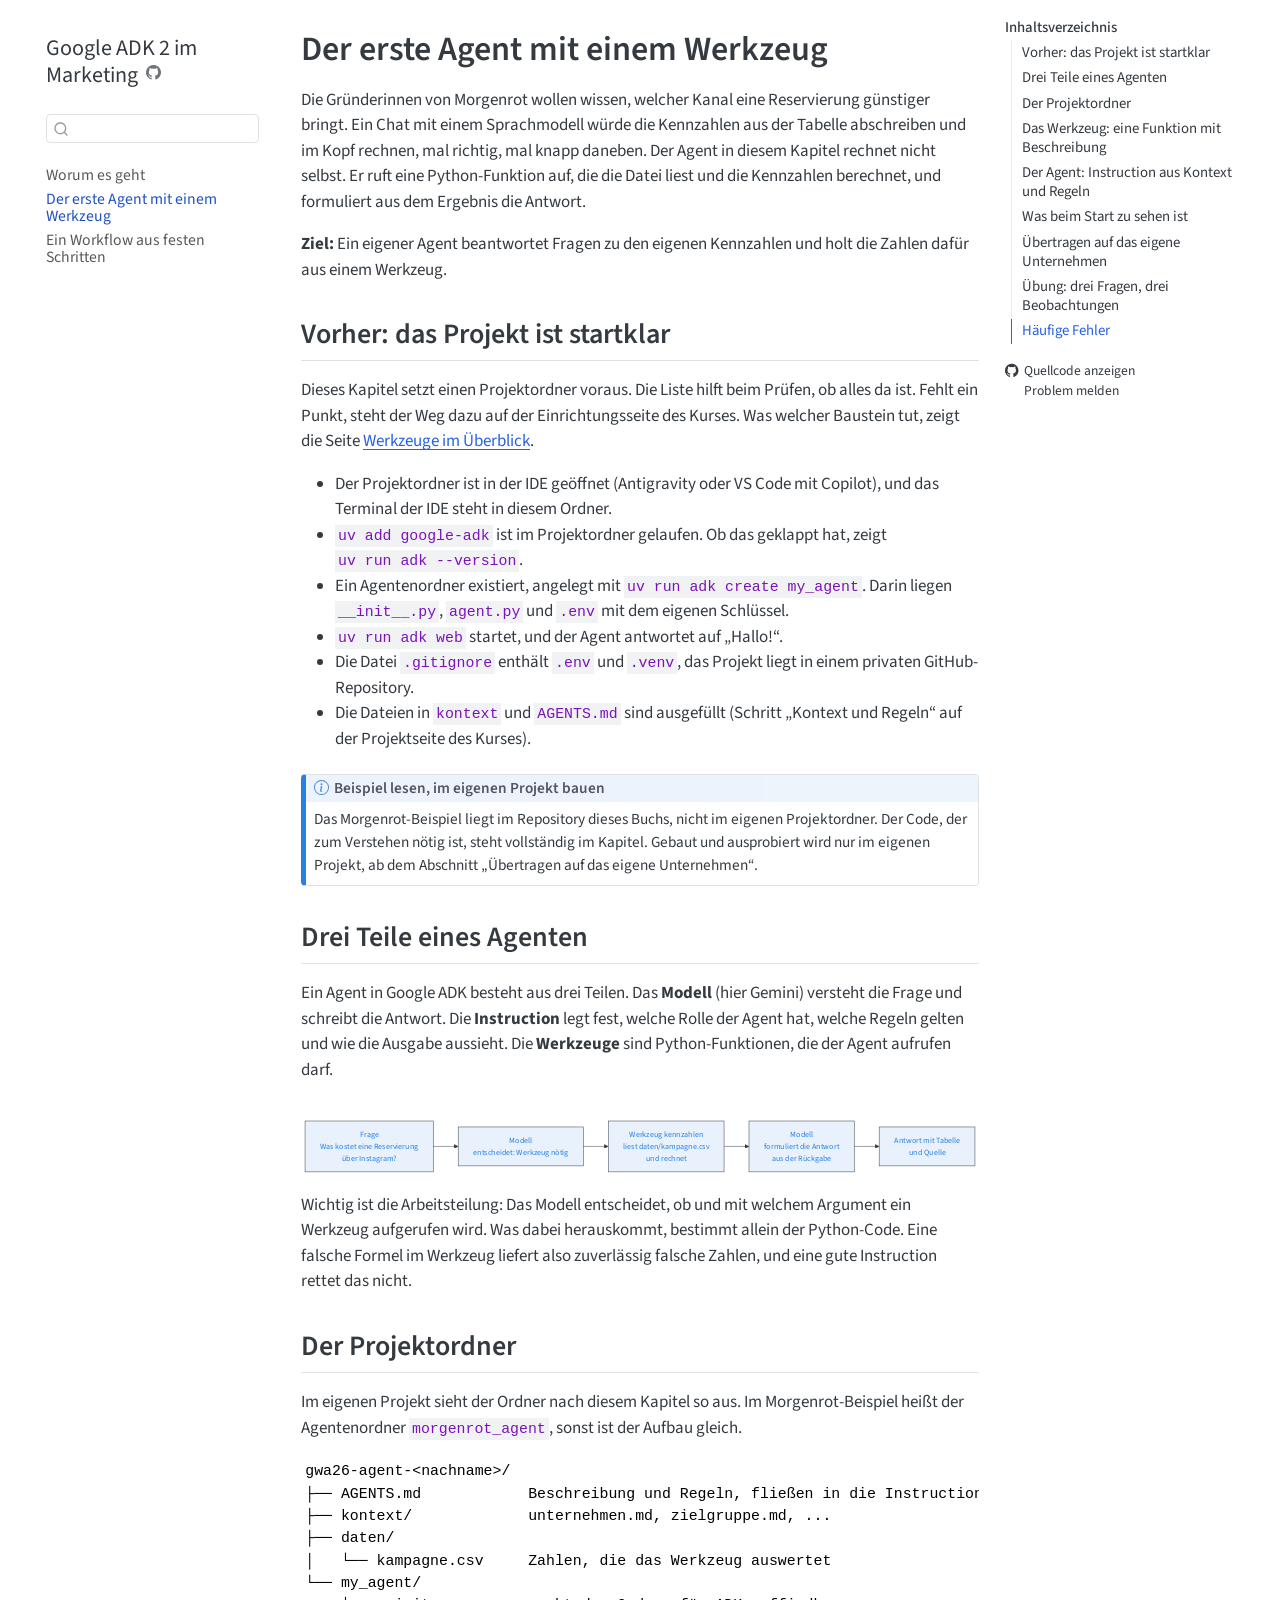
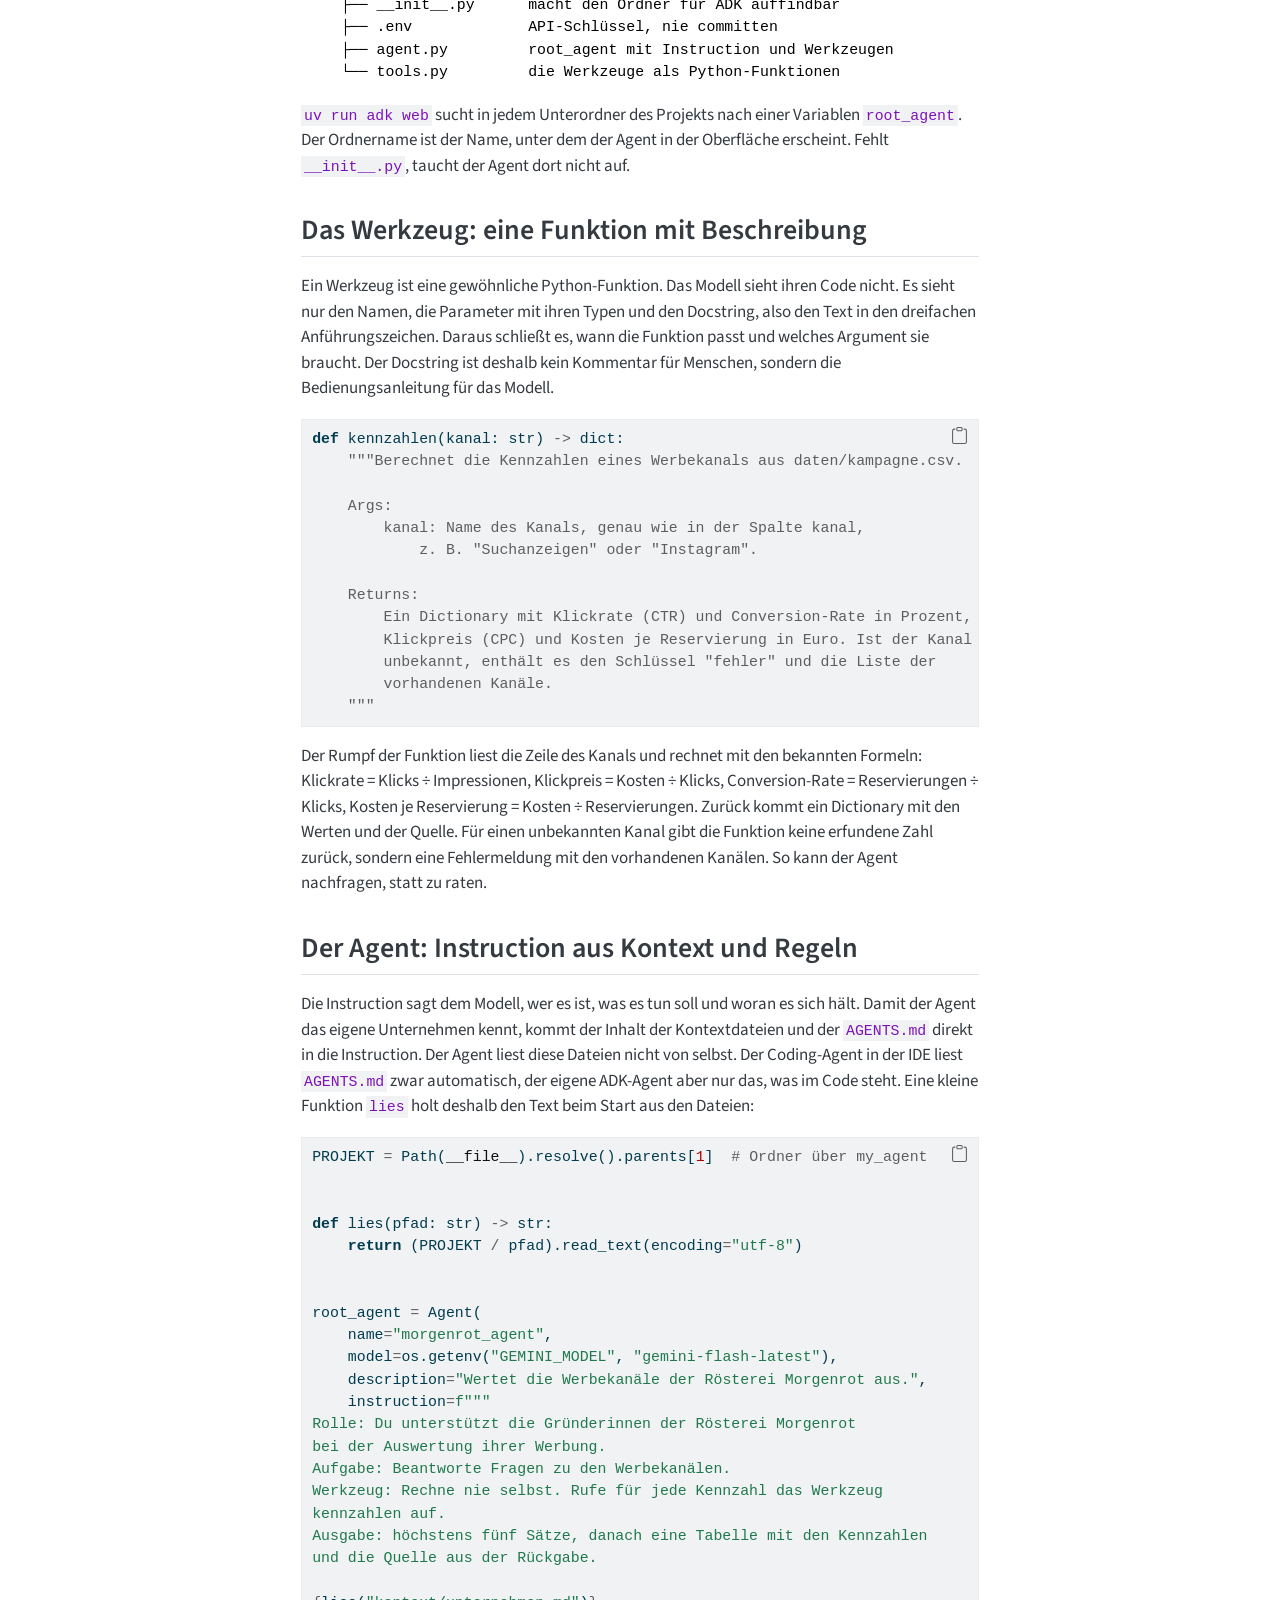
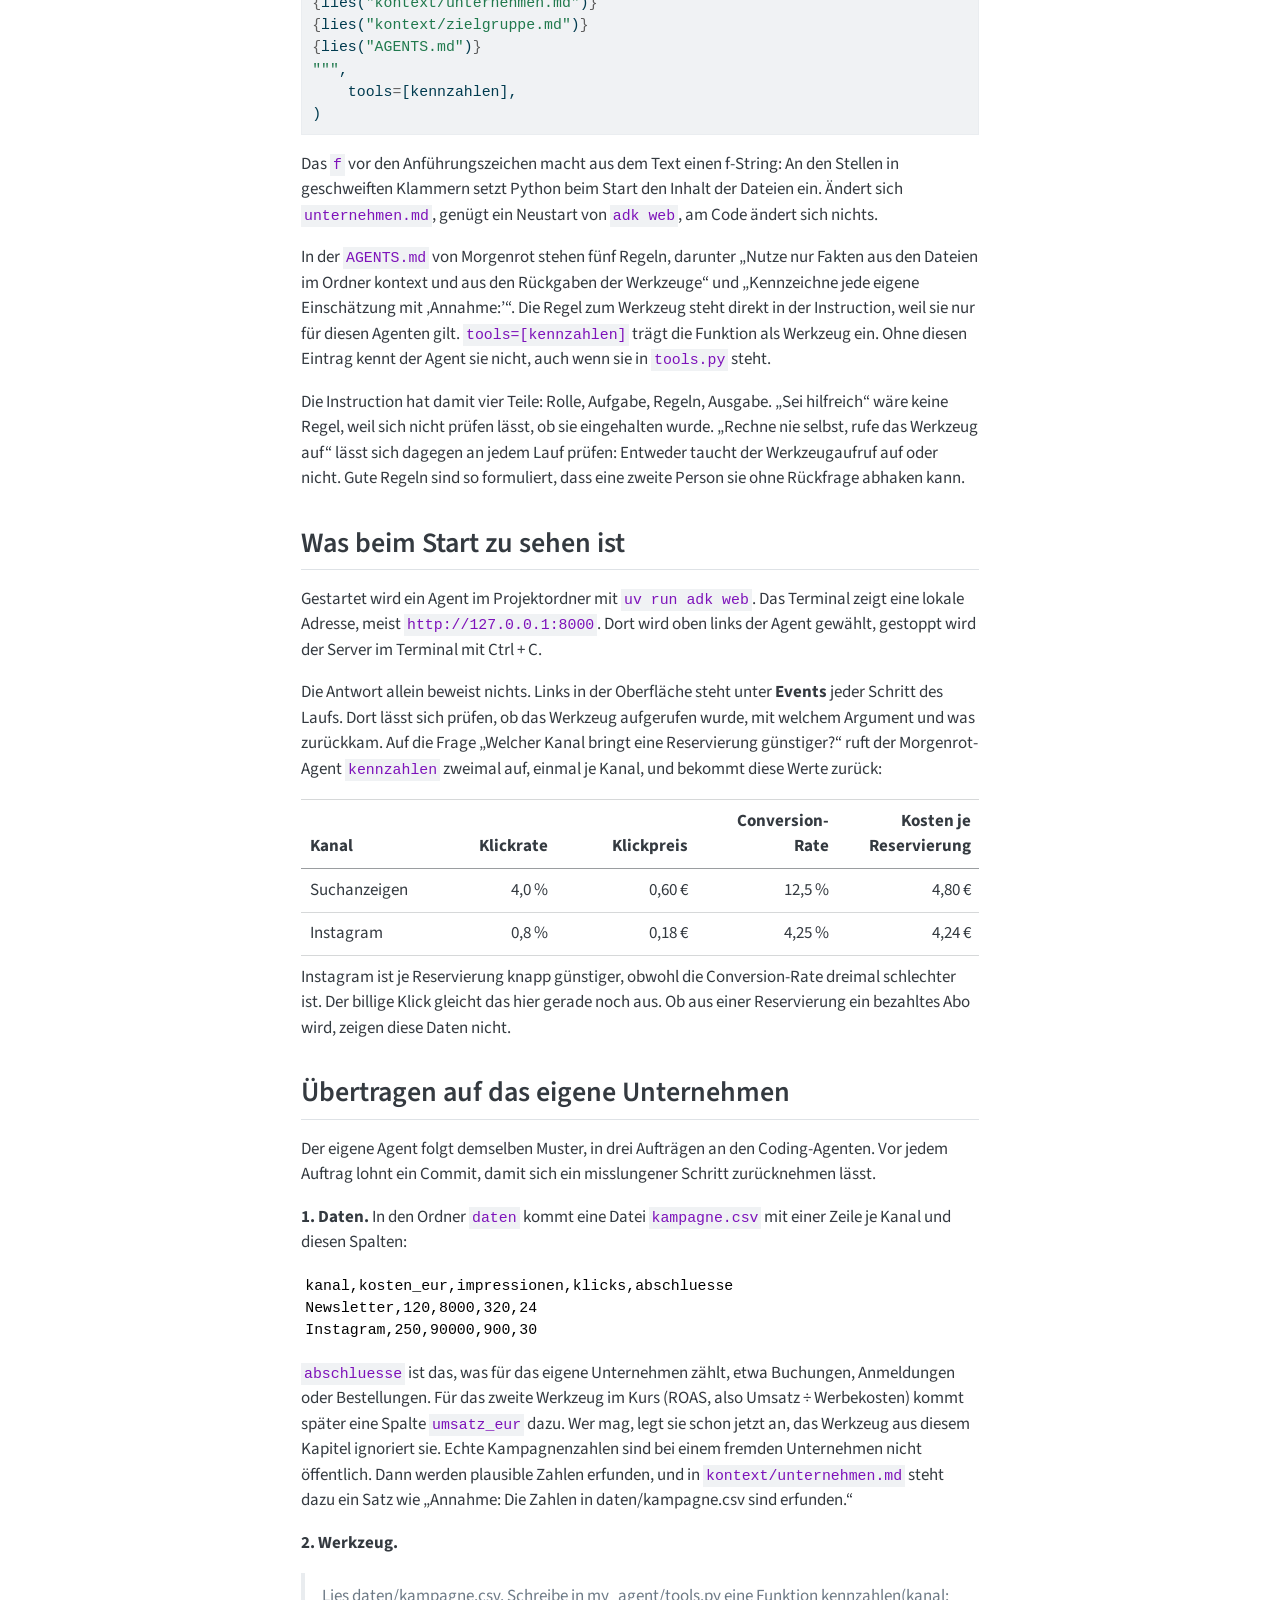
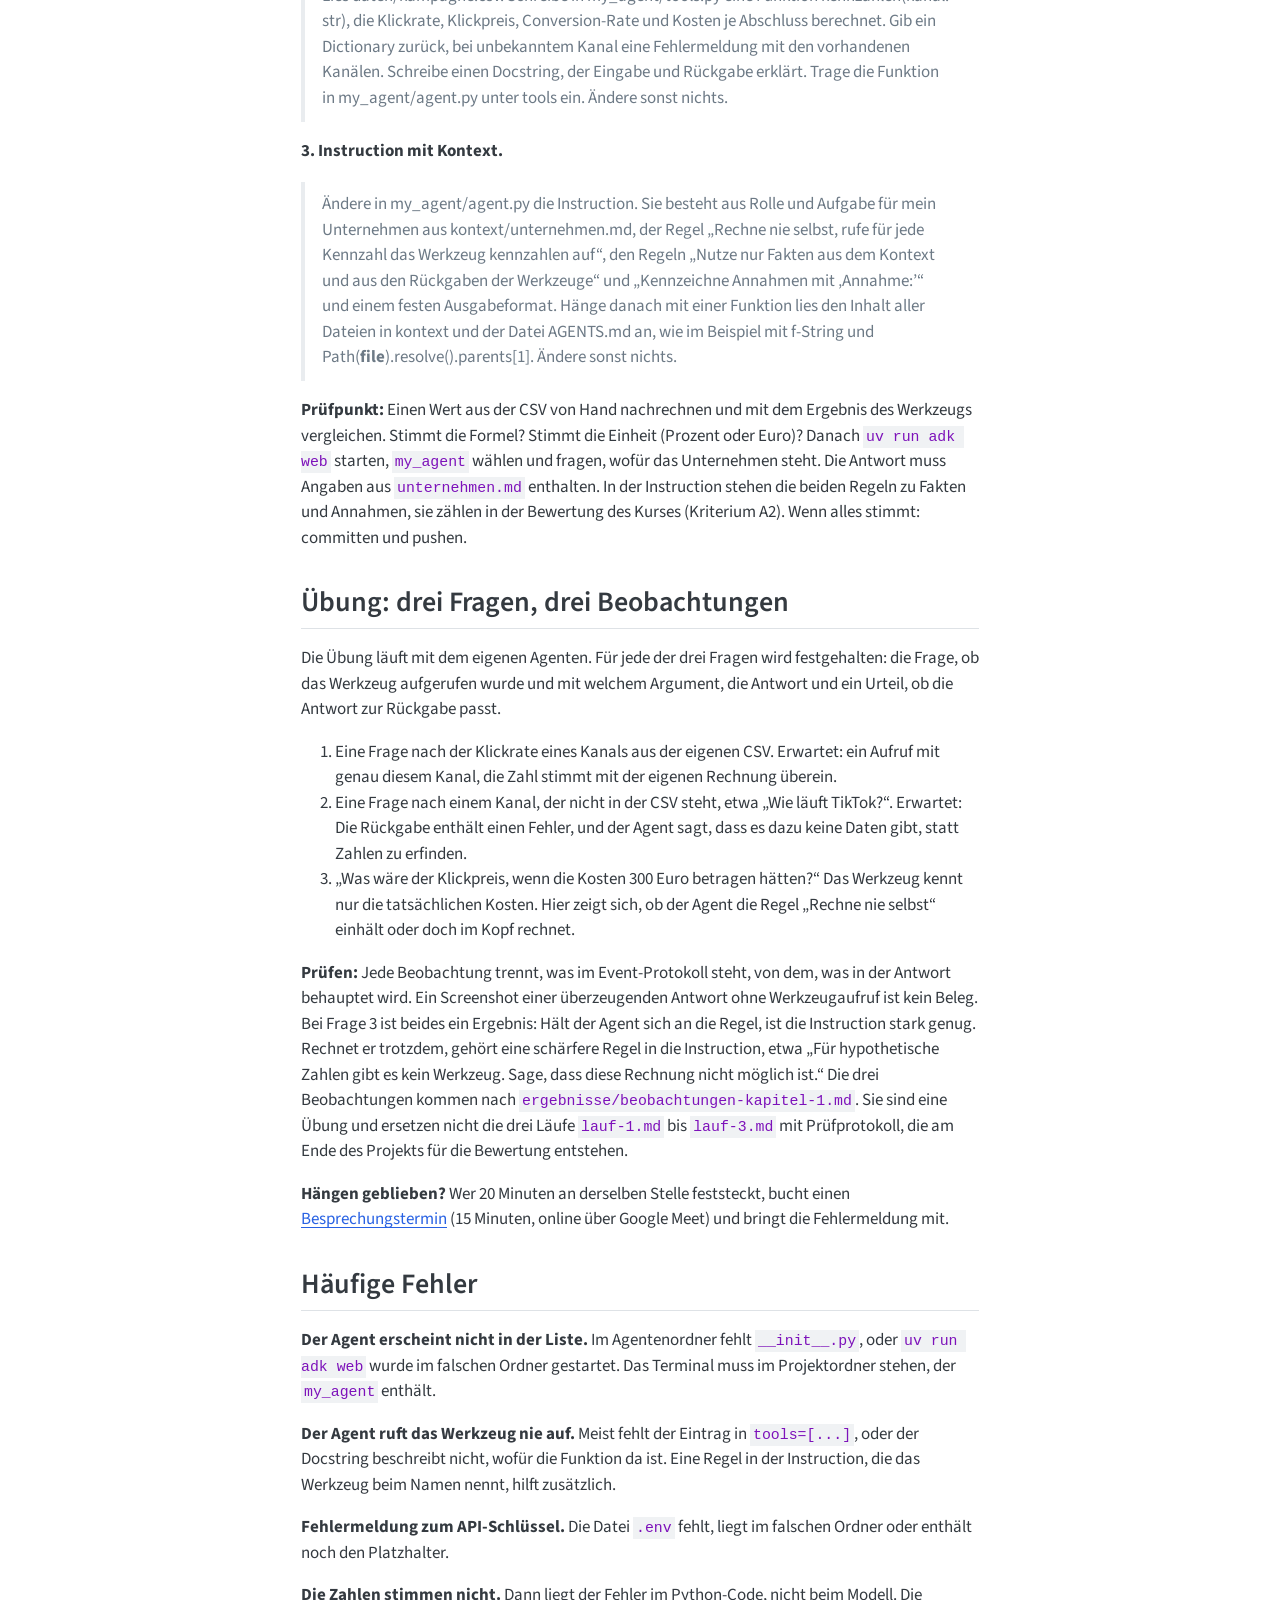
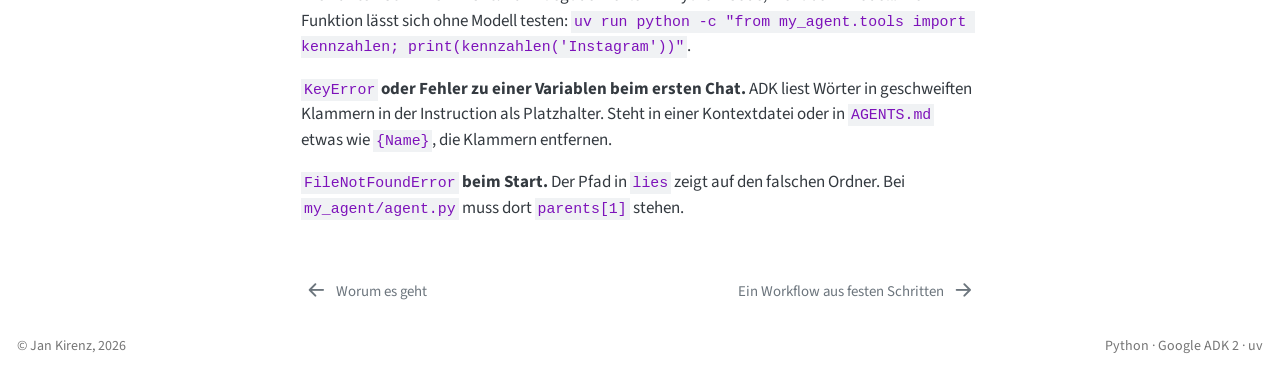
==== kapitel/01-erster-agent.html @ 11c59e1e "Built site for gh-pages" ====
<!DOCTYPE html>
<html xmlns="http://www.w3.org/1999/xhtml" lang="de" xml:lang="de"><head>

<meta charset="utf-8">
<meta name="generator" content="quarto-1.8.27">

<meta name="viewport" content="width=device-width, initial-scale=1.0, user-scalable=yes">


<title>Der erste Agent mit einem Werkzeug – Google ADK 2 im Marketing</title>
<style>
code{white-space: pre-wrap;}
span.smallcaps{font-variant: small-caps;}
div.columns{display: flex; gap: min(4vw, 1.5em);}
div.column{flex: auto; overflow-x: auto;}
div.hanging-indent{margin-left: 1.5em; text-indent: -1.5em;}
ul.task-list{list-style: none;}
ul.task-list li input[type="checkbox"] {
  width: 0.8em;
  margin: 0 0.8em 0.2em -1em; /* quarto-specific, see https://github.com/quarto-dev/quarto-cli/issues/4556 */ 
  vertical-align: middle;
}
/* CSS for syntax highlighting */
html { -webkit-text-size-adjust: 100%; }
pre > code.sourceCode { white-space: pre; position: relative; }
pre > code.sourceCode > span { display: inline-block; line-height: 1.25; }
pre > code.sourceCode > span:empty { height: 1.2em; }
.sourceCode { overflow: visible; }
code.sourceCode > span { color: inherit; text-decoration: inherit; }
div.sourceCode { margin: 1em 0; }
pre.sourceCode { margin: 0; }
@media screen {
div.sourceCode { overflow: auto; }
}
@media print {
pre > code.sourceCode { white-space: pre-wrap; }
pre > code.sourceCode > span { text-indent: -5em; padding-left: 5em; }
}
pre.numberSource code
  { counter-reset: source-line 0; }
pre.numberSource code > span
  { position: relative; left: -4em; counter-increment: source-line; }
pre.numberSource code > span > a:first-child::before
  { content: counter(source-line);
    position: relative; left: -1em; text-align: right; vertical-align: baseline;
    border: none; display: inline-block;
    -webkit-touch-callout: none; -webkit-user-select: none;
    -khtml-user-select: none; -moz-user-select: none;
    -ms-user-select: none; user-select: none;
    padding: 0 4px; width: 4em;
  }
pre.numberSource { margin-left: 3em;  padding-left: 4px; }
div.sourceCode
  {   }
@media screen {
pre > code.sourceCode > span > a:first-child::before { text-decoration: underline; }
}
</style>


<script src="../site_libs/quarto-nav/quarto-nav.js"></script>
<script src="../site_libs/quarto-nav/headroom.min.js"></script>
<script src="../site_libs/clipboard/clipboard.min.js"></script>
<script src="../site_libs/quarto-search/autocomplete.umd.js"></script>
<script src="../site_libs/quarto-search/fuse.min.js"></script>
<script src="../site_libs/quarto-search/quarto-search.js"></script>
<meta name="quarto:offset" content="../">
<link href="../kapitel/02-workflow.html" rel="next">
<link href="../index.html" rel="prev">
<script src="../site_libs/quarto-html/quarto.js" type="module"></script>
<script src="../site_libs/quarto-html/tabsets/tabsets.js" type="module"></script>
<script src="../site_libs/quarto-html/axe/axe-check.js" type="module"></script>
<script src="../site_libs/quarto-html/popper.min.js"></script>
<script src="../site_libs/quarto-html/tippy.umd.min.js"></script>
<script src="../site_libs/quarto-html/anchor.min.js"></script>
<link href="../site_libs/quarto-html/tippy.css" rel="stylesheet">
<link href="../site_libs/quarto-html/quarto-syntax-highlighting-ed96de9b727972fe78a7b5d16c58bf87.css" rel="stylesheet" id="quarto-text-highlighting-styles">
<script src="../site_libs/bootstrap/bootstrap.min.js"></script>
<link href="../site_libs/bootstrap/bootstrap-icons.css" rel="stylesheet">
<link href="../site_libs/bootstrap/bootstrap-2533f8eb835bb007e8468656c0ea9283.min.css" rel="stylesheet" append-hash="true" id="quarto-bootstrap" data-mode="light">
<script id="quarto-search-options" type="application/json">{
  "location": "sidebar",
  "copy-button": false,
  "collapse-after": 3,
  "panel-placement": "start",
  "type": "textbox",
  "limit": 50,
  "keyboard-shortcut": [
    "f",
    "/",
    "s"
  ],
  "show-item-context": false,
  "language": {
    "search-no-results-text": "Keine Treffer",
    "search-matching-documents-text": "Treffer",
    "search-copy-link-title": "Link in die Suche kopieren",
    "search-hide-matches-text": "Zusätzliche Treffer verbergen",
    "search-more-match-text": "weitere Treffer in diesem Dokument",
    "search-more-matches-text": "weitere Treffer in diesem Dokument",
    "search-clear-button-title": "Zurücksetzen",
    "search-text-placeholder": "",
    "search-detached-cancel-button-title": "Abbrechen",
    "search-submit-button-title": "Abschicken",
    "search-label": "Suchen"
  }
}</script>
<script src="../site_libs/quarto-diagram/mermaid.min.js"></script>
<script src="../site_libs/quarto-diagram/mermaid-init.js"></script>
<link href="../site_libs/quarto-diagram/mermaid.css" rel="stylesheet">


</head>

<body class="nav-sidebar floating quarto-light">

<div id="quarto-search-results"></div>
  <header id="quarto-header" class="headroom fixed-top">
  <nav class="quarto-secondary-nav">
    <div class="container-fluid d-flex">
      <button type="button" class="quarto-btn-toggle btn" data-bs-toggle="collapse" role="button" data-bs-target=".quarto-sidebar-collapse-item" aria-controls="quarto-sidebar" aria-expanded="false" aria-label="Seitenleiste umschalten" onclick="if (window.quartoToggleHeadroom) { window.quartoToggleHeadroom(); }">
        <i class="bi bi-layout-text-sidebar-reverse"></i>
      </button>
        <nav class="quarto-page-breadcrumbs" aria-label="breadcrumb"><ol class="breadcrumb"><li class="breadcrumb-item"><a href="../kapitel/01-erster-agent.html"><span class="chapter-title">Der erste Agent mit einem Werkzeug</span></a></li></ol></nav>
        <a class="flex-grow-1" role="navigation" data-bs-toggle="collapse" data-bs-target=".quarto-sidebar-collapse-item" aria-controls="quarto-sidebar" aria-expanded="false" aria-label="Seitenleiste umschalten" onclick="if (window.quartoToggleHeadroom) { window.quartoToggleHeadroom(); }">      
        </a>
      <button type="button" class="btn quarto-search-button" aria-label="Suchen" onclick="window.quartoOpenSearch();">
        <i class="bi bi-search"></i>
      </button>
    </div>
  </nav>
</header>
<!-- content -->
<div id="quarto-content" class="quarto-container page-columns page-rows-contents page-layout-article">
<!-- sidebar -->
  <nav id="quarto-sidebar" class="sidebar collapse collapse-horizontal quarto-sidebar-collapse-item sidebar-navigation floating overflow-auto">
    <div class="pt-lg-2 mt-2 text-left sidebar-header">
    <div class="sidebar-title mb-0 py-0">
      <a href="../">Google ADK 2 im Marketing</a> 
        <div class="sidebar-tools-main">
    <a href="https://github.com/kirenz/google-adk-2-marketing" title="Quellcode" class="quarto-navigation-tool px-1" aria-label="Quellcode"><i class="bi bi-github"></i></a>
</div>
    </div>
      </div>
        <div class="mt-2 flex-shrink-0 align-items-center">
        <div class="sidebar-search">
        <div id="quarto-search" class="" title="Suchen"></div>
        </div>
        </div>
    <div class="sidebar-menu-container"> 
    <ul class="list-unstyled mt-1">
        <li class="sidebar-item">
  <div class="sidebar-item-container"> 
  <a href="../index.html" class="sidebar-item-text sidebar-link">
 <span class="menu-text">Worum es geht</span></a>
  </div>
</li>
        <li class="sidebar-item">
  <div class="sidebar-item-container"> 
  <a href="../kapitel/01-erster-agent.html" class="sidebar-item-text sidebar-link active"><span class="chapter-title">Der erste Agent mit einem Werkzeug</span></a>
  </div>
</li>
        <li class="sidebar-item">
  <div class="sidebar-item-container"> 
  <a href="../kapitel/02-workflow.html" class="sidebar-item-text sidebar-link"><span class="chapter-title">Ein Workflow aus festen Schritten</span></a>
  </div>
</li>
    </ul>
    </div>
</nav>
<div id="quarto-sidebar-glass" class="quarto-sidebar-collapse-item" data-bs-toggle="collapse" data-bs-target=".quarto-sidebar-collapse-item"></div>
<!-- margin-sidebar -->
    <div id="quarto-margin-sidebar" class="sidebar margin-sidebar">
        <nav id="TOC" role="doc-toc" class="toc-active">
    <h2 id="toc-title">Inhaltsverzeichnis</h2>
   
  <ul>
  <li><a href="#vorher-das-projekt-ist-startklar" id="toc-vorher-das-projekt-ist-startklar" class="nav-link active" data-scroll-target="#vorher-das-projekt-ist-startklar">Vorher: das Projekt ist startklar</a></li>
  <li><a href="#drei-teile-eines-agenten" id="toc-drei-teile-eines-agenten" class="nav-link" data-scroll-target="#drei-teile-eines-agenten">Drei Teile eines Agenten</a></li>
  <li><a href="#der-projektordner" id="toc-der-projektordner" class="nav-link" data-scroll-target="#der-projektordner">Der Projektordner</a></li>
  <li><a href="#das-werkzeug-eine-funktion-mit-beschreibung" id="toc-das-werkzeug-eine-funktion-mit-beschreibung" class="nav-link" data-scroll-target="#das-werkzeug-eine-funktion-mit-beschreibung">Das Werkzeug: eine Funktion mit Beschreibung</a></li>
  <li><a href="#der-agent-instruction-aus-kontext-und-regeln" id="toc-der-agent-instruction-aus-kontext-und-regeln" class="nav-link" data-scroll-target="#der-agent-instruction-aus-kontext-und-regeln">Der Agent: Instruction aus Kontext und Regeln</a></li>
  <li><a href="#was-beim-start-zu-sehen-ist" id="toc-was-beim-start-zu-sehen-ist" class="nav-link" data-scroll-target="#was-beim-start-zu-sehen-ist">Was beim Start zu sehen ist</a></li>
  <li><a href="#übertragen-auf-das-eigene-unternehmen" id="toc-übertragen-auf-das-eigene-unternehmen" class="nav-link" data-scroll-target="#übertragen-auf-das-eigene-unternehmen">Übertragen auf das eigene Unternehmen</a></li>
  <li><a href="#übung-drei-fragen-drei-beobachtungen" id="toc-übung-drei-fragen-drei-beobachtungen" class="nav-link" data-scroll-target="#übung-drei-fragen-drei-beobachtungen">Übung: drei Fragen, drei Beobachtungen</a></li>
  <li><a href="#häufige-fehler" id="toc-häufige-fehler" class="nav-link" data-scroll-target="#häufige-fehler">Häufige Fehler</a></li>
  </ul>
<div class="toc-actions"><ul><li><a href="https://github.com/kirenz/google-adk-2-marketing/blob/main/kapitel/01-erster-agent.qmd" class="toc-action"><i class="bi bi-github"></i>Quellcode anzeigen</a></li><li><a href="https://github.com/kirenz/google-adk-2-marketing/issues/new" class="toc-action"><i class="bi empty"></i>Problem melden</a></li></ul></div></nav>
    </div>
<!-- main -->
<main class="content" id="quarto-document-content">

<header id="title-block-header" class="quarto-title-block default">
<div class="quarto-title">
<h1 class="title"><span class="chapter-title">Der erste Agent mit einem Werkzeug</span></h1>
</div>



<div class="quarto-title-meta">

    
  
    
  </div>
  


</header>


<p>Die Gründerinnen von Morgenrot wollen wissen, welcher Kanal eine Reservierung günstiger bringt. Ein Chat mit einem Sprachmodell würde die Kennzahlen aus der Tabelle abschreiben und im Kopf rechnen, mal richtig, mal knapp daneben. Der Agent in diesem Kapitel rechnet nicht selbst. Er ruft eine Python-Funktion auf, die die Datei liest und die Kennzahlen berechnet, und formuliert aus dem Ergebnis die Antwort.</p>
<p><strong>Ziel:</strong> Ein eigener Agent beantwortet Fragen zu den eigenen Kennzahlen und holt die Zahlen dafür aus einem Werkzeug.</p>
<section id="vorher-das-projekt-ist-startklar" class="level2">
<h2 class="anchored" data-anchor-id="vorher-das-projekt-ist-startklar">Vorher: das Projekt ist startklar</h2>
<p>Dieses Kapitel setzt einen Projektordner voraus. Die Liste hilft beim Prüfen, ob alles da ist. Fehlt ein Punkt, steht der Weg dazu auf der Einrichtungsseite des Kurses. Was welcher Baustein tut, zeigt die Seite <a href="https://kirenz.github.io/genai-web-analytics-ws2627/bausteine.html">Werkzeuge im Überblick</a>.</p>
<ul>
<li>Der Projektordner ist in der IDE geöffnet (Antigravity oder VS Code mit Copilot), und das Terminal der IDE steht in diesem Ordner.</li>
<li><code>uv add google-adk</code> ist im Projektordner gelaufen. Ob das geklappt hat, zeigt <code>uv run adk --version</code>.</li>
<li>Ein Agentenordner existiert, angelegt mit <code>uv run adk create my_agent</code>. Darin liegen <code>__init__.py</code>, <code>agent.py</code> und <code>.env</code> mit dem eigenen Schlüssel.</li>
<li><code>uv run adk web</code> startet, und der Agent antwortet auf „Hallo!“.</li>
<li>Die Datei <code>.gitignore</code> enthält <code>.env</code> und <code>.venv</code>, das Projekt liegt in einem privaten GitHub-Repository.</li>
<li>Die Dateien in <code>kontext</code> und <code>AGENTS.md</code> sind ausgefüllt (Schritt „Kontext und Regeln“ auf der Projektseite des Kurses).</li>
</ul>
<div class="callout callout-style-default callout-note callout-titled">
<div class="callout-header d-flex align-content-center">
<div class="callout-icon-container">
<i class="callout-icon"></i>
</div>
<div class="callout-title-container flex-fill">
<span class="screen-reader-only">Hinweis</span>Beispiel lesen, im eigenen Projekt bauen
</div>
</div>
<div class="callout-body-container callout-body">
<p>Das Morgenrot-Beispiel liegt im Repository dieses Buchs, nicht im eigenen Projektordner. Der Code, der zum Verstehen nötig ist, steht vollständig im Kapitel. Gebaut und ausprobiert wird nur im eigenen Projekt, ab dem Abschnitt „Übertragen auf das eigene Unternehmen“.</p>
</div>
</div>
</section>
<section id="drei-teile-eines-agenten" class="level2">
<h2 class="anchored" data-anchor-id="drei-teile-eines-agenten">Drei Teile eines Agenten</h2>
<p>Ein Agent in Google ADK besteht aus drei Teilen. Das <strong>Modell</strong> (hier Gemini) versteht die Frage und schreibt die Antwort. Die <strong>Instruction</strong> legt fest, welche Rolle der Agent hat, welche Regeln gelten und wie die Ausgabe aussieht. Die <strong>Werkzeuge</strong> sind Python-Funktionen, die der Agent aufrufen darf.</p>
<div class="cell" data-layout-align="default">
<div class="cell-output-display">
<div>
<p></p><figure class="figure"><p></p>
<div>
<pre class="mermaid mermaid-js">flowchart LR
  F["Frage&lt;br/&gt;Was kostet eine Reservierung&lt;br/&gt;über Instagram?"] --&gt; M["Modell&lt;br/&gt;entscheidet: Werkzeug nötig"]
  M --&gt; W["Werkzeug kennzahlen&lt;br/&gt;liest daten/kampagne.csv&lt;br/&gt;und rechnet"]
  W --&gt; M2["Modell&lt;br/&gt;formuliert die Antwort&lt;br/&gt;aus der Rückgabe"]
  M2 --&gt; A["Antwort mit Tabelle&lt;br/&gt;und Quelle"]
</pre>
</div>
<p></p></figure><p></p>
</div>
</div>
</div>
<p>Wichtig ist die Arbeitsteilung: Das Modell entscheidet, ob und mit welchem Argument ein Werkzeug aufgerufen wird. Was dabei herauskommt, bestimmt allein der Python-Code. Eine falsche Formel im Werkzeug liefert also zuverlässig falsche Zahlen, und eine gute Instruction rettet das nicht.</p>
</section>
<section id="der-projektordner" class="level2">
<h2 class="anchored" data-anchor-id="der-projektordner">Der Projektordner</h2>
<p>Im eigenen Projekt sieht der Ordner nach diesem Kapitel so aus. Im Morgenrot-Beispiel heißt der Agentenordner <code>morgenrot_agent</code>, sonst ist der Aufbau gleich.</p>
<pre class="text"><code>gwa26-agent-&lt;nachname&gt;/
├── AGENTS.md            Beschreibung und Regeln, fließen in die Instruction
├── kontext/             unternehmen.md, zielgruppe.md, ...
├── daten/
│   └── kampagne.csv     Zahlen, die das Werkzeug auswertet
└── my_agent/
    ├── __init__.py      macht den Ordner für ADK auffindbar
    ├── .env             API-Schlüssel, nie committen
    ├── agent.py         root_agent mit Instruction und Werkzeugen
    └── tools.py         die Werkzeuge als Python-Funktionen</code></pre>
<p><code>uv run adk web</code> sucht in jedem Unterordner des Projekts nach einer Variablen <code>root_agent</code>. Der Ordnername ist der Name, unter dem der Agent in der Oberfläche erscheint. Fehlt <code>__init__.py</code>, taucht der Agent dort nicht auf.</p>
</section>
<section id="das-werkzeug-eine-funktion-mit-beschreibung" class="level2">
<h2 class="anchored" data-anchor-id="das-werkzeug-eine-funktion-mit-beschreibung">Das Werkzeug: eine Funktion mit Beschreibung</h2>
<p>Ein Werkzeug ist eine gewöhnliche Python-Funktion. Das Modell sieht ihren Code nicht. Es sieht nur den Namen, die Parameter mit ihren Typen und den Docstring, also den Text in den dreifachen Anführungszeichen. Daraus schließt es, wann die Funktion passt und welches Argument sie braucht. Der Docstring ist deshalb kein Kommentar für Menschen, sondern die Bedienungsanleitung für das Modell.</p>
<div class="code-copy-outer-scaffold"><div class="sourceCode" id="cb2"><pre class="sourceCode python code-with-copy"><code class="sourceCode python"><span id="cb2-1"><a href="#cb2-1" aria-hidden="true" tabindex="-1"></a><span class="kw">def</span> kennzahlen(kanal: <span class="bu">str</span>) <span class="op">-&gt;</span> <span class="bu">dict</span>:</span>
<span id="cb2-2"><a href="#cb2-2" aria-hidden="true" tabindex="-1"></a>    <span class="co">"""Berechnet die Kennzahlen eines Werbekanals aus daten/kampagne.csv.</span></span>
<span id="cb2-3"><a href="#cb2-3" aria-hidden="true" tabindex="-1"></a></span>
<span id="cb2-4"><a href="#cb2-4" aria-hidden="true" tabindex="-1"></a><span class="co">    Args:</span></span>
<span id="cb2-5"><a href="#cb2-5" aria-hidden="true" tabindex="-1"></a><span class="co">        kanal: Name des Kanals, genau wie in der Spalte kanal,</span></span>
<span id="cb2-6"><a href="#cb2-6" aria-hidden="true" tabindex="-1"></a><span class="co">            z. B. "Suchanzeigen" oder "Instagram".</span></span>
<span id="cb2-7"><a href="#cb2-7" aria-hidden="true" tabindex="-1"></a></span>
<span id="cb2-8"><a href="#cb2-8" aria-hidden="true" tabindex="-1"></a><span class="co">    Returns:</span></span>
<span id="cb2-9"><a href="#cb2-9" aria-hidden="true" tabindex="-1"></a><span class="co">        Ein Dictionary mit Klickrate (CTR) und Conversion-Rate in Prozent,</span></span>
<span id="cb2-10"><a href="#cb2-10" aria-hidden="true" tabindex="-1"></a><span class="co">        Klickpreis (CPC) und Kosten je Reservierung in Euro. Ist der Kanal</span></span>
<span id="cb2-11"><a href="#cb2-11" aria-hidden="true" tabindex="-1"></a><span class="co">        unbekannt, enthält es den Schlüssel "fehler" und die Liste der</span></span>
<span id="cb2-12"><a href="#cb2-12" aria-hidden="true" tabindex="-1"></a><span class="co">        vorhandenen Kanäle.</span></span>
<span id="cb2-13"><a href="#cb2-13" aria-hidden="true" tabindex="-1"></a><span class="co">    """</span></span></code></pre></div><button title="In die Zwischenablage kopieren" class="code-copy-button"><i class="bi"></i></button></div>
<p>Der Rumpf der Funktion liest die Zeile des Kanals und rechnet mit den bekannten Formeln: Klickrate = Klicks ÷ Impressionen, Klickpreis = Kosten ÷ Klicks, Conversion-Rate = Reservierungen ÷ Klicks, Kosten je Reservierung = Kosten ÷ Reservierungen. Zurück kommt ein Dictionary mit den Werten und der Quelle. Für einen unbekannten Kanal gibt die Funktion keine erfundene Zahl zurück, sondern eine Fehlermeldung mit den vorhandenen Kanälen. So kann der Agent nachfragen, statt zu raten.</p>
</section>
<section id="der-agent-instruction-aus-kontext-und-regeln" class="level2">
<h2 class="anchored" data-anchor-id="der-agent-instruction-aus-kontext-und-regeln">Der Agent: Instruction aus Kontext und Regeln</h2>
<p>Die Instruction sagt dem Modell, wer es ist, was es tun soll und woran es sich hält. Damit der Agent das eigene Unternehmen kennt, kommt der Inhalt der Kontextdateien und der <code>AGENTS.md</code> direkt in die Instruction. Der Agent liest diese Dateien nicht von selbst. Der Coding-Agent in der IDE liest <code>AGENTS.md</code> zwar automatisch, der eigene ADK-Agent aber nur das, was im Code steht. Eine kleine Funktion <code>lies</code> holt deshalb den Text beim Start aus den Dateien:</p>
<div class="code-copy-outer-scaffold"><div class="sourceCode" id="cb3"><pre class="sourceCode python code-with-copy"><code class="sourceCode python"><span id="cb3-1"><a href="#cb3-1" aria-hidden="true" tabindex="-1"></a>PROJEKT <span class="op">=</span> Path(<span class="va">__file__</span>).resolve().parents[<span class="dv">1</span>]  <span class="co"># Ordner über my_agent</span></span>
<span id="cb3-2"><a href="#cb3-2" aria-hidden="true" tabindex="-1"></a></span>
<span id="cb3-3"><a href="#cb3-3" aria-hidden="true" tabindex="-1"></a></span>
<span id="cb3-4"><a href="#cb3-4" aria-hidden="true" tabindex="-1"></a><span class="kw">def</span> lies(pfad: <span class="bu">str</span>) <span class="op">-&gt;</span> <span class="bu">str</span>:</span>
<span id="cb3-5"><a href="#cb3-5" aria-hidden="true" tabindex="-1"></a>    <span class="cf">return</span> (PROJEKT <span class="op">/</span> pfad).read_text(encoding<span class="op">=</span><span class="st">"utf-8"</span>)</span>
<span id="cb3-6"><a href="#cb3-6" aria-hidden="true" tabindex="-1"></a></span>
<span id="cb3-7"><a href="#cb3-7" aria-hidden="true" tabindex="-1"></a></span>
<span id="cb3-8"><a href="#cb3-8" aria-hidden="true" tabindex="-1"></a>root_agent <span class="op">=</span> Agent(</span>
<span id="cb3-9"><a href="#cb3-9" aria-hidden="true" tabindex="-1"></a>    name<span class="op">=</span><span class="st">"morgenrot_agent"</span>,</span>
<span id="cb3-10"><a href="#cb3-10" aria-hidden="true" tabindex="-1"></a>    model<span class="op">=</span>os.getenv(<span class="st">"GEMINI_MODEL"</span>, <span class="st">"gemini-flash-latest"</span>),</span>
<span id="cb3-11"><a href="#cb3-11" aria-hidden="true" tabindex="-1"></a>    description<span class="op">=</span><span class="st">"Wertet die Werbekanäle der Rösterei Morgenrot aus."</span>,</span>
<span id="cb3-12"><a href="#cb3-12" aria-hidden="true" tabindex="-1"></a>    instruction<span class="op">=</span><span class="ss">f"""</span></span>
<span id="cb3-13"><a href="#cb3-13" aria-hidden="true" tabindex="-1"></a><span class="ss">Rolle: Du unterstützt die Gründerinnen der Rösterei Morgenrot</span></span>
<span id="cb3-14"><a href="#cb3-14" aria-hidden="true" tabindex="-1"></a><span class="ss">bei der Auswertung ihrer Werbung.</span></span>
<span id="cb3-15"><a href="#cb3-15" aria-hidden="true" tabindex="-1"></a><span class="ss">Aufgabe: Beantworte Fragen zu den Werbekanälen.</span></span>
<span id="cb3-16"><a href="#cb3-16" aria-hidden="true" tabindex="-1"></a><span class="ss">Werkzeug: Rechne nie selbst. Rufe für jede Kennzahl das Werkzeug</span></span>
<span id="cb3-17"><a href="#cb3-17" aria-hidden="true" tabindex="-1"></a><span class="ss">kennzahlen auf.</span></span>
<span id="cb3-18"><a href="#cb3-18" aria-hidden="true" tabindex="-1"></a><span class="ss">Ausgabe: höchstens fünf Sätze, danach eine Tabelle mit den Kennzahlen</span></span>
<span id="cb3-19"><a href="#cb3-19" aria-hidden="true" tabindex="-1"></a><span class="ss">und die Quelle aus der Rückgabe.</span></span>
<span id="cb3-20"><a href="#cb3-20" aria-hidden="true" tabindex="-1"></a></span>
<span id="cb3-21"><a href="#cb3-21" aria-hidden="true" tabindex="-1"></a><span class="sc">{</span>lies(<span class="st">"kontext/unternehmen.md"</span>)<span class="sc">}</span></span>
<span id="cb3-22"><a href="#cb3-22" aria-hidden="true" tabindex="-1"></a><span class="sc">{</span>lies(<span class="st">"kontext/zielgruppe.md"</span>)<span class="sc">}</span></span>
<span id="cb3-23"><a href="#cb3-23" aria-hidden="true" tabindex="-1"></a><span class="sc">{</span>lies(<span class="st">"AGENTS.md"</span>)<span class="sc">}</span></span>
<span id="cb3-24"><a href="#cb3-24" aria-hidden="true" tabindex="-1"></a><span class="ss">"""</span>,</span>
<span id="cb3-25"><a href="#cb3-25" aria-hidden="true" tabindex="-1"></a>    tools<span class="op">=</span>[kennzahlen],</span>
<span id="cb3-26"><a href="#cb3-26" aria-hidden="true" tabindex="-1"></a>)</span></code></pre></div><button title="In die Zwischenablage kopieren" class="code-copy-button"><i class="bi"></i></button></div>
<p>Das <code>f</code> vor den Anführungszeichen macht aus dem Text einen f-String: An den Stellen in geschweiften Klammern setzt Python beim Start den Inhalt der Dateien ein. Ändert sich <code>unternehmen.md</code>, genügt ein Neustart von <code>adk web</code>, am Code ändert sich nichts.</p>
<p>In der <code>AGENTS.md</code> von Morgenrot stehen fünf Regeln, darunter „Nutze nur Fakten aus den Dateien im Ordner kontext und aus den Rückgaben der Werkzeuge“ und „Kennzeichne jede eigene Einschätzung mit ‚Annahme:’“. Die Regel zum Werkzeug steht direkt in der Instruction, weil sie nur für diesen Agenten gilt. <code>tools=[kennzahlen]</code> trägt die Funktion als Werkzeug ein. Ohne diesen Eintrag kennt der Agent sie nicht, auch wenn sie in <code>tools.py</code> steht.</p>
<p>Die Instruction hat damit vier Teile: Rolle, Aufgabe, Regeln, Ausgabe. „Sei hilfreich“ wäre keine Regel, weil sich nicht prüfen lässt, ob sie eingehalten wurde. „Rechne nie selbst, rufe das Werkzeug auf“ lässt sich dagegen an jedem Lauf prüfen: Entweder taucht der Werkzeugaufruf auf oder nicht. Gute Regeln sind so formuliert, dass eine zweite Person sie ohne Rückfrage abhaken kann.</p>
</section>
<section id="was-beim-start-zu-sehen-ist" class="level2">
<h2 class="anchored" data-anchor-id="was-beim-start-zu-sehen-ist">Was beim Start zu sehen ist</h2>
<p>Gestartet wird ein Agent im Projektordner mit <code>uv run adk web</code>. Das Terminal zeigt eine lokale Adresse, meist <code>http://127.0.0.1:8000</code>. Dort wird oben links der Agent gewählt, gestoppt wird der Server im Terminal mit Ctrl + C.</p>
<p>Die Antwort allein beweist nichts. Links in der Oberfläche steht unter <strong>Events</strong> jeder Schritt des Laufs. Dort lässt sich prüfen, ob das Werkzeug aufgerufen wurde, mit welchem Argument und was zurückkam. Auf die Frage „Welcher Kanal bringt eine Reservierung günstiger?“ ruft der Morgenrot-Agent <code>kennzahlen</code> zweimal auf, einmal je Kanal, und bekommt diese Werte zurück:</p>
<table class="caption-top table">
<colgroup>
<col style="width: 15%">
<col style="width: 21%">
<col style="width: 21%">
<col style="width: 21%">
<col style="width: 21%">
</colgroup>
<thead>
<tr class="header">
<th>Kanal</th>
<th style="text-align: right;">Klickrate</th>
<th style="text-align: right;">Klickpreis</th>
<th style="text-align: right;">Conversion-Rate</th>
<th style="text-align: right;">Kosten je Reservierung</th>
</tr>
</thead>
<tbody>
<tr class="odd">
<td>Suchanzeigen</td>
<td style="text-align: right;">4,0 %</td>
<td style="text-align: right;">0,60 €</td>
<td style="text-align: right;">12,5 %</td>
<td style="text-align: right;">4,80 €</td>
</tr>
<tr class="even">
<td>Instagram</td>
<td style="text-align: right;">0,8 %</td>
<td style="text-align: right;">0,18 €</td>
<td style="text-align: right;">4,25 %</td>
<td style="text-align: right;">4,24 €</td>
</tr>
</tbody>
</table>
<p>Instagram ist je Reservierung knapp günstiger, obwohl die Conversion-Rate dreimal schlechter ist. Der billige Klick gleicht das hier gerade noch aus. Ob aus einer Reservierung ein bezahltes Abo wird, zeigen diese Daten nicht.</p>
</section>
<section id="übertragen-auf-das-eigene-unternehmen" class="level2">
<h2 class="anchored" data-anchor-id="übertragen-auf-das-eigene-unternehmen">Übertragen auf das eigene Unternehmen</h2>
<p>Der eigene Agent folgt demselben Muster, in drei Aufträgen an den Coding-Agenten. Vor jedem Auftrag lohnt ein Commit, damit sich ein misslungener Schritt zurücknehmen lässt.</p>
<p><strong>1. Daten.</strong> In den Ordner <code>daten</code> kommt eine Datei <code>kampagne.csv</code> mit einer Zeile je Kanal und diesen Spalten:</p>
<pre class="text"><code>kanal,kosten_eur,impressionen,klicks,abschluesse
Newsletter,120,8000,320,24
Instagram,250,90000,900,30</code></pre>
<p><code>abschluesse</code> ist das, was für das eigene Unternehmen zählt, etwa Buchungen, Anmeldungen oder Bestellungen. Für das zweite Werkzeug im Kurs (ROAS, also Umsatz ÷ Werbekosten) kommt später eine Spalte <code>umsatz_eur</code> dazu. Wer mag, legt sie schon jetzt an, das Werkzeug aus diesem Kapitel ignoriert sie. Echte Kampagnenzahlen sind bei einem fremden Unternehmen nicht öffentlich. Dann werden plausible Zahlen erfunden, und in <code>kontext/unternehmen.md</code> steht dazu ein Satz wie „Annahme: Die Zahlen in daten/kampagne.csv sind erfunden.“</p>
<p><strong>2. Werkzeug.</strong></p>
<blockquote class="blockquote">
<p>Lies daten/kampagne.csv. Schreibe in my_agent/tools.py eine Funktion kennzahlen(kanal: str), die Klickrate, Klickpreis, Conversion-Rate und Kosten je Abschluss berechnet. Gib ein Dictionary zurück, bei unbekanntem Kanal eine Fehlermeldung mit den vorhandenen Kanälen. Schreibe einen Docstring, der Eingabe und Rückgabe erklärt. Trage die Funktion in my_agent/agent.py unter tools ein. Ändere sonst nichts.</p>
</blockquote>
<p><strong>3. Instruction mit Kontext.</strong></p>
<blockquote class="blockquote">
<p>Ändere in my_agent/agent.py die Instruction. Sie besteht aus Rolle und Aufgabe für mein Unternehmen aus kontext/unternehmen.md, der Regel „Rechne nie selbst, rufe für jede Kennzahl das Werkzeug kennzahlen auf“, den Regeln „Nutze nur Fakten aus dem Kontext und aus den Rückgaben der Werkzeuge“ und „Kennzeichne Annahmen mit ‚Annahme:’“ und einem festen Ausgabeformat. Hänge danach mit einer Funktion lies den Inhalt aller Dateien in kontext und der Datei AGENTS.md an, wie im Beispiel mit f-String und Path(<strong>file</strong>).resolve().parents[1]. Ändere sonst nichts.</p>
</blockquote>
<p><strong>Prüfpunkt:</strong> Einen Wert aus der CSV von Hand nachrechnen und mit dem Ergebnis des Werkzeugs vergleichen. Stimmt die Formel? Stimmt die Einheit (Prozent oder Euro)? Danach <code>uv run adk web</code> starten, <code>my_agent</code> wählen und fragen, wofür das Unternehmen steht. Die Antwort muss Angaben aus <code>unternehmen.md</code> enthalten. In der Instruction stehen die beiden Regeln zu Fakten und Annahmen, sie zählen in der Bewertung des Kurses (Kriterium A2). Wenn alles stimmt: committen und pushen.</p>
</section>
<section id="übung-drei-fragen-drei-beobachtungen" class="level2">
<h2 class="anchored" data-anchor-id="übung-drei-fragen-drei-beobachtungen">Übung: drei Fragen, drei Beobachtungen</h2>
<p>Die Übung läuft mit dem eigenen Agenten. Für jede der drei Fragen wird festgehalten: die Frage, ob das Werkzeug aufgerufen wurde und mit welchem Argument, die Antwort und ein Urteil, ob die Antwort zur Rückgabe passt.</p>
<ol type="1">
<li>Eine Frage nach der Klickrate eines Kanals aus der eigenen CSV. Erwartet: ein Aufruf mit genau diesem Kanal, die Zahl stimmt mit der eigenen Rechnung überein.</li>
<li>Eine Frage nach einem Kanal, der nicht in der CSV steht, etwa „Wie läuft TikTok?“. Erwartet: Die Rückgabe enthält einen Fehler, und der Agent sagt, dass es dazu keine Daten gibt, statt Zahlen zu erfinden.</li>
<li>„Was wäre der Klickpreis, wenn die Kosten 300 Euro betragen hätten?“ Das Werkzeug kennt nur die tatsächlichen Kosten. Hier zeigt sich, ob der Agent die Regel „Rechne nie selbst“ einhält oder doch im Kopf rechnet.</li>
</ol>
<p><strong>Prüfen:</strong> Jede Beobachtung trennt, was im Event-Protokoll steht, von dem, was in der Antwort behauptet wird. Ein Screenshot einer überzeugenden Antwort ohne Werkzeugaufruf ist kein Beleg. Bei Frage 3 ist beides ein Ergebnis: Hält der Agent sich an die Regel, ist die Instruction stark genug. Rechnet er trotzdem, gehört eine schärfere Regel in die Instruction, etwa „Für hypothetische Zahlen gibt es kein Werkzeug. Sage, dass diese Rechnung nicht möglich ist.“ Die drei Beobachtungen kommen nach <code>ergebnisse/beobachtungen-kapitel-1.md</code>. Sie sind eine Übung und ersetzen nicht die drei Läufe <code>lauf-1.md</code> bis <code>lauf-3.md</code> mit Prüfprotokoll, die am Ende des Projekts für die Bewertung entstehen.</p>
<p><strong>Hängen geblieben?</strong> Wer 20 Minuten an derselben Stelle feststeckt, bucht einen <a href="https://calendar.google.com/calendar/appointments/schedules/AcZssZ0-Br2i3czDONX0VmA8fOW7ttU9xKOCCrxyWJr2KItZ9CI-EB-2F3IUIAyhdoL97wEMHfzMft3J">Besprechungstermin</a> (15 Minuten, online über Google Meet) und bringt die Fehlermeldung mit.</p>
</section>
<section id="häufige-fehler" class="level2">
<h2 class="anchored" data-anchor-id="häufige-fehler">Häufige Fehler</h2>
<p><strong>Der Agent erscheint nicht in der Liste.</strong> Im Agentenordner fehlt <code>__init__.py</code>, oder <code>uv run adk web</code> wurde im falschen Ordner gestartet. Das Terminal muss im Projektordner stehen, der <code>my_agent</code> enthält.</p>
<p><strong>Der Agent ruft das Werkzeug nie auf.</strong> Meist fehlt der Eintrag in <code>tools=[...]</code>, oder der Docstring beschreibt nicht, wofür die Funktion da ist. Eine Regel in der Instruction, die das Werkzeug beim Namen nennt, hilft zusätzlich.</p>
<p><strong>Fehlermeldung zum API-Schlüssel.</strong> Die Datei <code>.env</code> fehlt, liegt im falschen Ordner oder enthält noch den Platzhalter.</p>
<p><strong>Die Zahlen stimmen nicht.</strong> Dann liegt der Fehler im Python-Code, nicht beim Modell. Die Funktion lässt sich ohne Modell testen: <code>uv run python -c "from my_agent.tools import kennzahlen; print(kennzahlen('Instagram'))"</code>.</p>
<p><strong><code>KeyError</code> oder Fehler zu einer Variablen beim ersten Chat.</strong> ADK liest Wörter in geschweiften Klammern in der Instruction als Platzhalter. Steht in einer Kontextdatei oder in <code>AGENTS.md</code> etwas wie <code>{Name}</code>, die Klammern entfernen.</p>
<p><strong><code>FileNotFoundError</code> beim Start.</strong> Der Pfad in <code>lies</code> zeigt auf den falschen Ordner. Bei <code>my_agent/agent.py</code> muss dort <code>parents[1]</code> stehen.</p>


</section>

</main> <!-- /main -->
<script id="quarto-html-after-body" type="application/javascript">
  window.document.addEventListener("DOMContentLoaded", function (event) {
    const icon = "";
    const anchorJS = new window.AnchorJS();
    anchorJS.options = {
      placement: 'right',
      icon: icon
    };
    anchorJS.add('.anchored');
    const isCodeAnnotation = (el) => {
      for (const clz of el.classList) {
        if (clz.startsWith('code-annotation-')) {                     
          return true;
        }
      }
      return false;
    }
    const onCopySuccess = function(e) {
      // button target
      const button = e.trigger;
      // don't keep focus
      button.blur();
      // flash "checked"
      button.classList.add('code-copy-button-checked');
      var currentTitle = button.getAttribute("title");
      button.setAttribute("title", "Kopiert");
      let tooltip;
      if (window.bootstrap) {
        button.setAttribute("data-bs-toggle", "tooltip");
        button.setAttribute("data-bs-placement", "left");
        button.setAttribute("data-bs-title", "Kopiert");
        tooltip = new bootstrap.Tooltip(button, 
          { trigger: "manual", 
            customClass: "code-copy-button-tooltip",
            offset: [0, -8]});
        tooltip.show();    
      }
      setTimeout(function() {
        if (tooltip) {
          tooltip.hide();
          button.removeAttribute("data-bs-title");
          button.removeAttribute("data-bs-toggle");
          button.removeAttribute("data-bs-placement");
        }
        button.setAttribute("title", currentTitle);
        button.classList.remove('code-copy-button-checked');
      }, 1000);
      // clear code selection
      e.clearSelection();
    }
    const getTextToCopy = function(trigger) {
      const outerScaffold = trigger.parentElement.cloneNode(true);
      const codeEl = outerScaffold.querySelector('code');
      for (const childEl of codeEl.children) {
        if (isCodeAnnotation(childEl)) {
          childEl.remove();
        }
      }
      return codeEl.innerText;
    }
    const clipboard = new window.ClipboardJS('.code-copy-button:not([data-in-quarto-modal])', {
      text: getTextToCopy
    });
    clipboard.on('success', onCopySuccess);
    if (window.document.getElementById('quarto-embedded-source-code-modal')) {
      const clipboardModal = new window.ClipboardJS('.code-copy-button[data-in-quarto-modal]', {
        text: getTextToCopy,
        container: window.document.getElementById('quarto-embedded-source-code-modal')
      });
      clipboardModal.on('success', onCopySuccess);
    }
      var localhostRegex = new RegExp(/^(?:http|https):\/\/localhost\:?[0-9]*\//);
      var mailtoRegex = new RegExp(/^mailto:/);
        var filterRegex = new RegExp('/' + window.location.host + '/');
      var isInternal = (href) => {
          return filterRegex.test(href) || localhostRegex.test(href) || mailtoRegex.test(href);
      }
      // Inspect non-navigation links and adorn them if external
     var links = window.document.querySelectorAll('a[href]:not(.nav-link):not(.navbar-brand):not(.toc-action):not(.sidebar-link):not(.sidebar-item-toggle):not(.pagination-link):not(.no-external):not([aria-hidden]):not(.dropdown-item):not(.quarto-navigation-tool):not(.about-link)');
      for (var i=0; i<links.length; i++) {
        const link = links[i];
        if (!isInternal(link.href)) {
          // undo the damage that might have been done by quarto-nav.js in the case of
          // links that we want to consider external
          if (link.dataset.originalHref !== undefined) {
            link.href = link.dataset.originalHref;
          }
        }
      }
    function tippyHover(el, contentFn, onTriggerFn, onUntriggerFn) {
      const config = {
        allowHTML: true,
        maxWidth: 500,
        delay: 100,
        arrow: false,
        appendTo: function(el) {
            return el.parentElement;
        },
        interactive: true,
        interactiveBorder: 10,
        theme: 'quarto',
        placement: 'bottom-start',
      };
      if (contentFn) {
        config.content = contentFn;
      }
      if (onTriggerFn) {
        config.onTrigger = onTriggerFn;
      }
      if (onUntriggerFn) {
        config.onUntrigger = onUntriggerFn;
      }
      window.tippy(el, config); 
    }
    const noterefs = window.document.querySelectorAll('a[role="doc-noteref"]');
    for (var i=0; i<noterefs.length; i++) {
      const ref = noterefs[i];
      tippyHover(ref, function() {
        // use id or data attribute instead here
        let href = ref.getAttribute('data-footnote-href') || ref.getAttribute('href');
        try { href = new URL(href).hash; } catch {}
        const id = href.replace(/^#\/?/, "");
        const note = window.document.getElementById(id);
        if (note) {
          return note.innerHTML;
        } else {
          return "";
        }
      });
    }
    const xrefs = window.document.querySelectorAll('a.quarto-xref');
    const processXRef = (id, note) => {
      // Strip column container classes
      const stripColumnClz = (el) => {
        el.classList.remove("page-full", "page-columns");
        if (el.children) {
          for (const child of el.children) {
            stripColumnClz(child);
          }
        }
      }
      stripColumnClz(note)
      if (id === null || id.startsWith('sec-')) {
        // Special case sections, only their first couple elements
        const container = document.createElement("div");
        if (note.children && note.children.length > 2) {
          container.appendChild(note.children[0].cloneNode(true));
          for (let i = 1; i < note.children.length; i++) {
            const child = note.children[i];
            if (child.tagName === "P" && child.innerText === "") {
              continue;
            } else {
              container.appendChild(child.cloneNode(true));
              break;
            }
          }
          if (window.Quarto?.typesetMath) {
            window.Quarto.typesetMath(container);
          }
          return container.innerHTML
        } else {
          if (window.Quarto?.typesetMath) {
            window.Quarto.typesetMath(note);
          }
          return note.innerHTML;
        }
      } else {
        // Remove any anchor links if they are present
        const anchorLink = note.querySelector('a.anchorjs-link');
        if (anchorLink) {
          anchorLink.remove();
        }
        if (window.Quarto?.typesetMath) {
          window.Quarto.typesetMath(note);
        }
        if (note.classList.contains("callout")) {
          return note.outerHTML;
        } else {
          return note.innerHTML;
        }
      }
    }
    for (var i=0; i<xrefs.length; i++) {
      const xref = xrefs[i];
      tippyHover(xref, undefined, function(instance) {
        instance.disable();
        let url = xref.getAttribute('href');
        let hash = undefined; 
        if (url.startsWith('#')) {
          hash = url;
        } else {
          try { hash = new URL(url).hash; } catch {}
        }
        if (hash) {
          const id = hash.replace(/^#\/?/, "");
          const note = window.document.getElementById(id);
          if (note !== null) {
            try {
              const html = processXRef(id, note.cloneNode(true));
              instance.setContent(html);
            } finally {
              instance.enable();
              instance.show();
            }
          } else {
            // See if we can fetch this
            fetch(url.split('#')[0])
            .then(res => res.text())
            .then(html => {
              const parser = new DOMParser();
              const htmlDoc = parser.parseFromString(html, "text/html");
              const note = htmlDoc.getElementById(id);
              if (note !== null) {
                const html = processXRef(id, note);
                instance.setContent(html);
              } 
            }).finally(() => {
              instance.enable();
              instance.show();
            });
          }
        } else {
          // See if we can fetch a full url (with no hash to target)
          // This is a special case and we should probably do some content thinning / targeting
          fetch(url)
          .then(res => res.text())
          .then(html => {
            const parser = new DOMParser();
            const htmlDoc = parser.parseFromString(html, "text/html");
            const note = htmlDoc.querySelector('main.content');
            if (note !== null) {
              // This should only happen for chapter cross references
              // (since there is no id in the URL)
              // remove the first header
              if (note.children.length > 0 && note.children[0].tagName === "HEADER") {
                note.children[0].remove();
              }
              const html = processXRef(null, note);
              instance.setContent(html);
            } 
          }).finally(() => {
            instance.enable();
            instance.show();
          });
        }
      }, function(instance) {
      });
    }
        let selectedAnnoteEl;
        const selectorForAnnotation = ( cell, annotation) => {
          let cellAttr = 'data-code-cell="' + cell + '"';
          let lineAttr = 'data-code-annotation="' +  annotation + '"';
          const selector = 'span[' + cellAttr + '][' + lineAttr + ']';
          return selector;
        }
        const selectCodeLines = (annoteEl) => {
          const doc = window.document;
          const targetCell = annoteEl.getAttribute("data-target-cell");
          const targetAnnotation = annoteEl.getAttribute("data-target-annotation");
          const annoteSpan = window.document.querySelector(selectorForAnnotation(targetCell, targetAnnotation));
          const lines = annoteSpan.getAttribute("data-code-lines").split(",");
          const lineIds = lines.map((line) => {
            return targetCell + "-" + line;
          })
          let top = null;
          let height = null;
          let parent = null;
          if (lineIds.length > 0) {
              //compute the position of the single el (top and bottom and make a div)
              const el = window.document.getElementById(lineIds[0]);
              top = el.offsetTop;
              height = el.offsetHeight;
              parent = el.parentElement.parentElement;
            if (lineIds.length > 1) {
              const lastEl = window.document.getElementById(lineIds[lineIds.length - 1]);
              const bottom = lastEl.offsetTop + lastEl.offsetHeight;
              height = bottom - top;
            }
            if (top !== null && height !== null && parent !== null) {
              // cook up a div (if necessary) and position it 
              let div = window.document.getElementById("code-annotation-line-highlight");
              if (div === null) {
                div = window.document.createElement("div");
                div.setAttribute("id", "code-annotation-line-highlight");
                div.style.position = 'absolute';
                parent.appendChild(div);
              }
              div.style.top = top - 2 + "px";
              div.style.height = height + 4 + "px";
              div.style.left = 0;
              let gutterDiv = window.document.getElementById("code-annotation-line-highlight-gutter");
              if (gutterDiv === null) {
                gutterDiv = window.document.createElement("div");
                gutterDiv.setAttribute("id", "code-annotation-line-highlight-gutter");
                gutterDiv.style.position = 'absolute';
                const codeCell = window.document.getElementById(targetCell);
                const gutter = codeCell.querySelector('.code-annotation-gutter');
                gutter.appendChild(gutterDiv);
              }
              gutterDiv.style.top = top - 2 + "px";
              gutterDiv.style.height = height + 4 + "px";
            }
            selectedAnnoteEl = annoteEl;
          }
        };
        const unselectCodeLines = () => {
          const elementsIds = ["code-annotation-line-highlight", "code-annotation-line-highlight-gutter"];
          elementsIds.forEach((elId) => {
            const div = window.document.getElementById(elId);
            if (div) {
              div.remove();
            }
          });
          selectedAnnoteEl = undefined;
        };
          // Handle positioning of the toggle
      window.addEventListener(
        "resize",
        throttle(() => {
          elRect = undefined;
          if (selectedAnnoteEl) {
            selectCodeLines(selectedAnnoteEl);
          }
        }, 10)
      );
      function throttle(fn, ms) {
      let throttle = false;
      let timer;
        return (...args) => {
          if(!throttle) { // first call gets through
              fn.apply(this, args);
              throttle = true;
          } else { // all the others get throttled
              if(timer) clearTimeout(timer); // cancel #2
              timer = setTimeout(() => {
                fn.apply(this, args);
                timer = throttle = false;
              }, ms);
          }
        };
      }
        // Attach click handler to the DT
        const annoteDls = window.document.querySelectorAll('dt[data-target-cell]');
        for (const annoteDlNode of annoteDls) {
          annoteDlNode.addEventListener('click', (event) => {
            const clickedEl = event.target;
            if (clickedEl !== selectedAnnoteEl) {
              unselectCodeLines();
              const activeEl = window.document.querySelector('dt[data-target-cell].code-annotation-active');
              if (activeEl) {
                activeEl.classList.remove('code-annotation-active');
              }
              selectCodeLines(clickedEl);
              clickedEl.classList.add('code-annotation-active');
            } else {
              // Unselect the line
              unselectCodeLines();
              clickedEl.classList.remove('code-annotation-active');
            }
          });
        }
    const findCites = (el) => {
      const parentEl = el.parentElement;
      if (parentEl) {
        const cites = parentEl.dataset.cites;
        if (cites) {
          return {
            el,
            cites: cites.split(' ')
          };
        } else {
          return findCites(el.parentElement)
        }
      } else {
        return undefined;
      }
    };
    var bibliorefs = window.document.querySelectorAll('a[role="doc-biblioref"]');
    for (var i=0; i<bibliorefs.length; i++) {
      const ref = bibliorefs[i];
      const citeInfo = findCites(ref);
      if (citeInfo) {
        tippyHover(citeInfo.el, function() {
          var popup = window.document.createElement('div');
          citeInfo.cites.forEach(function(cite) {
            var citeDiv = window.document.createElement('div');
            citeDiv.classList.add('hanging-indent');
            citeDiv.classList.add('csl-entry');
            var biblioDiv = window.document.getElementById('ref-' + cite);
            if (biblioDiv) {
              citeDiv.innerHTML = biblioDiv.innerHTML;
            }
            popup.appendChild(citeDiv);
          });
          return popup.innerHTML;
        });
      }
    }
  });
  </script>
<nav class="page-navigation">
  <div class="nav-page nav-page-previous">
      <a href="../index.html" class="pagination-link" aria-label="Worum es geht">
        <i class="bi bi-arrow-left-short"></i> <span class="nav-page-text">Worum es geht</span>
      </a>          
  </div>
  <div class="nav-page nav-page-next">
      <a href="../kapitel/02-workflow.html" class="pagination-link" aria-label="Ein Workflow aus festen Schritten">
        <span class="nav-page-text"><span class="chapter-title">Ein Workflow aus festen Schritten</span></span> <i class="bi bi-arrow-right-short"></i>
      </a>
  </div>
</nav>
</div> <!-- /content -->
<footer class="footer">
  <div class="nav-footer">
    <div class="nav-footer-left">
<p>© Jan Kirenz, 2026</p>
</div>   
    <div class="nav-footer-center">
      &nbsp;
    <div class="toc-actions d-sm-block d-md-none"><ul><li><a href="https://github.com/kirenz/google-adk-2-marketing/blob/main/kapitel/01-erster-agent.qmd" class="toc-action"><i class="bi bi-github"></i>Quellcode anzeigen</a></li><li><a href="https://github.com/kirenz/google-adk-2-marketing/issues/new" class="toc-action"><i class="bi empty"></i>Problem melden</a></li></ul></div></div>
    <div class="nav-footer-right">
<p>Python · Google ADK 2 · uv</p>
</div>
  </div>
</footer>




</body></html>
---- site_libs/quarto-html/tippy.css ----
.tippy-box[data-animation=fade][data-state=hidden]{opacity:0}[data-tippy-root]{max-width:calc(100vw - 10px)}.tippy-box{position:relative;background-color:#333;color:#fff;border-radius:4px;font-size:14px;line-height:1.4;white-space:normal;outline:0;transition-property:transform,visibility,opacity}.tippy-box[data-placement^=top]>.tippy-arrow{bottom:0}.tippy-box[data-placement^=top]>.tippy-arrow:before{bottom:-7px;left:0;border-width:8px 8px 0;border-top-color:initial;transform-origin:center top}.tippy-box[data-placement^=bottom]>.tippy-arrow{top:0}.tippy-box[data-placement^=bottom]>.tippy-arrow:before{top:-7px;left:0;border-width:0 8px 8px;border-bottom-color:initial;transform-origin:center bottom}.tippy-box[data-placement^=left]>.tippy-arrow{right:0}.tippy-box[data-placement^=left]>.tippy-arrow:before{border-width:8px 0 8px 8px;border-left-color:initial;right:-7px;transform-origin:center left}.tippy-box[data-placement^=right]>.tippy-arrow{left:0}.tippy-box[data-placement^=right]>.tippy-arrow:before{left:-7px;border-width:8px 8px 8px 0;border-right-color:initial;transform-origin:center right}.tippy-box[data-inertia][data-state=visible]{transition-timing-function:cubic-bezier(.54,1.5,.38,1.11)}.tippy-arrow{width:16px;height:16px;color:#333}.tippy-arrow:before{content:"";position:absolute;border-color:transparent;border-style:solid}.tippy-content{position:relative;padding:5px 9px;z-index:1}
---- site_libs/quarto-html/quarto-syntax-highlighting-ed96de9b727972fe78a7b5d16c58bf87.css ----
/* quarto syntax highlight colors */
:root {
  --quarto-hl-ot-color: #003B4F;
  --quarto-hl-at-color: #657422;
  --quarto-hl-ss-color: #20794D;
  --quarto-hl-an-color: #5E5E5E;
  --quarto-hl-fu-color: #4758AB;
  --quarto-hl-st-color: #20794D;
  --quarto-hl-cf-color: #003B4F;
  --quarto-hl-op-color: #5E5E5E;
  --quarto-hl-er-color: #AD0000;
  --quarto-hl-bn-color: #AD0000;
  --quarto-hl-al-color: #AD0000;
  --quarto-hl-va-color: #111111;
  --quarto-hl-bu-color: inherit;
  --quarto-hl-ex-color: inherit;
  --quarto-hl-pp-color: #AD0000;
  --quarto-hl-in-color: #5E5E5E;
  --quarto-hl-vs-color: #20794D;
  --quarto-hl-wa-color: #5E5E5E;
  --quarto-hl-do-color: #5E5E5E;
  --quarto-hl-im-color: #00769E;
  --quarto-hl-ch-color: #20794D;
  --quarto-hl-dt-color: #AD0000;
  --quarto-hl-fl-color: #AD0000;
  --quarto-hl-co-color: #5E5E5E;
  --quarto-hl-cv-color: #5E5E5E;
  --quarto-hl-cn-color: #8f5902;
  --quarto-hl-sc-color: #5E5E5E;
  --quarto-hl-dv-color: #AD0000;
  --quarto-hl-kw-color: #003B4F;
}

/* other quarto variables */
:root {
  --quarto-font-monospace: SFMono-Regular, Menlo, Monaco, Consolas, "Liberation Mono", "Courier New", monospace;
}

/* syntax highlight based on Pandoc's rules */
pre > code.sourceCode > span {
  color: #003B4F;
}

code.sourceCode > span {
  color: #003B4F;
}

div.sourceCode,
div.sourceCode pre.sourceCode {
  color: #003B4F;
}

/* Normal */
code span {
  color: #003B4F;
}

/* Alert */
code span.al {
  color: #AD0000;
  font-style: inherit;
}

/* Annotation */
code span.an {
  color: #5E5E5E;
  font-style: inherit;
}

/* Attribute */
code span.at {
  color: #657422;
  font-style: inherit;
}

/* BaseN */
code span.bn {
  color: #AD0000;
  font-style: inherit;
}

/* BuiltIn */
code span.bu {
  font-style: inherit;
}

/* ControlFlow */
code span.cf {
  color: #003B4F;
  font-weight: bold;
  font-style: inherit;
}

/* Char */
code span.ch {
  color: #20794D;
  font-style: inherit;
}

/* Constant */
code span.cn {
  color: #8f5902;
  font-style: inherit;
}

/* Comment */
code span.co {
  color: #5E5E5E;
  font-style: inherit;
}

/* CommentVar */
code span.cv {
  color: #5E5E5E;
  font-style: italic;
}

/* Documentation */
code span.do {
  color: #5E5E5E;
  font-style: italic;
}

/* DataType */
code span.dt {
  color: #AD0000;
  font-style: inherit;
}

/* DecVal */
code span.dv {
  color: #AD0000;
  font-style: inherit;
}

/* Error */
code span.er {
  color: #AD0000;
  font-style: inherit;
}

/* Extension */
code span.ex {
  font-style: inherit;
}

/* Float */
code span.fl {
  color: #AD0000;
  font-style: inherit;
}

/* Function */
code span.fu {
  color: #4758AB;
  font-style: inherit;
}

/* Import */
code span.im {
  color: #00769E;
  font-style: inherit;
}

/* Information */
code span.in {
  color: #5E5E5E;
  font-style: inherit;
}

/* Keyword */
code span.kw {
  color: #003B4F;
  font-weight: bold;
  font-style: inherit;
}

/* Operator */
code span.op {
  color: #5E5E5E;
  font-style: inherit;
}

/* Other */
code span.ot {
  color: #003B4F;
  font-style: inherit;
}

/* Preprocessor */
code span.pp {
  color: #AD0000;
  font-style: inherit;
}

/* SpecialChar */
code span.sc {
  color: #5E5E5E;
  font-style: inherit;
}

/* SpecialString */
code span.ss {
  color: #20794D;
  font-style: inherit;
}

/* String */
code span.st {
  color: #20794D;
  font-style: inherit;
}

/* Variable */
code span.va {
  color: #111111;
  font-style: inherit;
}

/* VerbatimString */
code span.vs {
  color: #20794D;
  font-style: inherit;
}

/* Warning */
code span.wa {
  color: #5E5E5E;
  font-style: italic;
}

.prevent-inlining {
  content: "</";
}

/*# sourceMappingURL=0920dd6d7437995b8cdf7429764427b1.css.map */
---- site_libs/quarto-diagram/mermaid.css ----
.mermaidTooltip {
  position: absolute;
  text-align: center;
  max-width: 200px;
  padding: 2px;
  font-family: "trebuchet ms", verdana, arial;
  font-size: 12px;
  background: #ffffde;
  border: 1px solid #aaaa33;
  border-radius: 2px;
  pointer-events: none;
  z-index: 1000;
}
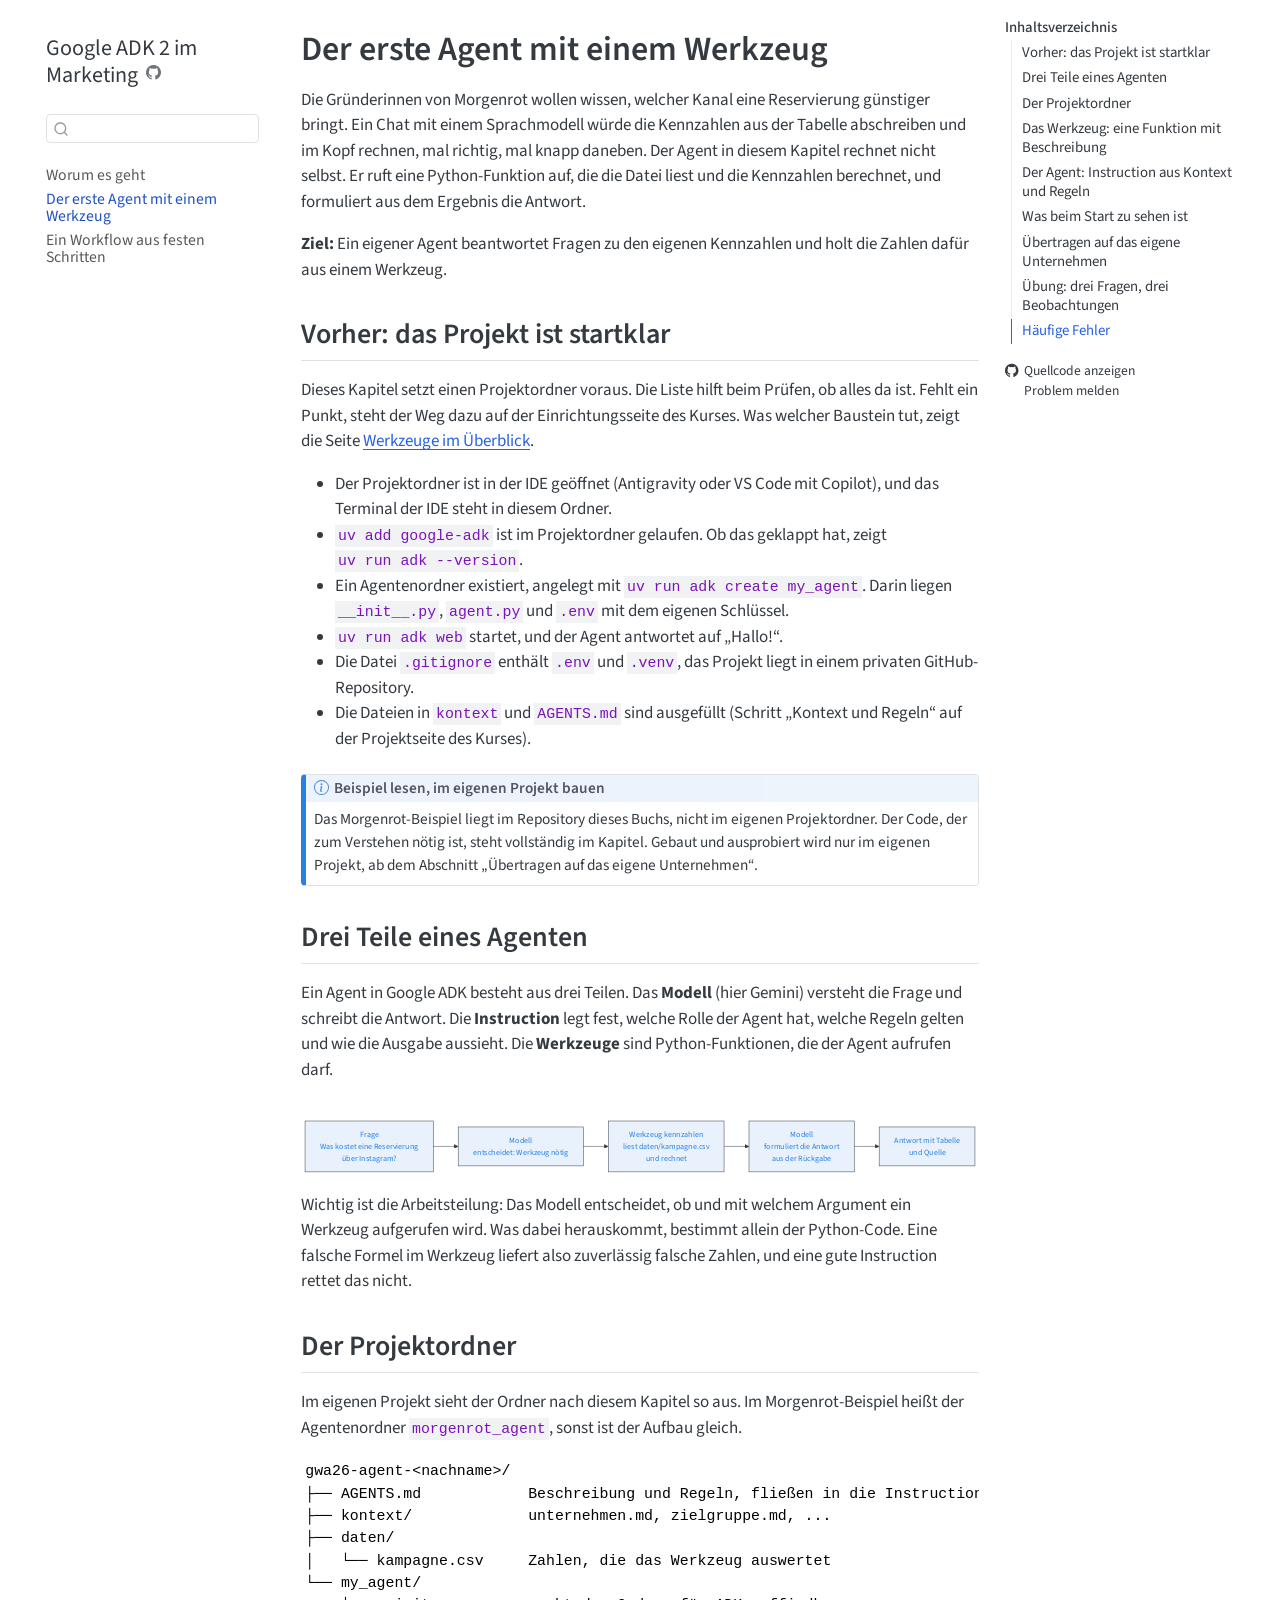
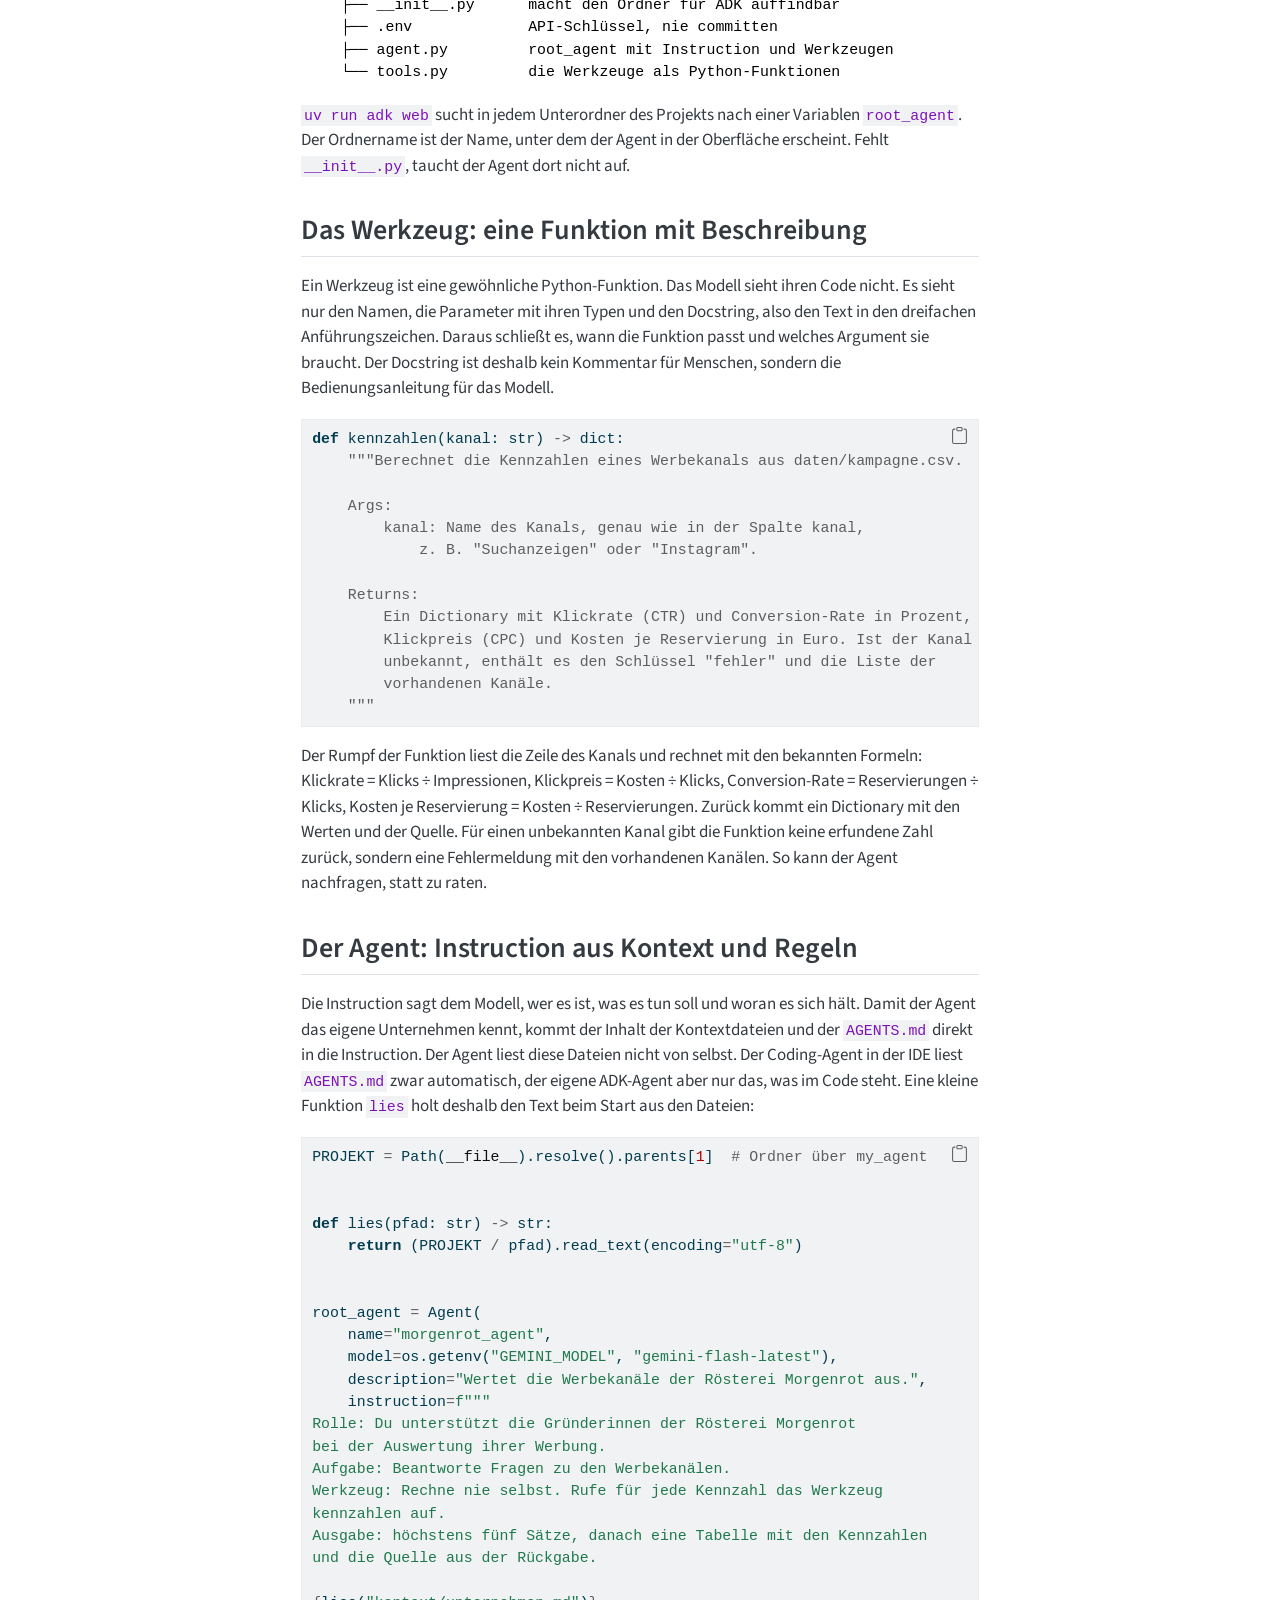
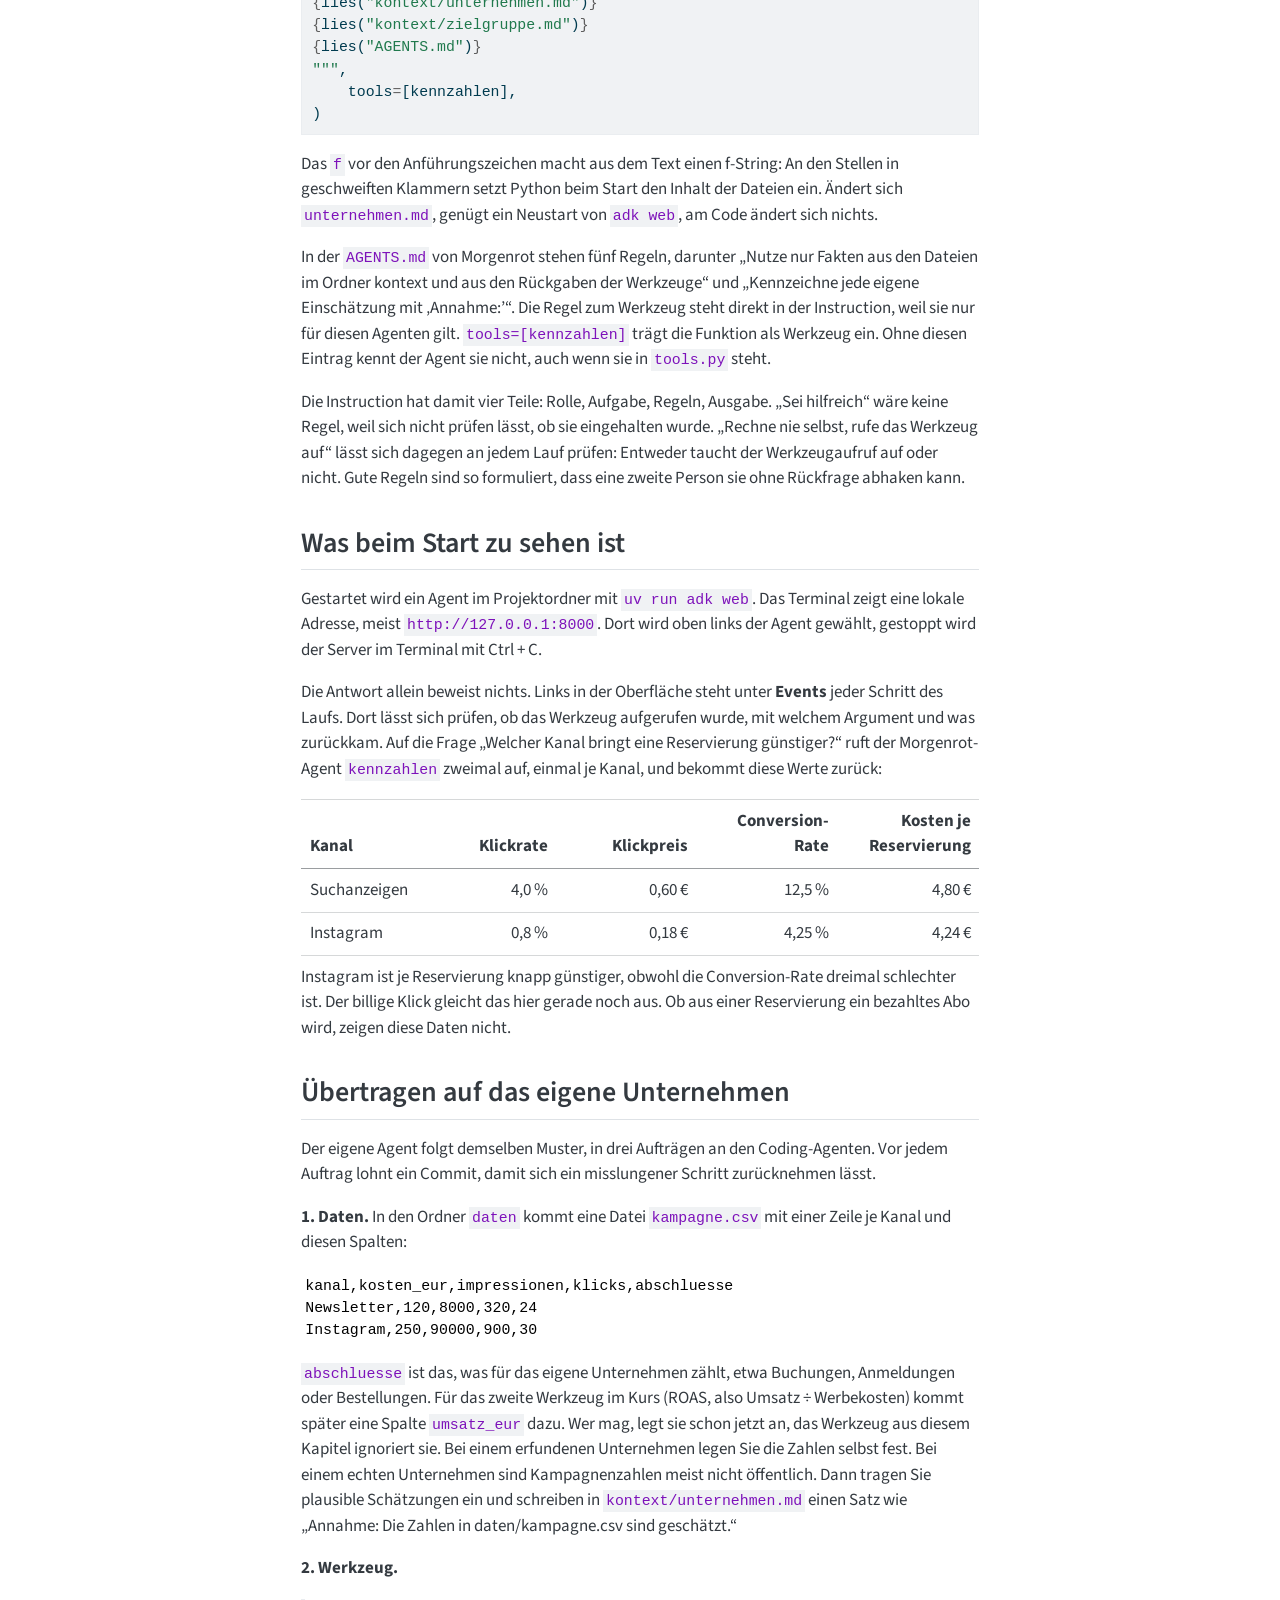
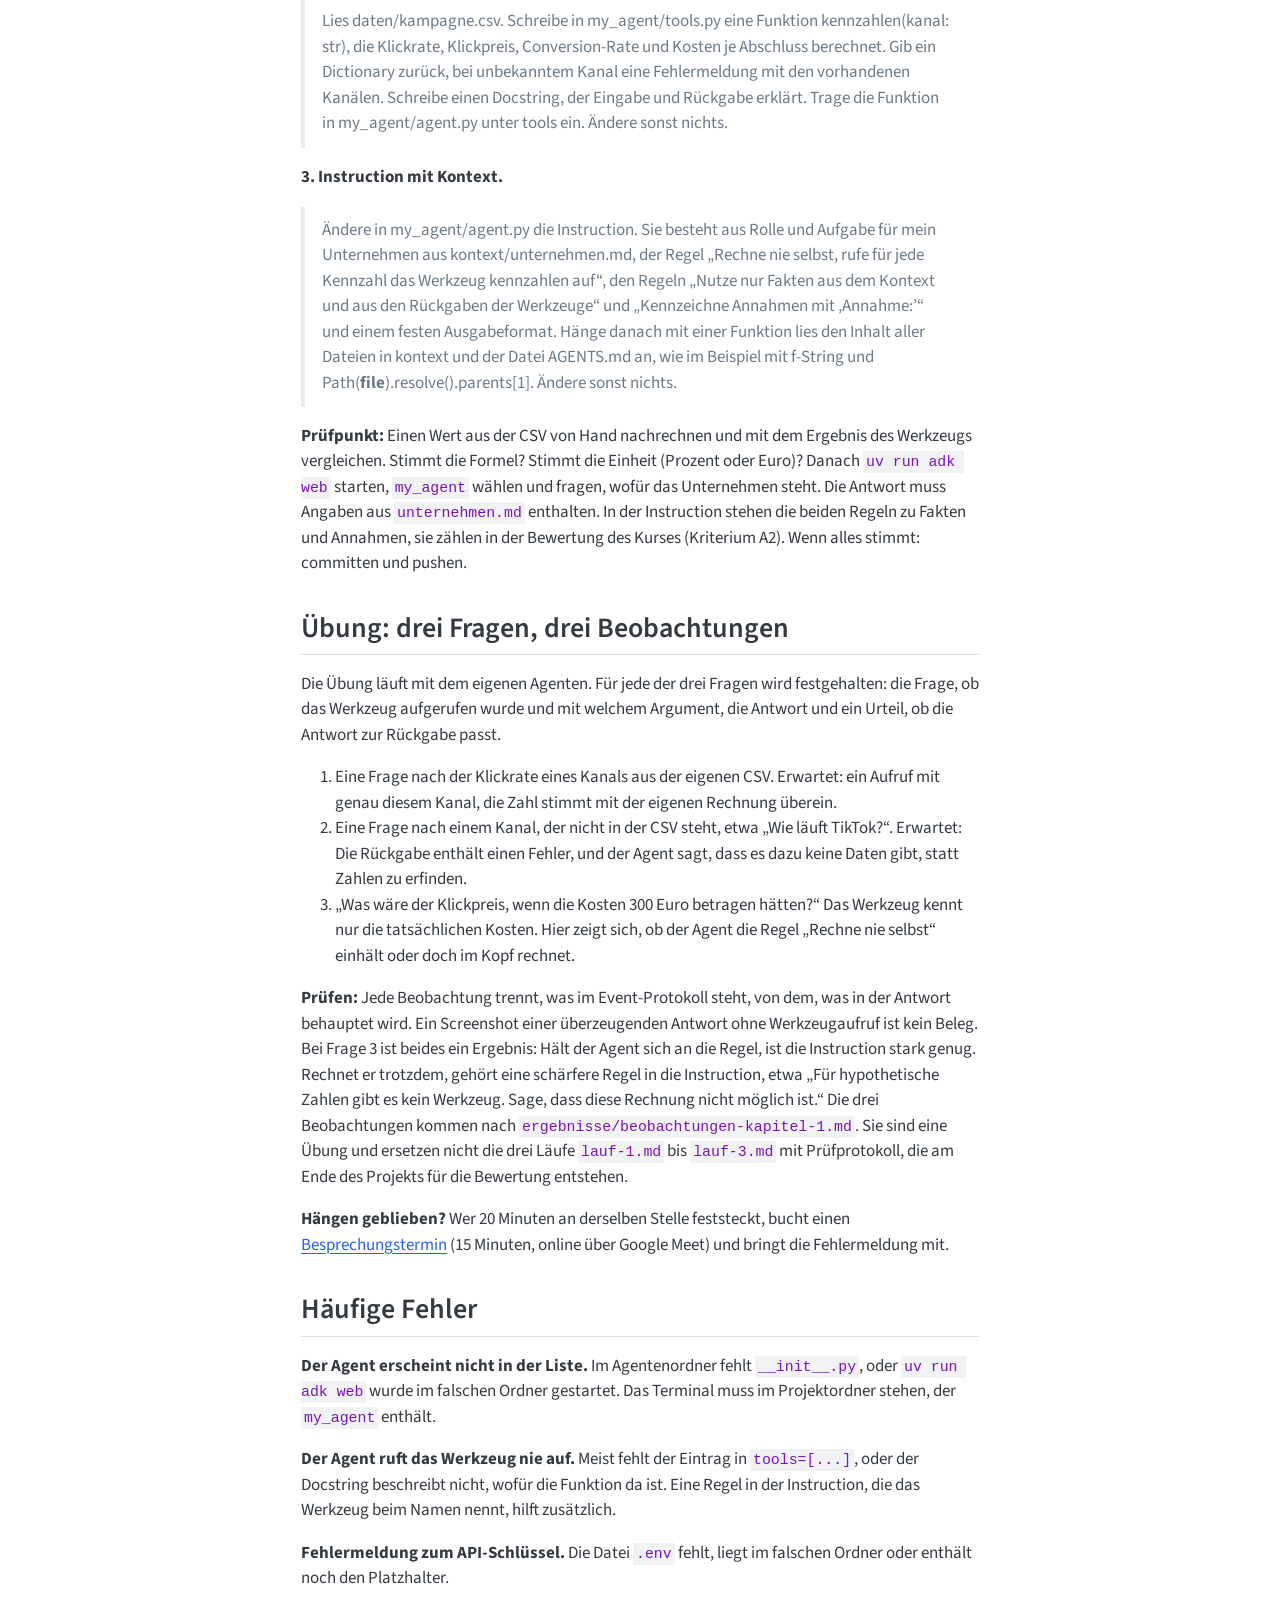
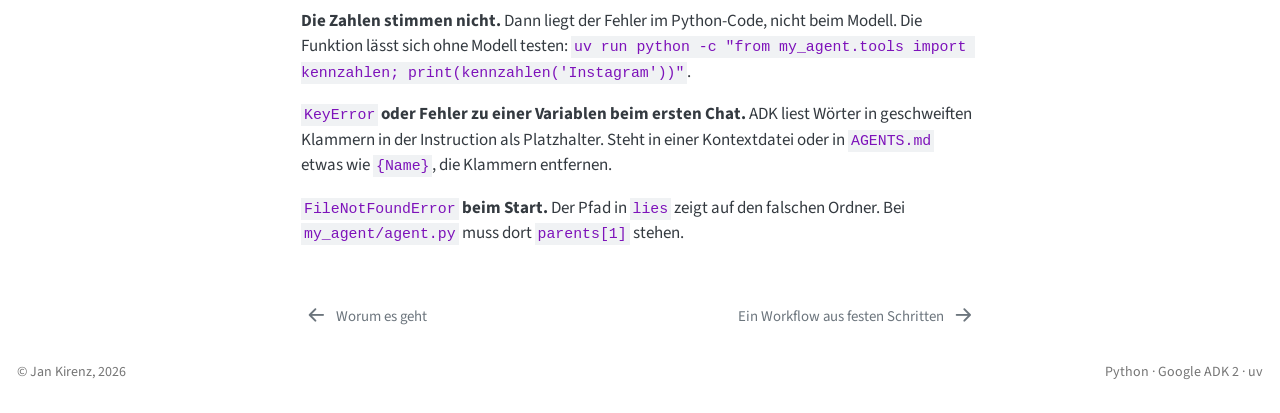
==== commit d27f6e7a: "Built site for gh-pages" ====
--- a/kapitel/01-erster-agent.html
+++ b/kapitel/01-erster-agent.html
@@ -366,11 +366,11 @@
 <section id="übertragen-auf-das-eigene-unternehmen" class="level2">
 <h2 class="anchored" data-anchor-id="übertragen-auf-das-eigene-unternehmen">Übertragen auf das eigene Unternehmen</h2>
 <p>Der eigene Agent folgt demselben Muster, in drei Aufträgen an den Coding-Agenten. Vor jedem Auftrag lohnt ein Commit, damit sich ein misslungener Schritt zurücknehmen lässt.</p>
-<p><strong>1. Daten.</strong> In den Ordner <code>daten</code> kommt eine Datei <code>kampagne.csv</code> mit einer Zeile je Kanal und diesen Spalten:</p>
+<p><span id="eigene-daten"><strong>1. Daten.</strong></span> In den Ordner <code>daten</code> kommt eine Datei <code>kampagne.csv</code> mit einer Zeile je Kanal und diesen Spalten:</p>
 <pre class="text"><code>kanal,kosten_eur,impressionen,klicks,abschluesse
 Newsletter,120,8000,320,24
 Instagram,250,90000,900,30</code></pre>
-<p><code>abschluesse</code> ist das, was für das eigene Unternehmen zählt, etwa Buchungen, Anmeldungen oder Bestellungen. Für das zweite Werkzeug im Kurs (ROAS, also Umsatz ÷ Werbekosten) kommt später eine Spalte <code>umsatz_eur</code> dazu. Wer mag, legt sie schon jetzt an, das Werkzeug aus diesem Kapitel ignoriert sie. Echte Kampagnenzahlen sind bei einem fremden Unternehmen nicht öffentlich. Dann werden plausible Zahlen erfunden, und in <code>kontext/unternehmen.md</code> steht dazu ein Satz wie „Annahme: Die Zahlen in daten/kampagne.csv sind erfunden.“</p>
+<p><code>abschluesse</code> ist das, was für das eigene Unternehmen zählt, etwa Buchungen, Anmeldungen oder Bestellungen. Für das zweite Werkzeug im Kurs (ROAS, also Umsatz ÷ Werbekosten) kommt später eine Spalte <code>umsatz_eur</code> dazu. Wer mag, legt sie schon jetzt an, das Werkzeug aus diesem Kapitel ignoriert sie. Bei einem erfundenen Unternehmen legen Sie die Zahlen selbst fest. Bei einem echten Unternehmen sind Kampagnenzahlen meist nicht öffentlich. Dann tragen Sie plausible Schätzungen ein und schreiben in <code>kontext/unternehmen.md</code> einen Satz wie „Annahme: Die Zahlen in daten/kampagne.csv sind geschätzt.“</p>
 <p><strong>2. Werkzeug.</strong></p>
 <blockquote class="blockquote">
 <p>Lies daten/kampagne.csv. Schreibe in my_agent/tools.py eine Funktion kennzahlen(kanal: str), die Klickrate, Klickpreis, Conversion-Rate und Kosten je Abschluss berechnet. Gib ein Dictionary zurück, bei unbekanntem Kanal eine Fehlermeldung mit den vorhandenen Kanälen. Schreibe einen Docstring, der Eingabe und Rückgabe erklärt. Trage die Funktion in my_agent/agent.py unter tools ein. Ändere sonst nichts.</p>
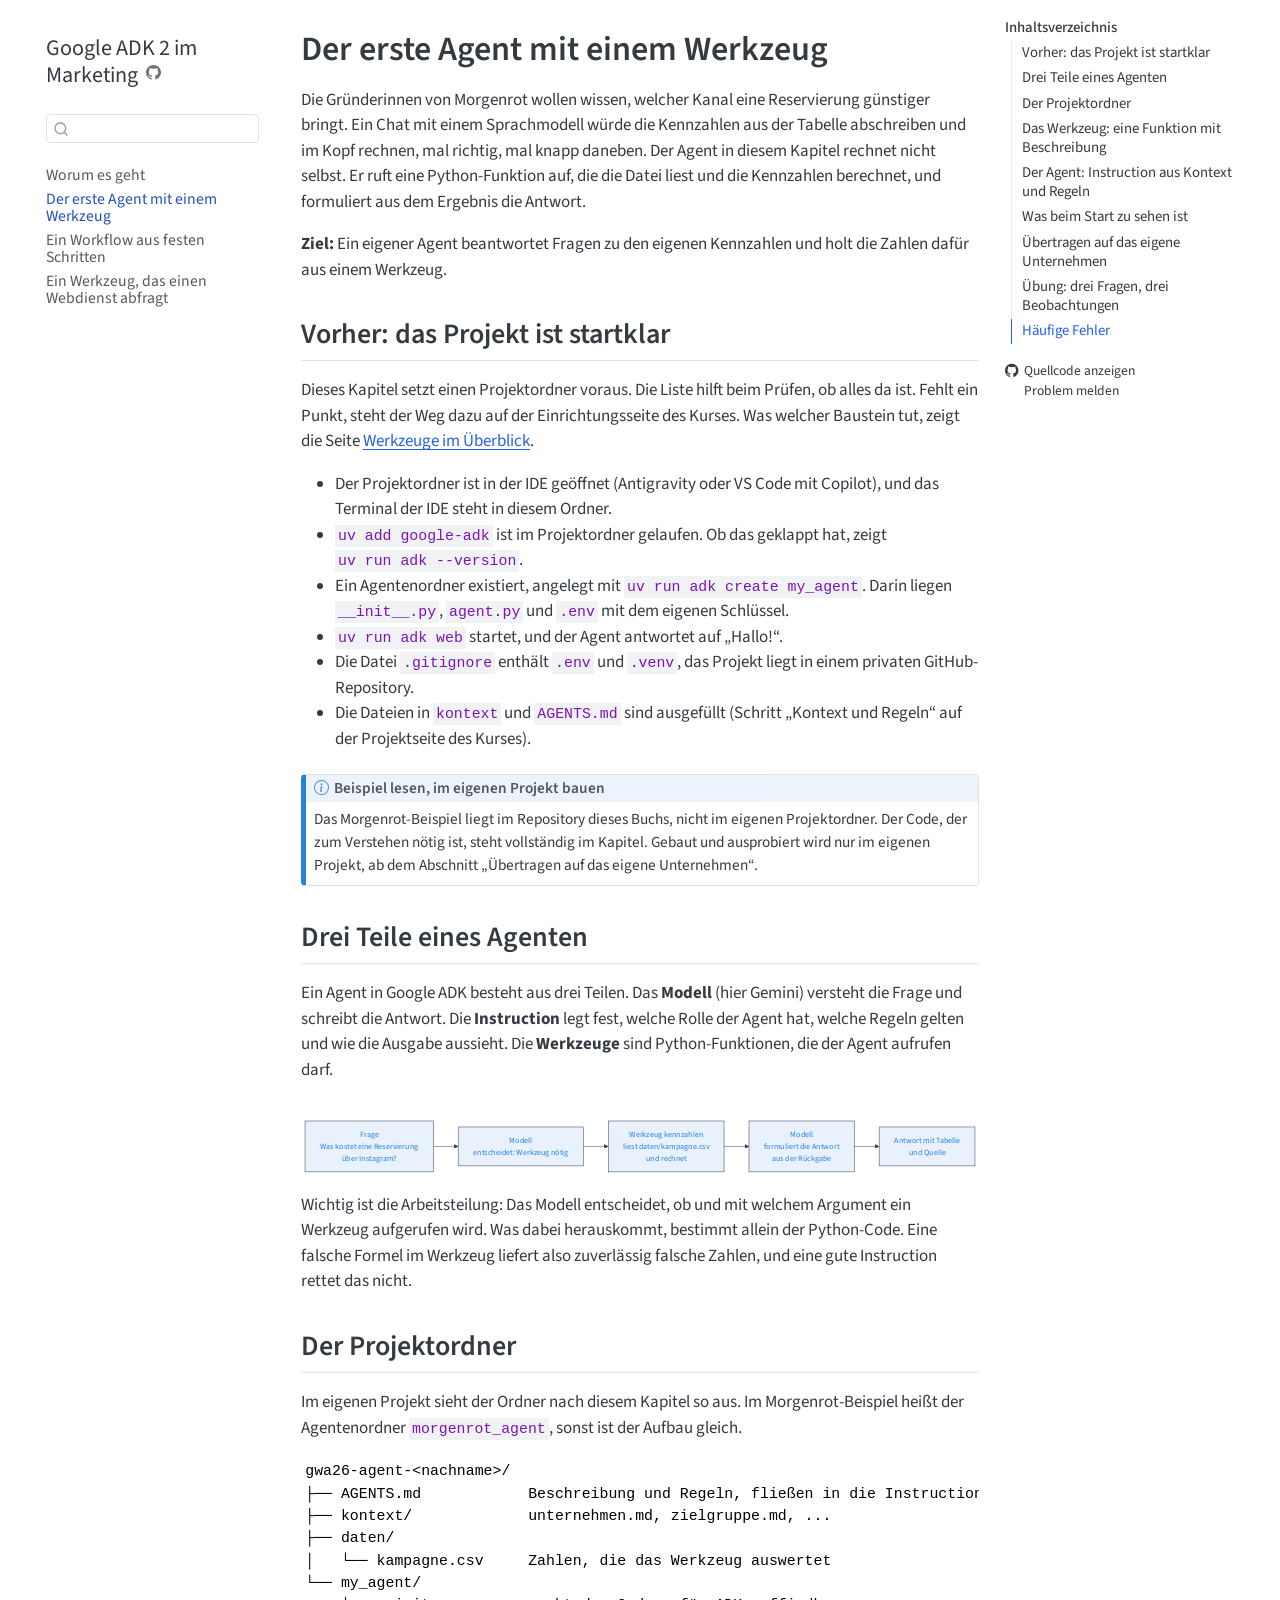
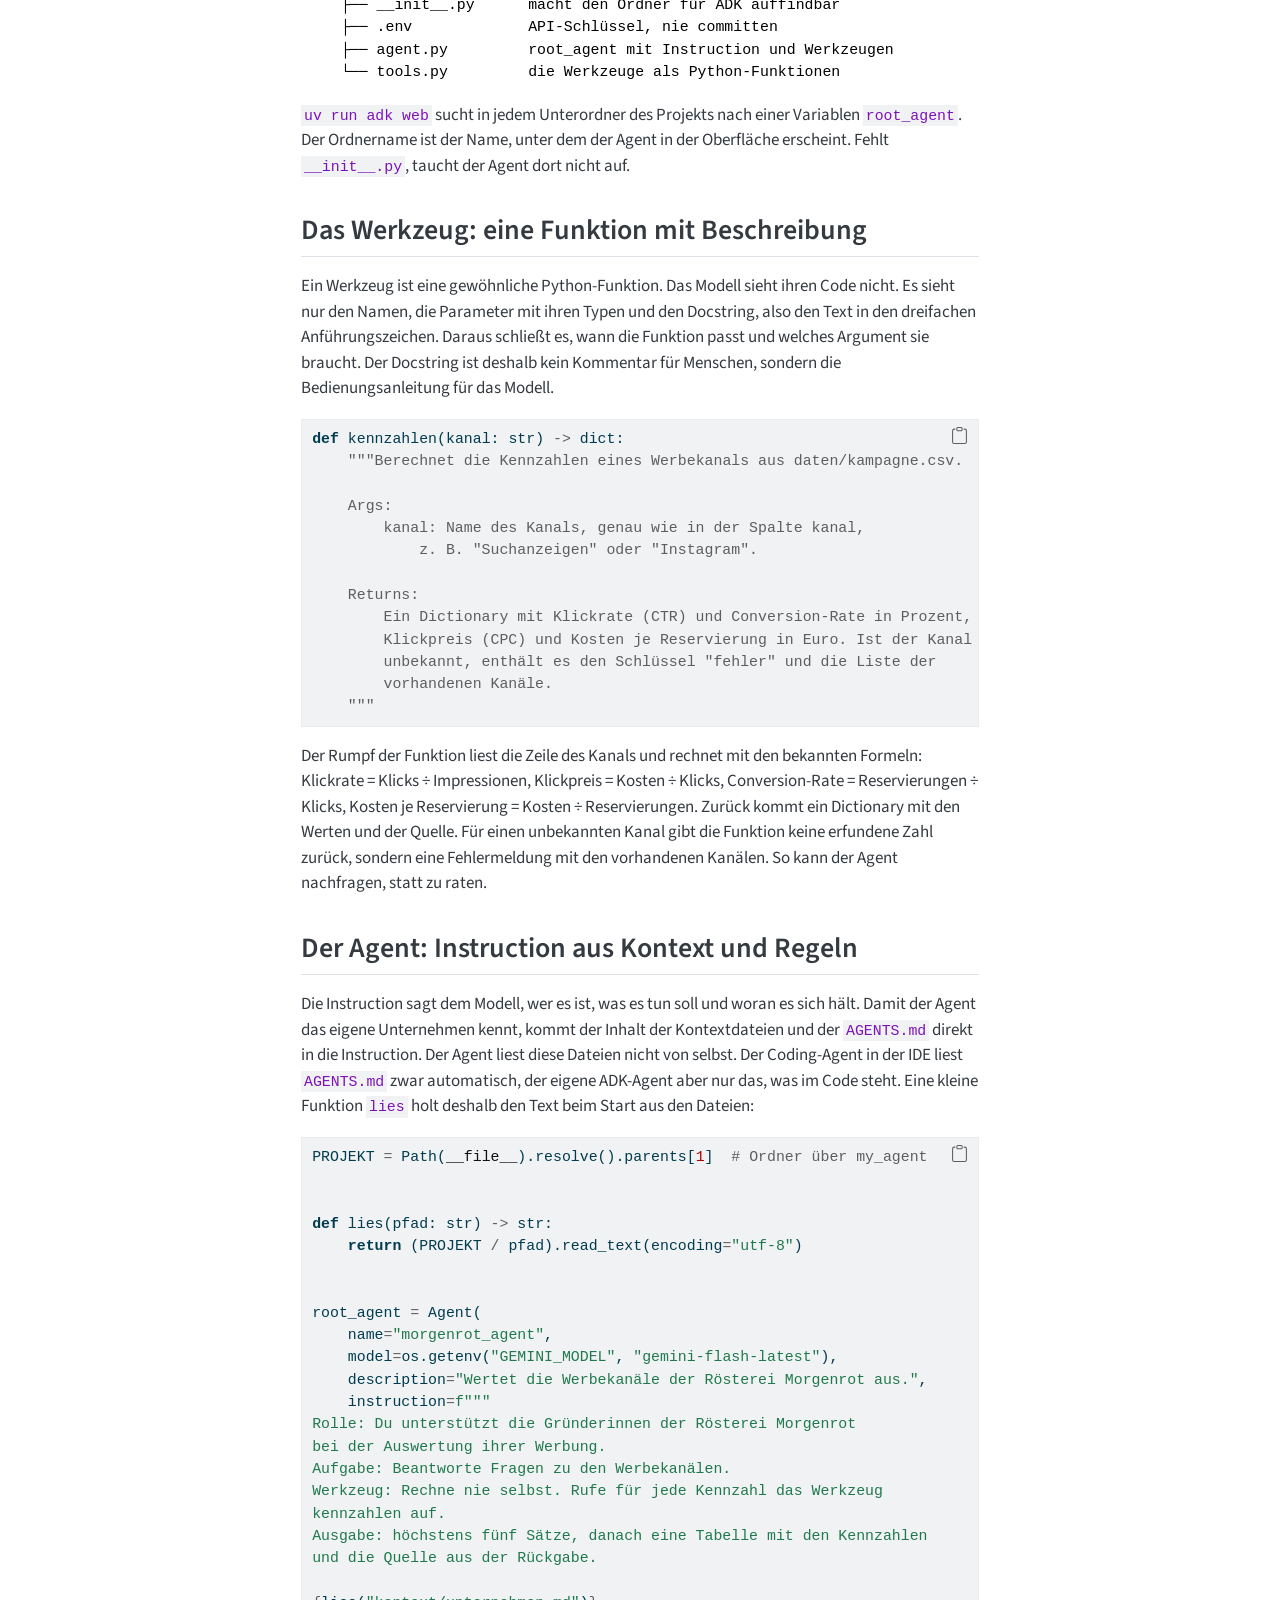
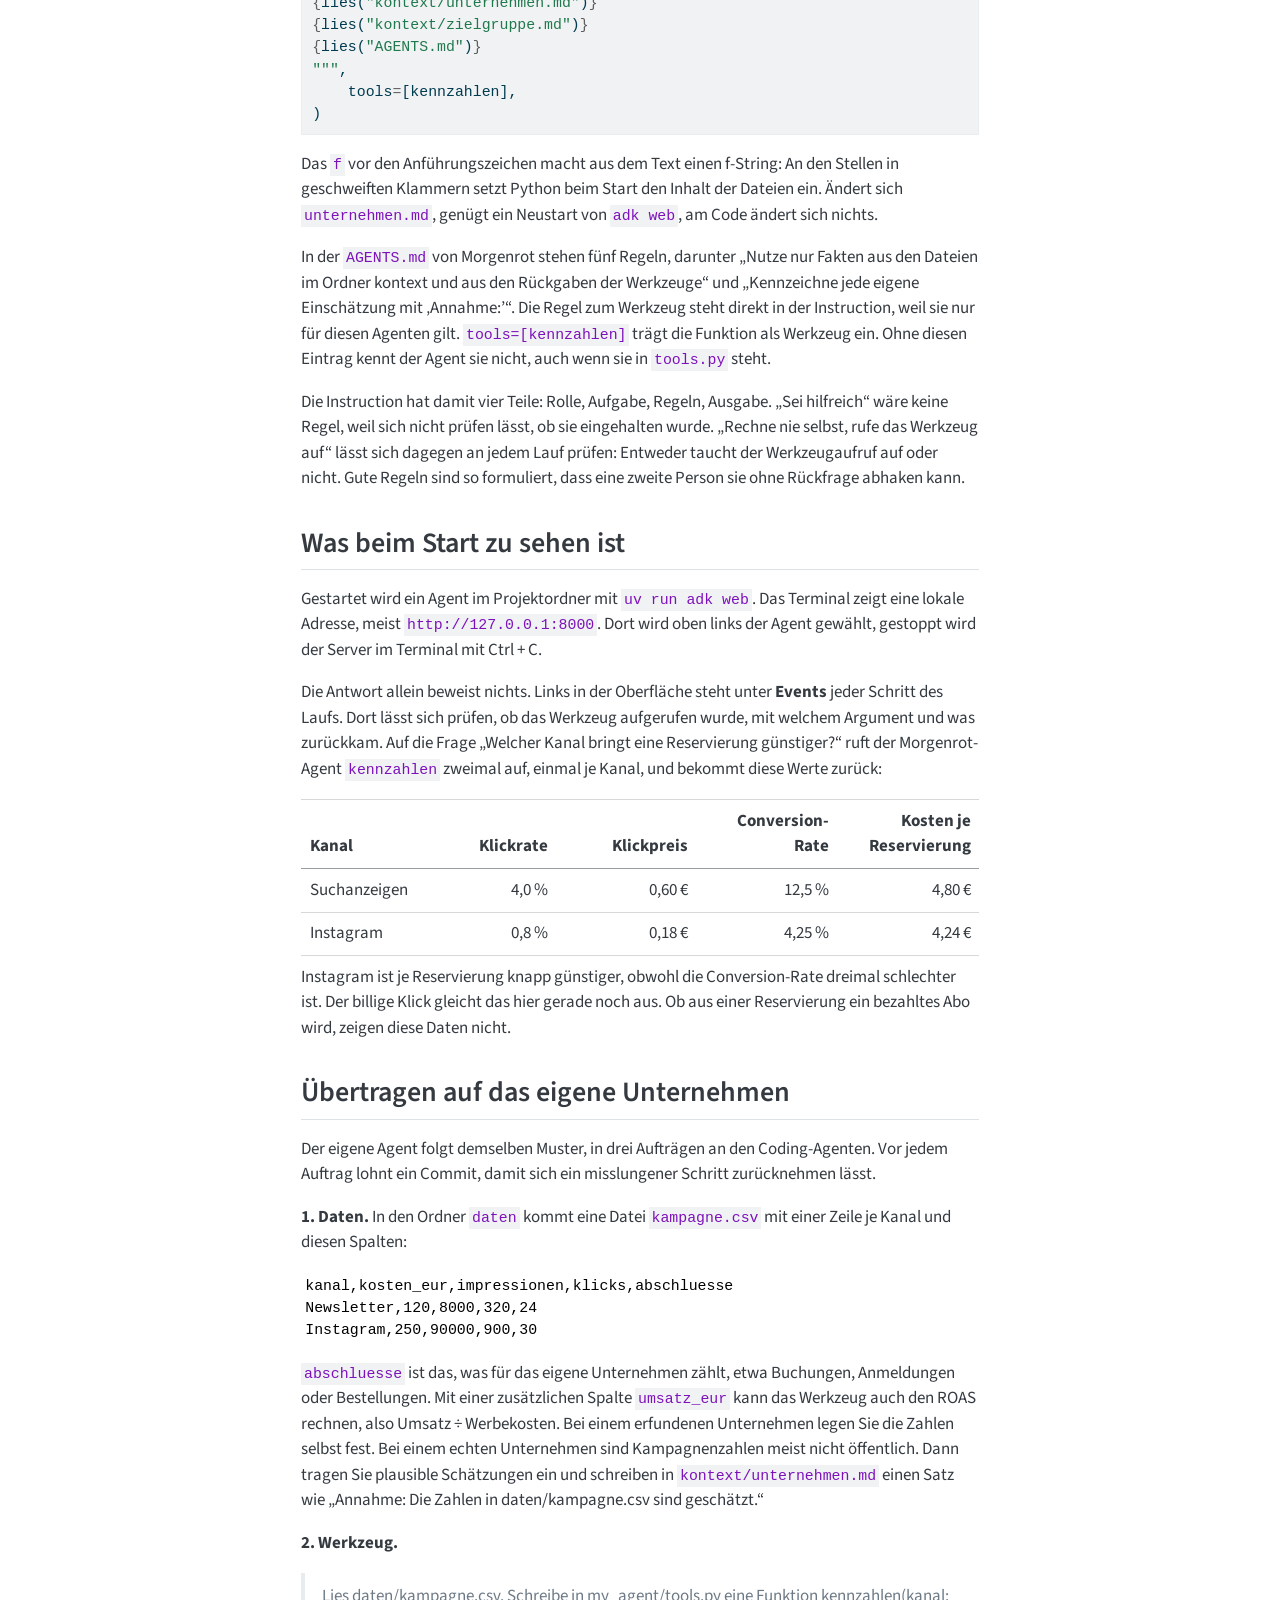
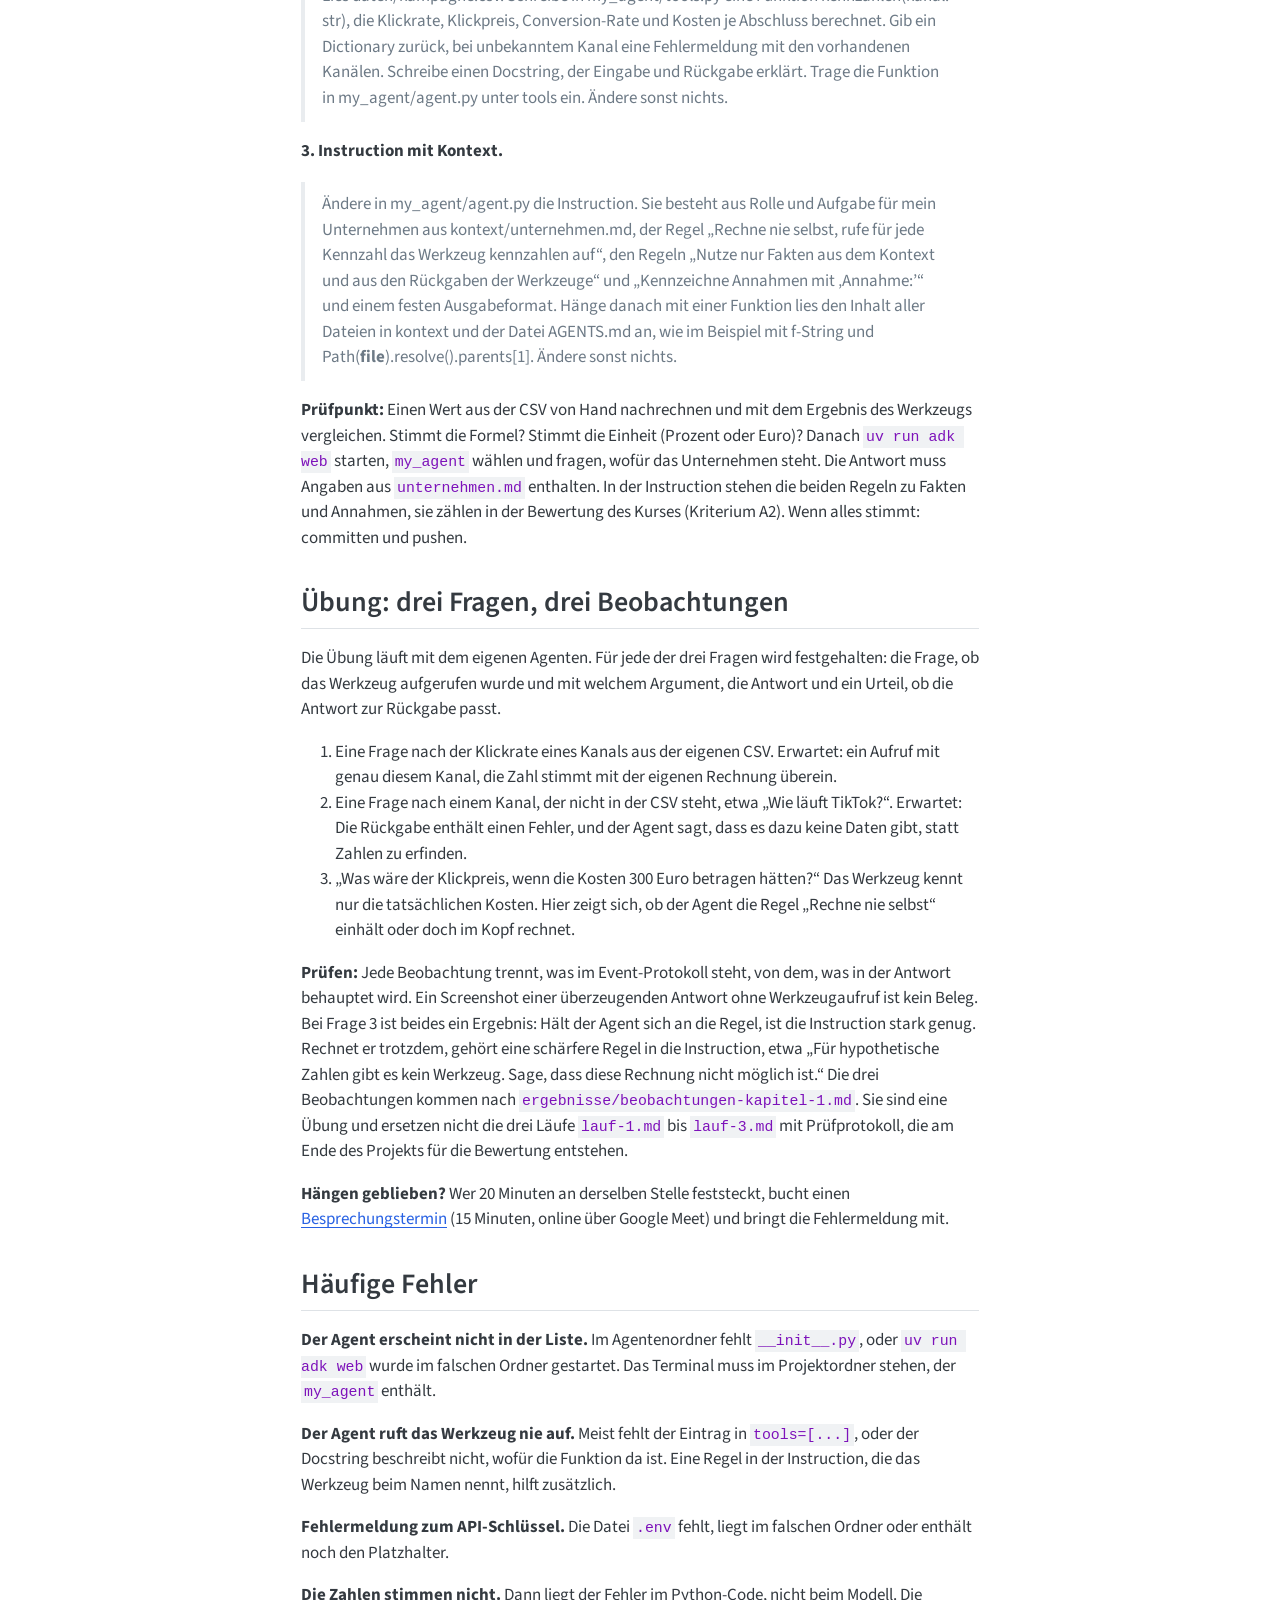
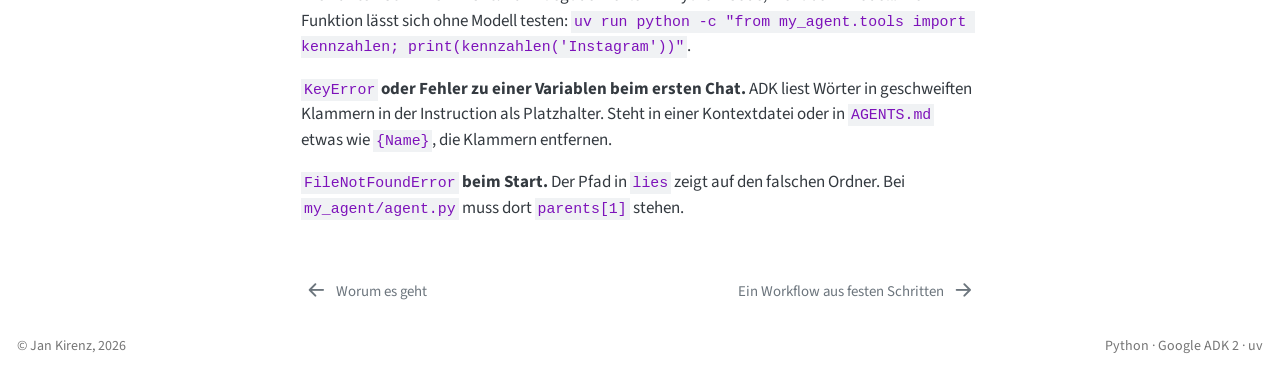
==== commit 4d09bbf5: "Built site for gh-pages" ====
--- a/kapitel/01-erster-agent.html
+++ b/kapitel/01-erster-agent.html
@@ -163,6 +163,11 @@
         <li class="sidebar-item">
   <div class="sidebar-item-container"> 
   <a href="../kapitel/02-workflow.html" class="sidebar-item-text sidebar-link"><span class="chapter-title">Ein Workflow aus festen Schritten</span></a>
+  </div>
+</li>
+        <li class="sidebar-item">
+  <div class="sidebar-item-container"> 
+  <a href="../kapitel/03-webdienst.html" class="sidebar-item-text sidebar-link"><span class="chapter-title">Ein Werkzeug, das einen Webdienst abfragt</span></a>
   </div>
 </li>
     </ul>
@@ -370,7 +375,7 @@
 <pre class="text"><code>kanal,kosten_eur,impressionen,klicks,abschluesse
 Newsletter,120,8000,320,24
 Instagram,250,90000,900,30</code></pre>
-<p><code>abschluesse</code> ist das, was für das eigene Unternehmen zählt, etwa Buchungen, Anmeldungen oder Bestellungen. Für das zweite Werkzeug im Kurs (ROAS, also Umsatz ÷ Werbekosten) kommt später eine Spalte <code>umsatz_eur</code> dazu. Wer mag, legt sie schon jetzt an, das Werkzeug aus diesem Kapitel ignoriert sie. Bei einem erfundenen Unternehmen legen Sie die Zahlen selbst fest. Bei einem echten Unternehmen sind Kampagnenzahlen meist nicht öffentlich. Dann tragen Sie plausible Schätzungen ein und schreiben in <code>kontext/unternehmen.md</code> einen Satz wie „Annahme: Die Zahlen in daten/kampagne.csv sind geschätzt.“</p>
+<p><code>abschluesse</code> ist das, was für das eigene Unternehmen zählt, etwa Buchungen, Anmeldungen oder Bestellungen. Mit einer zusätzlichen Spalte <code>umsatz_eur</code> kann das Werkzeug auch den ROAS rechnen, also Umsatz ÷ Werbekosten. Bei einem erfundenen Unternehmen legen Sie die Zahlen selbst fest. Bei einem echten Unternehmen sind Kampagnenzahlen meist nicht öffentlich. Dann tragen Sie plausible Schätzungen ein und schreiben in <code>kontext/unternehmen.md</code> einen Satz wie „Annahme: Die Zahlen in daten/kampagne.csv sind geschätzt.“</p>
 <p><strong>2. Werkzeug.</strong></p>
 <blockquote class="blockquote">
 <p>Lies daten/kampagne.csv. Schreibe in my_agent/tools.py eine Funktion kennzahlen(kanal: str), die Klickrate, Klickpreis, Conversion-Rate und Kosten je Abschluss berechnet. Gib ein Dictionary zurück, bei unbekanntem Kanal eine Fehlermeldung mit den vorhandenen Kanälen. Schreibe einen Docstring, der Eingabe und Rückgabe erklärt. Trage die Funktion in my_agent/agent.py unter tools ein. Ändere sonst nichts.</p>
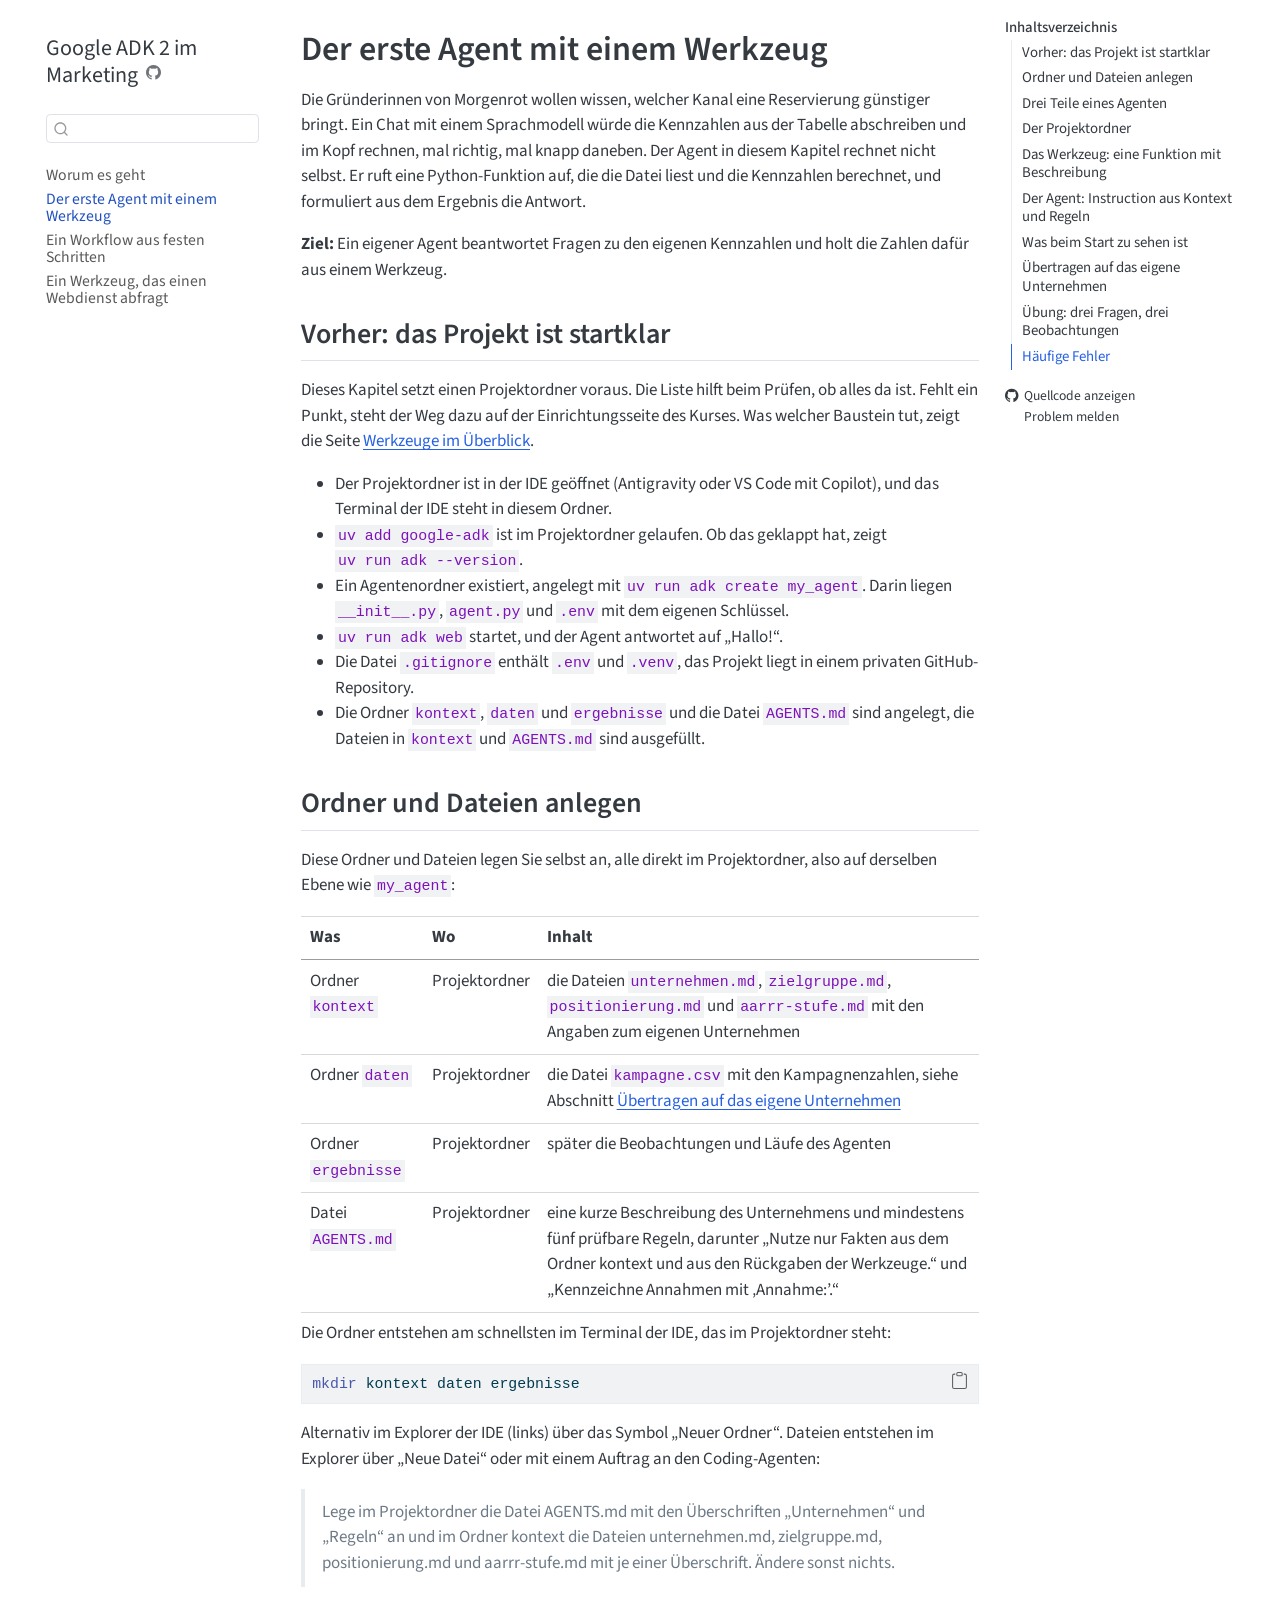
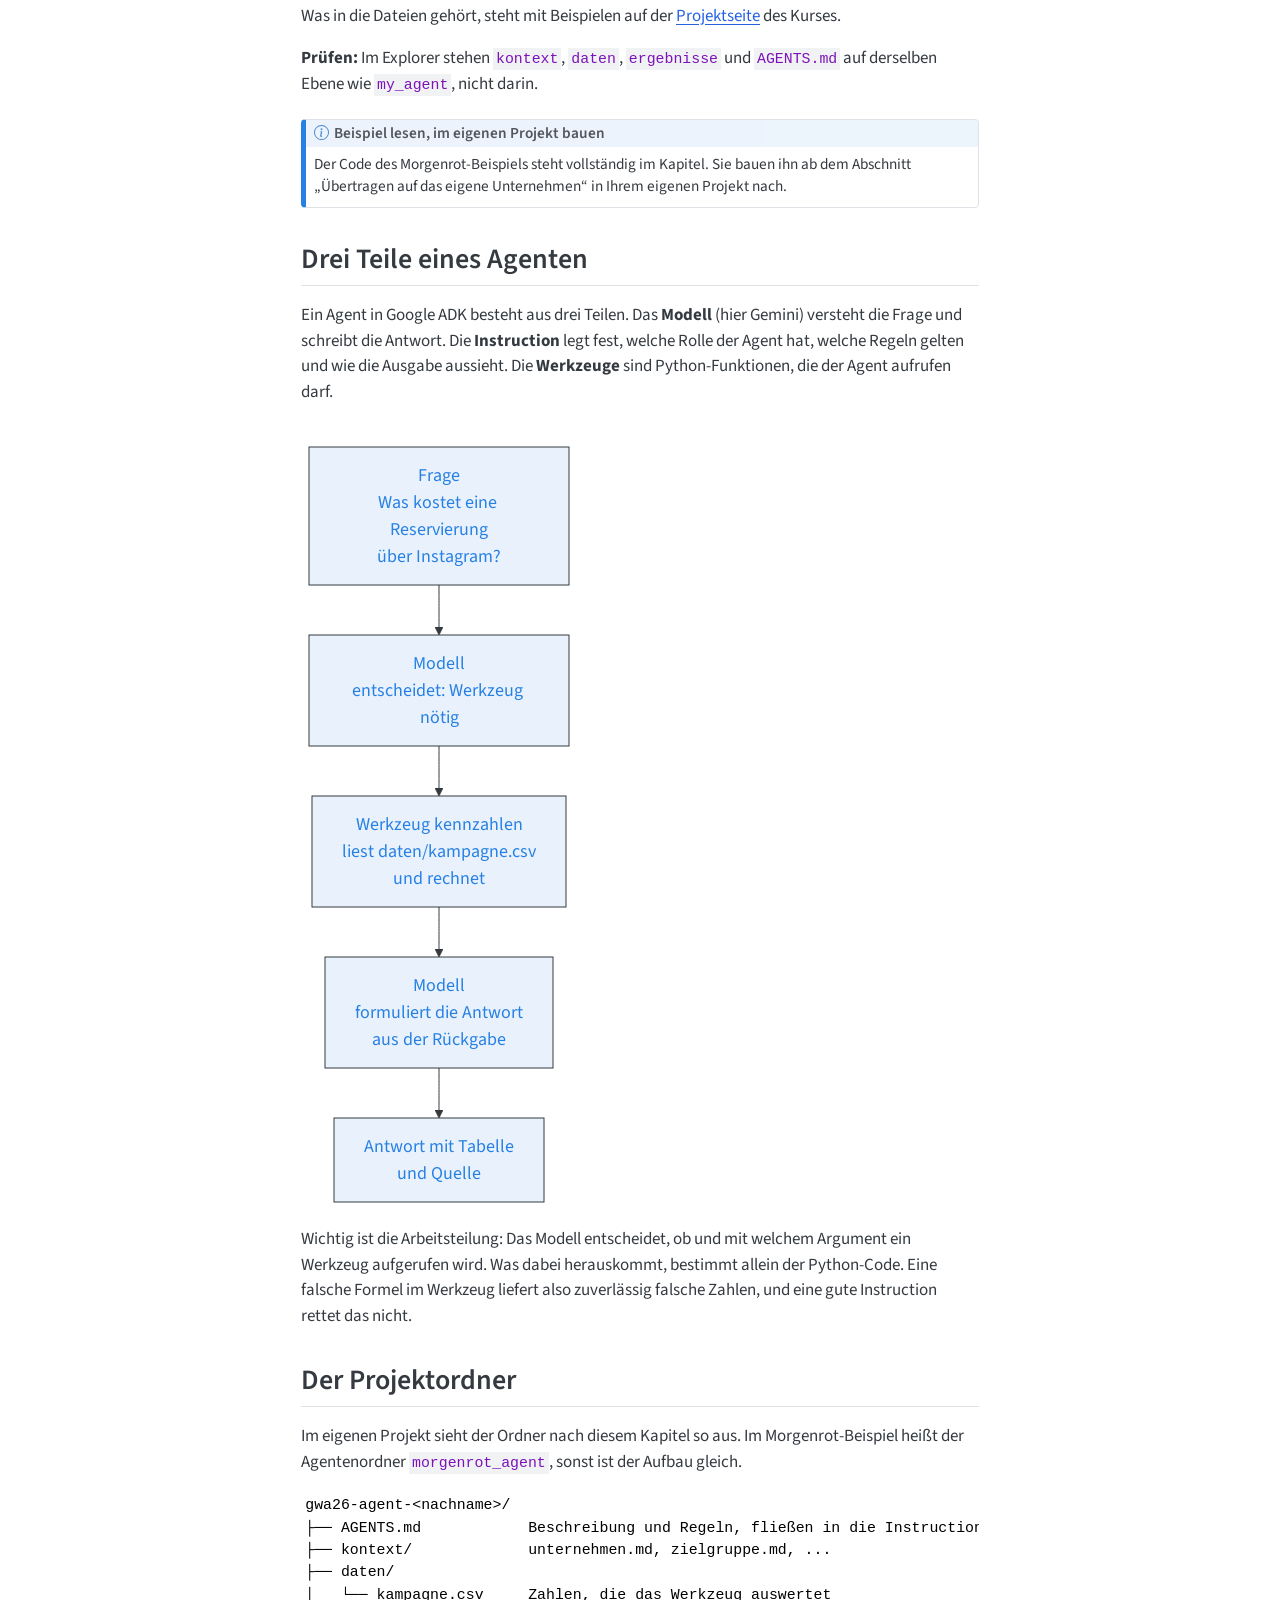
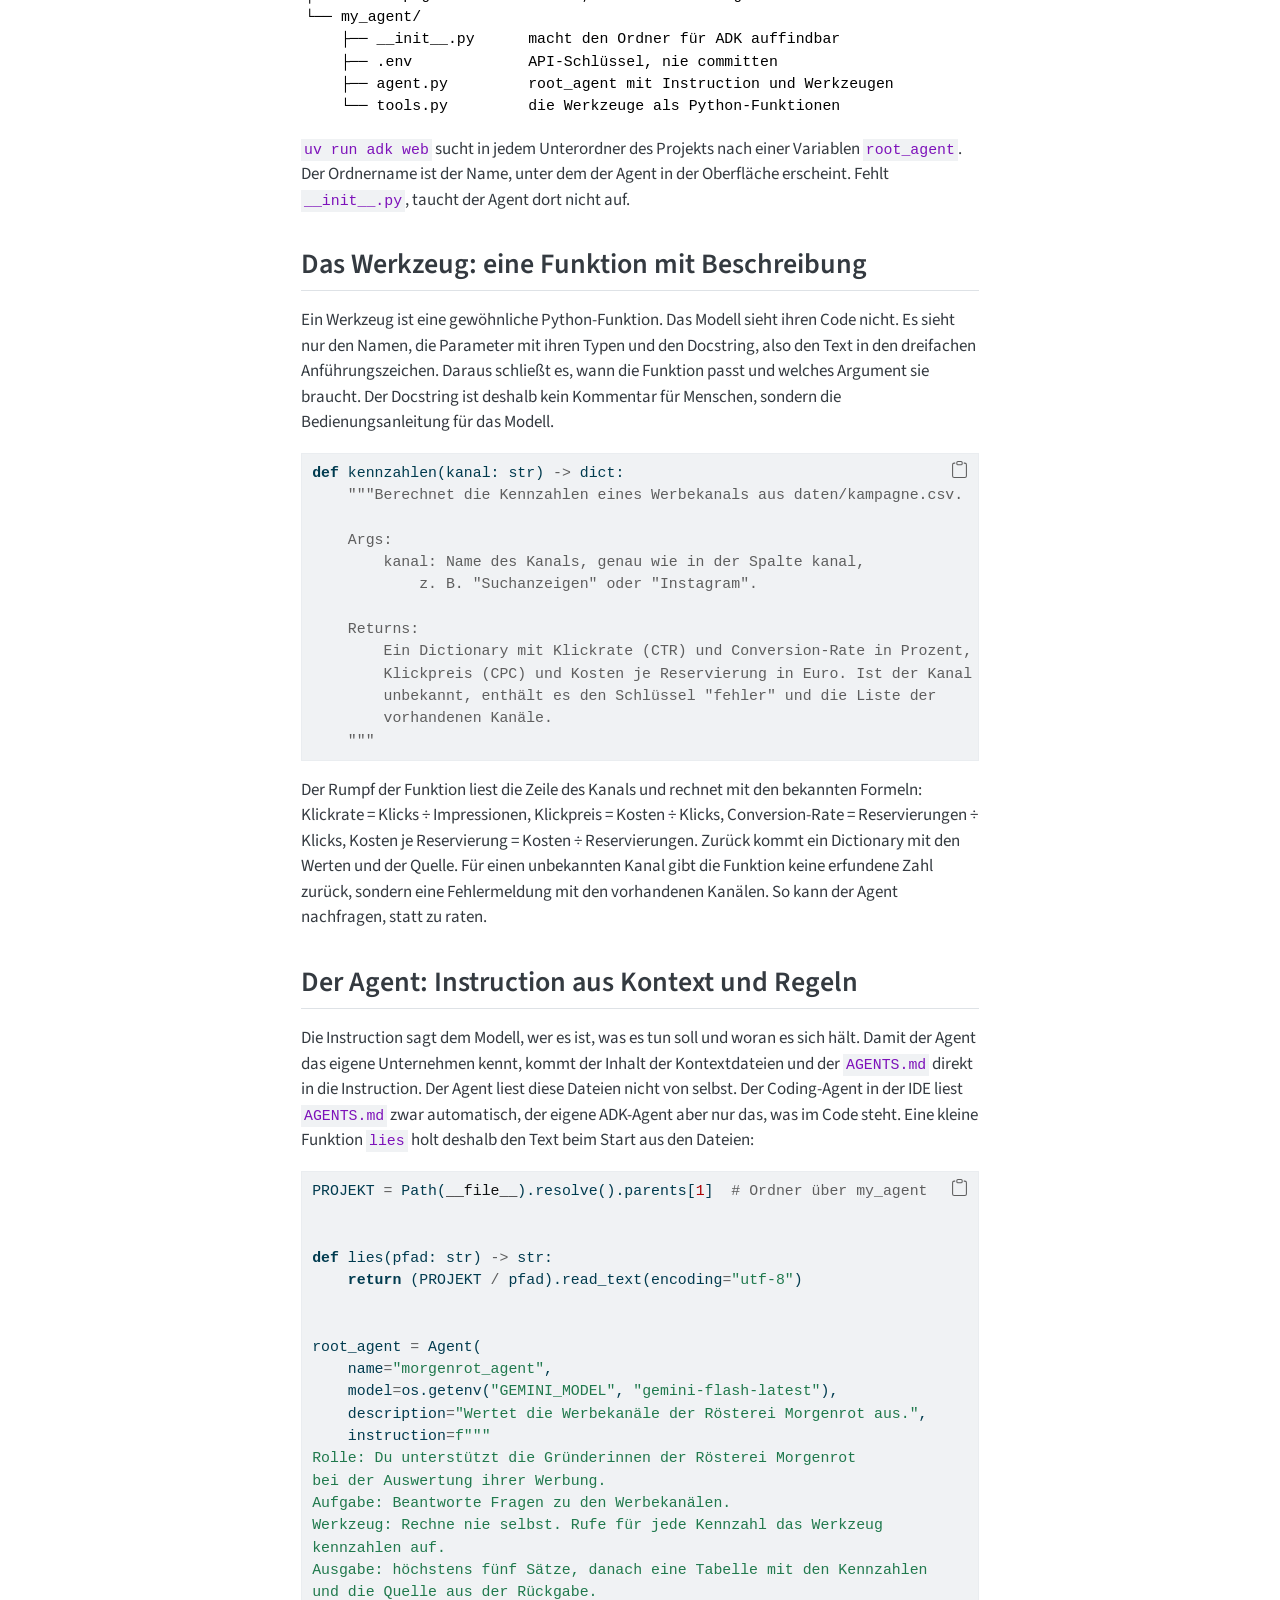
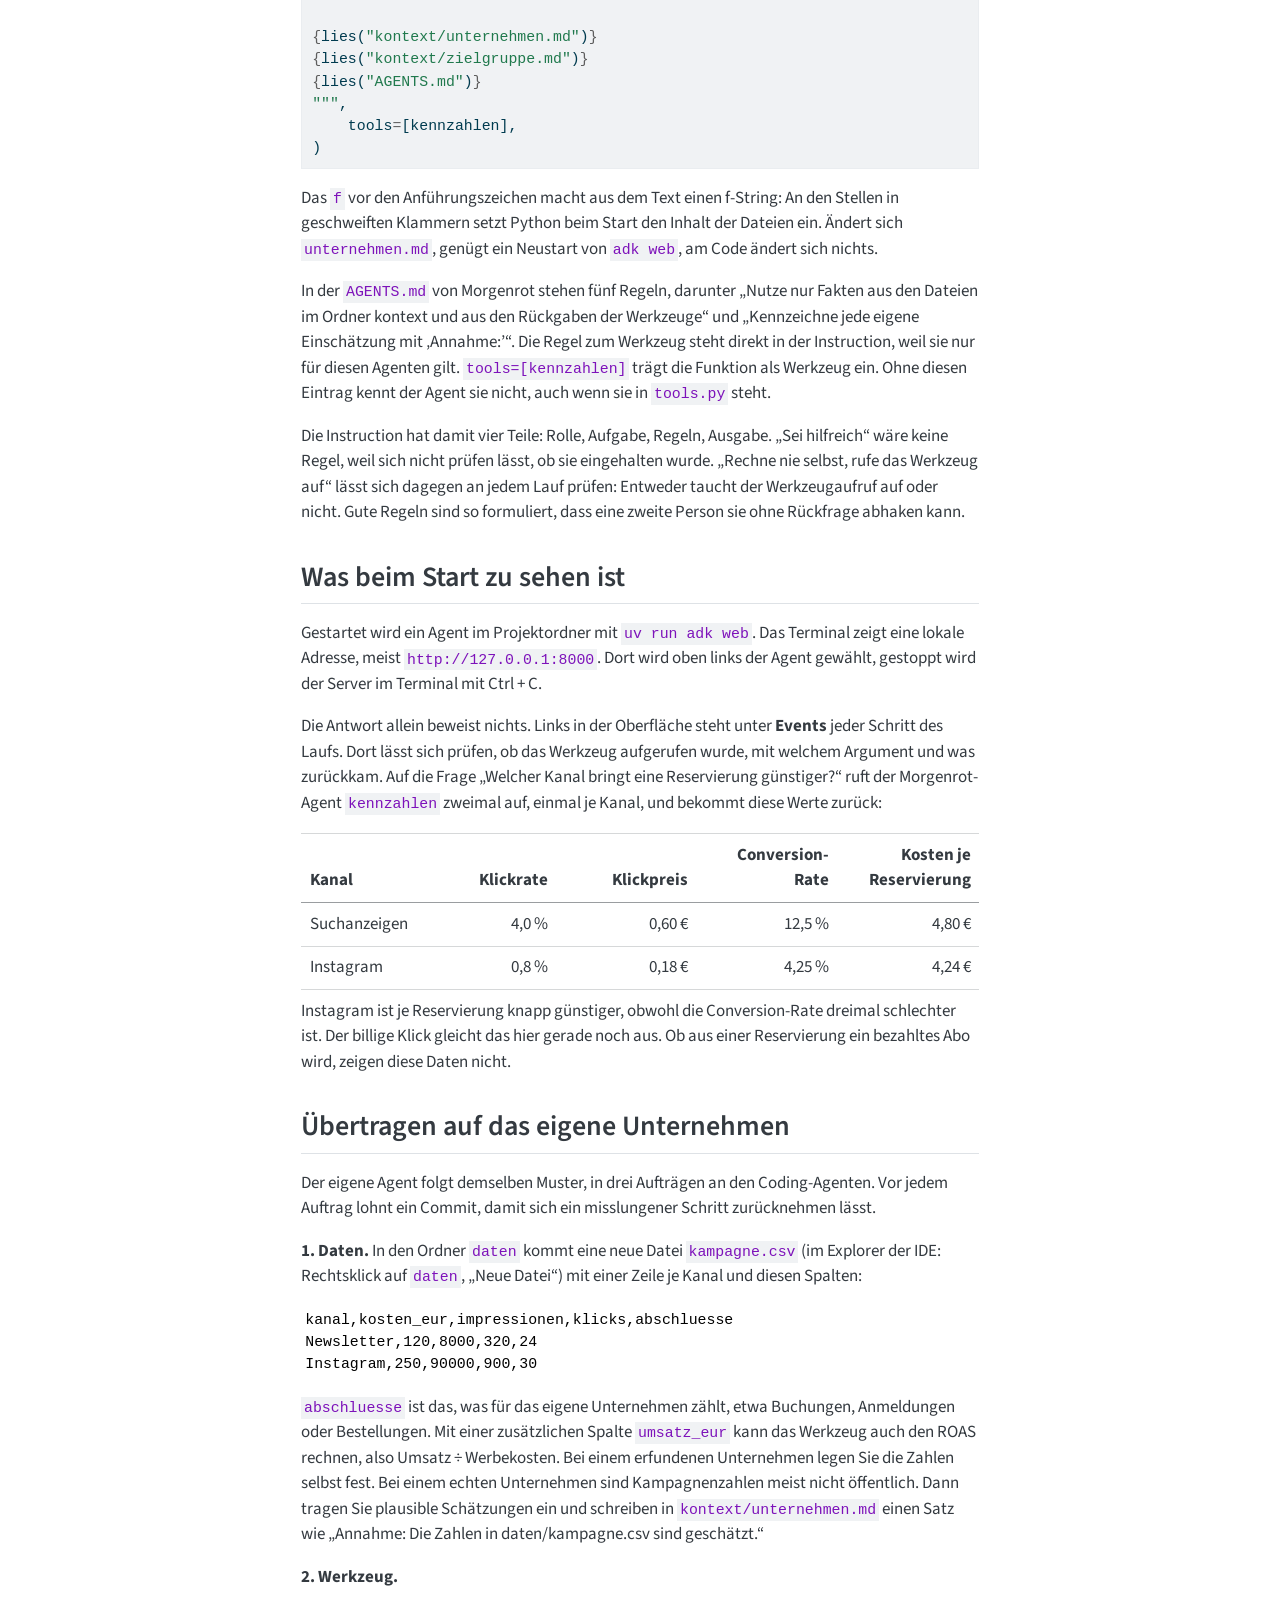
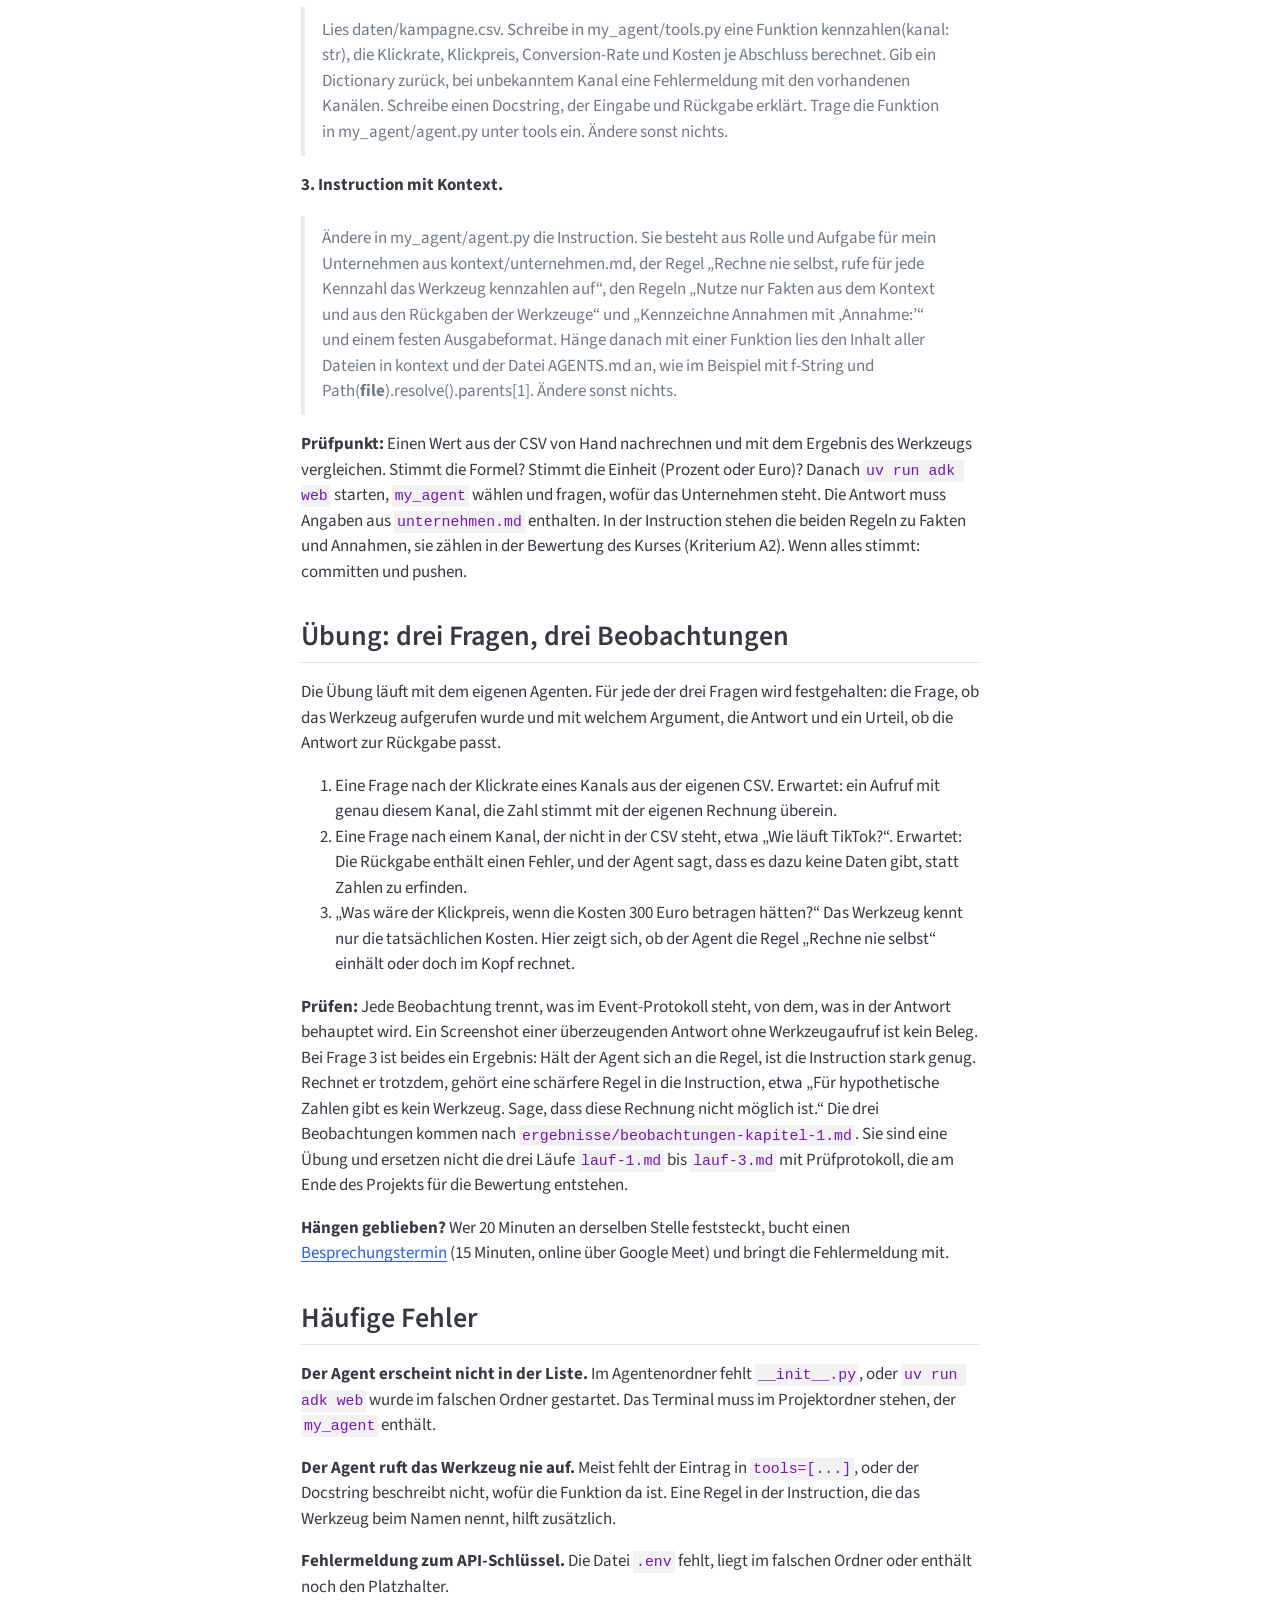
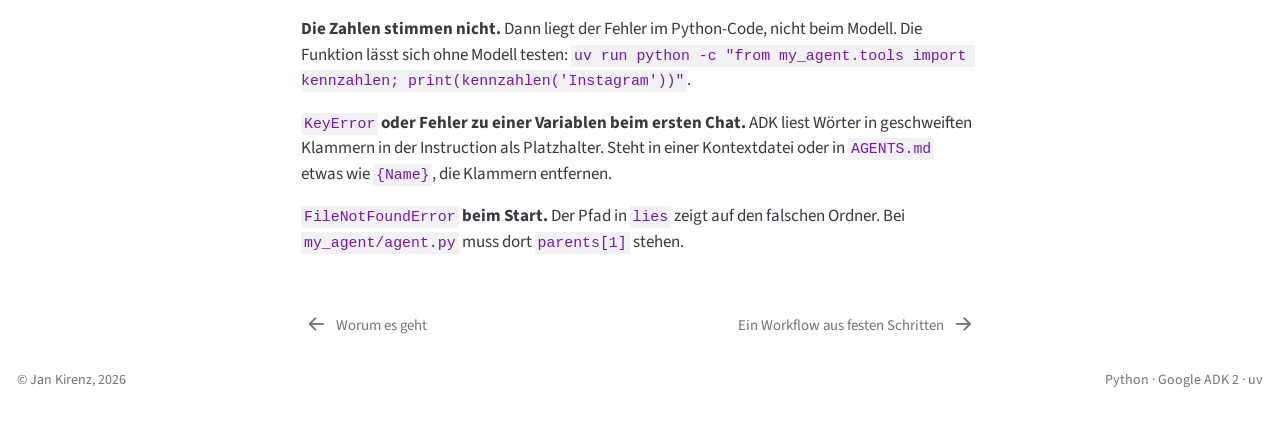
==== commit cfc90e4a: "Built site for gh-pages" ====
--- a/kapitel/01-erster-agent.html
+++ b/kapitel/01-erster-agent.html
@@ -181,6 +181,7 @@
    
   <ul>
   <li><a href="#vorher-das-projekt-ist-startklar" id="toc-vorher-das-projekt-ist-startklar" class="nav-link active" data-scroll-target="#vorher-das-projekt-ist-startklar">Vorher: das Projekt ist startklar</a></li>
+  <li><a href="#ordner-und-dateien-anlegen" id="toc-ordner-und-dateien-anlegen" class="nav-link" data-scroll-target="#ordner-und-dateien-anlegen">Ordner und Dateien anlegen</a></li>
   <li><a href="#drei-teile-eines-agenten" id="toc-drei-teile-eines-agenten" class="nav-link" data-scroll-target="#drei-teile-eines-agenten">Drei Teile eines Agenten</a></li>
   <li><a href="#der-projektordner" id="toc-der-projektordner" class="nav-link" data-scroll-target="#der-projektordner">Der Projektordner</a></li>
   <li><a href="#das-werkzeug-eine-funktion-mit-beschreibung" id="toc-das-werkzeug-eine-funktion-mit-beschreibung" class="nav-link" data-scroll-target="#das-werkzeug-eine-funktion-mit-beschreibung">Das Werkzeug: eine Funktion mit Beschreibung</a></li>
@@ -225,8 +226,51 @@
 <li>Ein Agentenordner existiert, angelegt mit <code>uv run adk create my_agent</code>. Darin liegen <code>__init__.py</code>, <code>agent.py</code> und <code>.env</code> mit dem eigenen Schlüssel.</li>
 <li><code>uv run adk web</code> startet, und der Agent antwortet auf „Hallo!“.</li>
 <li>Die Datei <code>.gitignore</code> enthält <code>.env</code> und <code>.venv</code>, das Projekt liegt in einem privaten GitHub-Repository.</li>
-<li>Die Dateien in <code>kontext</code> und <code>AGENTS.md</code> sind ausgefüllt (Schritt „Kontext und Regeln“ auf der Projektseite des Kurses).</li>
+<li>Die Ordner <code>kontext</code>, <code>daten</code> und <code>ergebnisse</code> und die Datei <code>AGENTS.md</code> sind angelegt, die Dateien in <code>kontext</code> und <code>AGENTS.md</code> sind ausgefüllt.</li>
 </ul>
+</section>
+<section id="ordner-und-dateien-anlegen" class="level2">
+<h2 class="anchored" data-anchor-id="ordner-und-dateien-anlegen">Ordner und Dateien anlegen</h2>
+<p>Diese Ordner und Dateien legen Sie selbst an, alle direkt im Projektordner, also auf derselben Ebene wie <code>my_agent</code>:</p>
+<table class="caption-top table">
+<thead>
+<tr class="header">
+<th>Was</th>
+<th>Wo</th>
+<th>Inhalt</th>
+</tr>
+</thead>
+<tbody>
+<tr class="odd">
+<td>Ordner <code>kontext</code></td>
+<td>Projektordner</td>
+<td>die Dateien <code>unternehmen.md</code>, <code>zielgruppe.md</code>, <code>positionierung.md</code> und <code>aarrr-stufe.md</code> mit den Angaben zum eigenen Unternehmen</td>
+</tr>
+<tr class="even">
+<td>Ordner <code>daten</code></td>
+<td>Projektordner</td>
+<td>die Datei <code>kampagne.csv</code> mit den Kampagnenzahlen, siehe Abschnitt <a href="#eigene-daten">Übertragen auf das eigene Unternehmen</a></td>
+</tr>
+<tr class="odd">
+<td>Ordner <code>ergebnisse</code></td>
+<td>Projektordner</td>
+<td>später die Beobachtungen und Läufe des Agenten</td>
+</tr>
+<tr class="even">
+<td>Datei <code>AGENTS.md</code></td>
+<td>Projektordner</td>
+<td>eine kurze Beschreibung des Unternehmens und mindestens fünf prüfbare Regeln, darunter „Nutze nur Fakten aus dem Ordner kontext und aus den Rückgaben der Werkzeuge.“ und „Kennzeichne Annahmen mit ‚Annahme:’.“</td>
+</tr>
+</tbody>
+</table>
+<p>Die Ordner entstehen am schnellsten im Terminal der IDE, das im Projektordner steht:</p>
+<div class="code-copy-outer-scaffold"><div class="sourceCode" id="cb1"><pre class="sourceCode bash code-with-copy"><code class="sourceCode bash"><span id="cb1-1"><a href="#cb1-1" aria-hidden="true" tabindex="-1"></a><span class="fu">mkdir</span> kontext daten ergebnisse</span></code></pre></div><button title="In die Zwischenablage kopieren" class="code-copy-button"><i class="bi"></i></button></div>
+<p>Alternativ im Explorer der IDE (links) über das Symbol „Neuer Ordner“. Dateien entstehen im Explorer über „Neue Datei“ oder mit einem Auftrag an den Coding-Agenten:</p>
+<blockquote class="blockquote">
+<p>Lege im Projektordner die Datei AGENTS.md mit den Überschriften „Unternehmen“ und „Regeln“ an und im Ordner kontext die Dateien unternehmen.md, zielgruppe.md, positionierung.md und aarrr-stufe.md mit je einer Überschrift. Ändere sonst nichts.</p>
+</blockquote>
+<p>Was in die Dateien gehört, steht mit Beispielen auf der <a href="https://kirenz.github.io/genai-web-analytics-ws2627/projekt.html#kontext">Projektseite</a> des Kurses.</p>
+<p><strong>Prüfen:</strong> Im Explorer stehen <code>kontext</code>, <code>daten</code>, <code>ergebnisse</code> und <code>AGENTS.md</code> auf derselben Ebene wie <code>my_agent</code>, nicht darin.</p>
 <div class="callout callout-style-default callout-note callout-titled">
 <div class="callout-header d-flex align-content-center">
 <div class="callout-icon-container">
@@ -237,7 +281,7 @@
 </div>
 </div>
 <div class="callout-body-container callout-body">
-<p>Das Morgenrot-Beispiel liegt im Repository dieses Buchs, nicht im eigenen Projektordner. Der Code, der zum Verstehen nötig ist, steht vollständig im Kapitel. Gebaut und ausprobiert wird nur im eigenen Projekt, ab dem Abschnitt „Übertragen auf das eigene Unternehmen“.</p>
+<p>Der Code des Morgenrot-Beispiels steht vollständig im Kapitel. Sie bauen ihn ab dem Abschnitt „Übertragen auf das eigene Unternehmen“ in Ihrem eigenen Projekt nach.</p>
 </div>
 </div>
 </section>
@@ -249,7 +293,8 @@
 <div>
 <p></p><figure class="figure"><p></p>
 <div>
-<pre class="mermaid mermaid-js">flowchart LR
+<pre class="mermaid mermaid-js">%%{init: {"themeVariables": {"fontSize": "18px"}}}%%
+flowchart TD
   F["Frage&lt;br/&gt;Was kostet eine Reservierung&lt;br/&gt;über Instagram?"] --&gt; M["Modell&lt;br/&gt;entscheidet: Werkzeug nötig"]
   M --&gt; W["Werkzeug kennzahlen&lt;br/&gt;liest daten/kampagne.csv&lt;br/&gt;und rechnet"]
   W --&gt; M2["Modell&lt;br/&gt;formuliert die Antwort&lt;br/&gt;aus der Rückgabe"]
@@ -280,50 +325,50 @@
 <section id="das-werkzeug-eine-funktion-mit-beschreibung" class="level2">
 <h2 class="anchored" data-anchor-id="das-werkzeug-eine-funktion-mit-beschreibung">Das Werkzeug: eine Funktion mit Beschreibung</h2>
 <p>Ein Werkzeug ist eine gewöhnliche Python-Funktion. Das Modell sieht ihren Code nicht. Es sieht nur den Namen, die Parameter mit ihren Typen und den Docstring, also den Text in den dreifachen Anführungszeichen. Daraus schließt es, wann die Funktion passt und welches Argument sie braucht. Der Docstring ist deshalb kein Kommentar für Menschen, sondern die Bedienungsanleitung für das Modell.</p>
-<div class="code-copy-outer-scaffold"><div class="sourceCode" id="cb2"><pre class="sourceCode python code-with-copy"><code class="sourceCode python"><span id="cb2-1"><a href="#cb2-1" aria-hidden="true" tabindex="-1"></a><span class="kw">def</span> kennzahlen(kanal: <span class="bu">str</span>) <span class="op">-&gt;</span> <span class="bu">dict</span>:</span>
-<span id="cb2-2"><a href="#cb2-2" aria-hidden="true" tabindex="-1"></a>    <span class="co">"""Berechnet die Kennzahlen eines Werbekanals aus daten/kampagne.csv.</span></span>
-<span id="cb2-3"><a href="#cb2-3" aria-hidden="true" tabindex="-1"></a></span>
-<span id="cb2-4"><a href="#cb2-4" aria-hidden="true" tabindex="-1"></a><span class="co">    Args:</span></span>
-<span id="cb2-5"><a href="#cb2-5" aria-hidden="true" tabindex="-1"></a><span class="co">        kanal: Name des Kanals, genau wie in der Spalte kanal,</span></span>
-<span id="cb2-6"><a href="#cb2-6" aria-hidden="true" tabindex="-1"></a><span class="co">            z. B. "Suchanzeigen" oder "Instagram".</span></span>
-<span id="cb2-7"><a href="#cb2-7" aria-hidden="true" tabindex="-1"></a></span>
-<span id="cb2-8"><a href="#cb2-8" aria-hidden="true" tabindex="-1"></a><span class="co">    Returns:</span></span>
-<span id="cb2-9"><a href="#cb2-9" aria-hidden="true" tabindex="-1"></a><span class="co">        Ein Dictionary mit Klickrate (CTR) und Conversion-Rate in Prozent,</span></span>
-<span id="cb2-10"><a href="#cb2-10" aria-hidden="true" tabindex="-1"></a><span class="co">        Klickpreis (CPC) und Kosten je Reservierung in Euro. Ist der Kanal</span></span>
-<span id="cb2-11"><a href="#cb2-11" aria-hidden="true" tabindex="-1"></a><span class="co">        unbekannt, enthält es den Schlüssel "fehler" und die Liste der</span></span>
-<span id="cb2-12"><a href="#cb2-12" aria-hidden="true" tabindex="-1"></a><span class="co">        vorhandenen Kanäle.</span></span>
-<span id="cb2-13"><a href="#cb2-13" aria-hidden="true" tabindex="-1"></a><span class="co">    """</span></span></code></pre></div><button title="In die Zwischenablage kopieren" class="code-copy-button"><i class="bi"></i></button></div>
+<div class="code-copy-outer-scaffold"><div class="sourceCode" id="cb3"><pre class="sourceCode python code-with-copy"><code class="sourceCode python"><span id="cb3-1"><a href="#cb3-1" aria-hidden="true" tabindex="-1"></a><span class="kw">def</span> kennzahlen(kanal: <span class="bu">str</span>) <span class="op">-&gt;</span> <span class="bu">dict</span>:</span>
+<span id="cb3-2"><a href="#cb3-2" aria-hidden="true" tabindex="-1"></a>    <span class="co">"""Berechnet die Kennzahlen eines Werbekanals aus daten/kampagne.csv.</span></span>
+<span id="cb3-3"><a href="#cb3-3" aria-hidden="true" tabindex="-1"></a></span>
+<span id="cb3-4"><a href="#cb3-4" aria-hidden="true" tabindex="-1"></a><span class="co">    Args:</span></span>
+<span id="cb3-5"><a href="#cb3-5" aria-hidden="true" tabindex="-1"></a><span class="co">        kanal: Name des Kanals, genau wie in der Spalte kanal,</span></span>
+<span id="cb3-6"><a href="#cb3-6" aria-hidden="true" tabindex="-1"></a><span class="co">            z. B. "Suchanzeigen" oder "Instagram".</span></span>
+<span id="cb3-7"><a href="#cb3-7" aria-hidden="true" tabindex="-1"></a></span>
+<span id="cb3-8"><a href="#cb3-8" aria-hidden="true" tabindex="-1"></a><span class="co">    Returns:</span></span>
+<span id="cb3-9"><a href="#cb3-9" aria-hidden="true" tabindex="-1"></a><span class="co">        Ein Dictionary mit Klickrate (CTR) und Conversion-Rate in Prozent,</span></span>
+<span id="cb3-10"><a href="#cb3-10" aria-hidden="true" tabindex="-1"></a><span class="co">        Klickpreis (CPC) und Kosten je Reservierung in Euro. Ist der Kanal</span></span>
+<span id="cb3-11"><a href="#cb3-11" aria-hidden="true" tabindex="-1"></a><span class="co">        unbekannt, enthält es den Schlüssel "fehler" und die Liste der</span></span>
+<span id="cb3-12"><a href="#cb3-12" aria-hidden="true" tabindex="-1"></a><span class="co">        vorhandenen Kanäle.</span></span>
+<span id="cb3-13"><a href="#cb3-13" aria-hidden="true" tabindex="-1"></a><span class="co">    """</span></span></code></pre></div><button title="In die Zwischenablage kopieren" class="code-copy-button"><i class="bi"></i></button></div>
 <p>Der Rumpf der Funktion liest die Zeile des Kanals und rechnet mit den bekannten Formeln: Klickrate = Klicks ÷ Impressionen, Klickpreis = Kosten ÷ Klicks, Conversion-Rate = Reservierungen ÷ Klicks, Kosten je Reservierung = Kosten ÷ Reservierungen. Zurück kommt ein Dictionary mit den Werten und der Quelle. Für einen unbekannten Kanal gibt die Funktion keine erfundene Zahl zurück, sondern eine Fehlermeldung mit den vorhandenen Kanälen. So kann der Agent nachfragen, statt zu raten.</p>
 </section>
 <section id="der-agent-instruction-aus-kontext-und-regeln" class="level2">
 <h2 class="anchored" data-anchor-id="der-agent-instruction-aus-kontext-und-regeln">Der Agent: Instruction aus Kontext und Regeln</h2>
 <p>Die Instruction sagt dem Modell, wer es ist, was es tun soll und woran es sich hält. Damit der Agent das eigene Unternehmen kennt, kommt der Inhalt der Kontextdateien und der <code>AGENTS.md</code> direkt in die Instruction. Der Agent liest diese Dateien nicht von selbst. Der Coding-Agent in der IDE liest <code>AGENTS.md</code> zwar automatisch, der eigene ADK-Agent aber nur das, was im Code steht. Eine kleine Funktion <code>lies</code> holt deshalb den Text beim Start aus den Dateien:</p>
-<div class="code-copy-outer-scaffold"><div class="sourceCode" id="cb3"><pre class="sourceCode python code-with-copy"><code class="sourceCode python"><span id="cb3-1"><a href="#cb3-1" aria-hidden="true" tabindex="-1"></a>PROJEKT <span class="op">=</span> Path(<span class="va">__file__</span>).resolve().parents[<span class="dv">1</span>]  <span class="co"># Ordner über my_agent</span></span>
-<span id="cb3-2"><a href="#cb3-2" aria-hidden="true" tabindex="-1"></a></span>
-<span id="cb3-3"><a href="#cb3-3" aria-hidden="true" tabindex="-1"></a></span>
-<span id="cb3-4"><a href="#cb3-4" aria-hidden="true" tabindex="-1"></a><span class="kw">def</span> lies(pfad: <span class="bu">str</span>) <span class="op">-&gt;</span> <span class="bu">str</span>:</span>
-<span id="cb3-5"><a href="#cb3-5" aria-hidden="true" tabindex="-1"></a>    <span class="cf">return</span> (PROJEKT <span class="op">/</span> pfad).read_text(encoding<span class="op">=</span><span class="st">"utf-8"</span>)</span>
-<span id="cb3-6"><a href="#cb3-6" aria-hidden="true" tabindex="-1"></a></span>
-<span id="cb3-7"><a href="#cb3-7" aria-hidden="true" tabindex="-1"></a></span>
-<span id="cb3-8"><a href="#cb3-8" aria-hidden="true" tabindex="-1"></a>root_agent <span class="op">=</span> Agent(</span>
-<span id="cb3-9"><a href="#cb3-9" aria-hidden="true" tabindex="-1"></a>    name<span class="op">=</span><span class="st">"morgenrot_agent"</span>,</span>
-<span id="cb3-10"><a href="#cb3-10" aria-hidden="true" tabindex="-1"></a>    model<span class="op">=</span>os.getenv(<span class="st">"GEMINI_MODEL"</span>, <span class="st">"gemini-flash-latest"</span>),</span>
-<span id="cb3-11"><a href="#cb3-11" aria-hidden="true" tabindex="-1"></a>    description<span class="op">=</span><span class="st">"Wertet die Werbekanäle der Rösterei Morgenrot aus."</span>,</span>
-<span id="cb3-12"><a href="#cb3-12" aria-hidden="true" tabindex="-1"></a>    instruction<span class="op">=</span><span class="ss">f"""</span></span>
-<span id="cb3-13"><a href="#cb3-13" aria-hidden="true" tabindex="-1"></a><span class="ss">Rolle: Du unterstützt die Gründerinnen der Rösterei Morgenrot</span></span>
-<span id="cb3-14"><a href="#cb3-14" aria-hidden="true" tabindex="-1"></a><span class="ss">bei der Auswertung ihrer Werbung.</span></span>
-<span id="cb3-15"><a href="#cb3-15" aria-hidden="true" tabindex="-1"></a><span class="ss">Aufgabe: Beantworte Fragen zu den Werbekanälen.</span></span>
-<span id="cb3-16"><a href="#cb3-16" aria-hidden="true" tabindex="-1"></a><span class="ss">Werkzeug: Rechne nie selbst. Rufe für jede Kennzahl das Werkzeug</span></span>
-<span id="cb3-17"><a href="#cb3-17" aria-hidden="true" tabindex="-1"></a><span class="ss">kennzahlen auf.</span></span>
-<span id="cb3-18"><a href="#cb3-18" aria-hidden="true" tabindex="-1"></a><span class="ss">Ausgabe: höchstens fünf Sätze, danach eine Tabelle mit den Kennzahlen</span></span>
-<span id="cb3-19"><a href="#cb3-19" aria-hidden="true" tabindex="-1"></a><span class="ss">und die Quelle aus der Rückgabe.</span></span>
-<span id="cb3-20"><a href="#cb3-20" aria-hidden="true" tabindex="-1"></a></span>
-<span id="cb3-21"><a href="#cb3-21" aria-hidden="true" tabindex="-1"></a><span class="sc">{</span>lies(<span class="st">"kontext/unternehmen.md"</span>)<span class="sc">}</span></span>
-<span id="cb3-22"><a href="#cb3-22" aria-hidden="true" tabindex="-1"></a><span class="sc">{</span>lies(<span class="st">"kontext/zielgruppe.md"</span>)<span class="sc">}</span></span>
-<span id="cb3-23"><a href="#cb3-23" aria-hidden="true" tabindex="-1"></a><span class="sc">{</span>lies(<span class="st">"AGENTS.md"</span>)<span class="sc">}</span></span>
-<span id="cb3-24"><a href="#cb3-24" aria-hidden="true" tabindex="-1"></a><span class="ss">"""</span>,</span>
-<span id="cb3-25"><a href="#cb3-25" aria-hidden="true" tabindex="-1"></a>    tools<span class="op">=</span>[kennzahlen],</span>
-<span id="cb3-26"><a href="#cb3-26" aria-hidden="true" tabindex="-1"></a>)</span></code></pre></div><button title="In die Zwischenablage kopieren" class="code-copy-button"><i class="bi"></i></button></div>
+<div class="code-copy-outer-scaffold"><div class="sourceCode" id="cb4"><pre class="sourceCode python code-with-copy"><code class="sourceCode python"><span id="cb4-1"><a href="#cb4-1" aria-hidden="true" tabindex="-1"></a>PROJEKT <span class="op">=</span> Path(<span class="va">__file__</span>).resolve().parents[<span class="dv">1</span>]  <span class="co"># Ordner über my_agent</span></span>
+<span id="cb4-2"><a href="#cb4-2" aria-hidden="true" tabindex="-1"></a></span>
+<span id="cb4-3"><a href="#cb4-3" aria-hidden="true" tabindex="-1"></a></span>
+<span id="cb4-4"><a href="#cb4-4" aria-hidden="true" tabindex="-1"></a><span class="kw">def</span> lies(pfad: <span class="bu">str</span>) <span class="op">-&gt;</span> <span class="bu">str</span>:</span>
+<span id="cb4-5"><a href="#cb4-5" aria-hidden="true" tabindex="-1"></a>    <span class="cf">return</span> (PROJEKT <span class="op">/</span> pfad).read_text(encoding<span class="op">=</span><span class="st">"utf-8"</span>)</span>
+<span id="cb4-6"><a href="#cb4-6" aria-hidden="true" tabindex="-1"></a></span>
+<span id="cb4-7"><a href="#cb4-7" aria-hidden="true" tabindex="-1"></a></span>
+<span id="cb4-8"><a href="#cb4-8" aria-hidden="true" tabindex="-1"></a>root_agent <span class="op">=</span> Agent(</span>
+<span id="cb4-9"><a href="#cb4-9" aria-hidden="true" tabindex="-1"></a>    name<span class="op">=</span><span class="st">"morgenrot_agent"</span>,</span>
+<span id="cb4-10"><a href="#cb4-10" aria-hidden="true" tabindex="-1"></a>    model<span class="op">=</span>os.getenv(<span class="st">"GEMINI_MODEL"</span>, <span class="st">"gemini-flash-latest"</span>),</span>
+<span id="cb4-11"><a href="#cb4-11" aria-hidden="true" tabindex="-1"></a>    description<span class="op">=</span><span class="st">"Wertet die Werbekanäle der Rösterei Morgenrot aus."</span>,</span>
+<span id="cb4-12"><a href="#cb4-12" aria-hidden="true" tabindex="-1"></a>    instruction<span class="op">=</span><span class="ss">f"""</span></span>
+<span id="cb4-13"><a href="#cb4-13" aria-hidden="true" tabindex="-1"></a><span class="ss">Rolle: Du unterstützt die Gründerinnen der Rösterei Morgenrot</span></span>
+<span id="cb4-14"><a href="#cb4-14" aria-hidden="true" tabindex="-1"></a><span class="ss">bei der Auswertung ihrer Werbung.</span></span>
+<span id="cb4-15"><a href="#cb4-15" aria-hidden="true" tabindex="-1"></a><span class="ss">Aufgabe: Beantworte Fragen zu den Werbekanälen.</span></span>
+<span id="cb4-16"><a href="#cb4-16" aria-hidden="true" tabindex="-1"></a><span class="ss">Werkzeug: Rechne nie selbst. Rufe für jede Kennzahl das Werkzeug</span></span>
+<span id="cb4-17"><a href="#cb4-17" aria-hidden="true" tabindex="-1"></a><span class="ss">kennzahlen auf.</span></span>
+<span id="cb4-18"><a href="#cb4-18" aria-hidden="true" tabindex="-1"></a><span class="ss">Ausgabe: höchstens fünf Sätze, danach eine Tabelle mit den Kennzahlen</span></span>
+<span id="cb4-19"><a href="#cb4-19" aria-hidden="true" tabindex="-1"></a><span class="ss">und die Quelle aus der Rückgabe.</span></span>
+<span id="cb4-20"><a href="#cb4-20" aria-hidden="true" tabindex="-1"></a></span>
+<span id="cb4-21"><a href="#cb4-21" aria-hidden="true" tabindex="-1"></a><span class="sc">{</span>lies(<span class="st">"kontext/unternehmen.md"</span>)<span class="sc">}</span></span>
+<span id="cb4-22"><a href="#cb4-22" aria-hidden="true" tabindex="-1"></a><span class="sc">{</span>lies(<span class="st">"kontext/zielgruppe.md"</span>)<span class="sc">}</span></span>
+<span id="cb4-23"><a href="#cb4-23" aria-hidden="true" tabindex="-1"></a><span class="sc">{</span>lies(<span class="st">"AGENTS.md"</span>)<span class="sc">}</span></span>
+<span id="cb4-24"><a href="#cb4-24" aria-hidden="true" tabindex="-1"></a><span class="ss">"""</span>,</span>
+<span id="cb4-25"><a href="#cb4-25" aria-hidden="true" tabindex="-1"></a>    tools<span class="op">=</span>[kennzahlen],</span>
+<span id="cb4-26"><a href="#cb4-26" aria-hidden="true" tabindex="-1"></a>)</span></code></pre></div><button title="In die Zwischenablage kopieren" class="code-copy-button"><i class="bi"></i></button></div>
 <p>Das <code>f</code> vor den Anführungszeichen macht aus dem Text einen f-String: An den Stellen in geschweiften Klammern setzt Python beim Start den Inhalt der Dateien ein. Ändert sich <code>unternehmen.md</code>, genügt ein Neustart von <code>adk web</code>, am Code ändert sich nichts.</p>
 <p>In der <code>AGENTS.md</code> von Morgenrot stehen fünf Regeln, darunter „Nutze nur Fakten aus den Dateien im Ordner kontext und aus den Rückgaben der Werkzeuge“ und „Kennzeichne jede eigene Einschätzung mit ‚Annahme:’“. Die Regel zum Werkzeug steht direkt in der Instruction, weil sie nur für diesen Agenten gilt. <code>tools=[kennzahlen]</code> trägt die Funktion als Werkzeug ein. Ohne diesen Eintrag kennt der Agent sie nicht, auch wenn sie in <code>tools.py</code> steht.</p>
 <p>Die Instruction hat damit vier Teile: Rolle, Aufgabe, Regeln, Ausgabe. „Sei hilfreich“ wäre keine Regel, weil sich nicht prüfen lässt, ob sie eingehalten wurde. „Rechne nie selbst, rufe das Werkzeug auf“ lässt sich dagegen an jedem Lauf prüfen: Entweder taucht der Werkzeugaufruf auf oder nicht. Gute Regeln sind so formuliert, dass eine zweite Person sie ohne Rückfrage abhaken kann.</p>
@@ -371,7 +416,7 @@
 <section id="übertragen-auf-das-eigene-unternehmen" class="level2">
 <h2 class="anchored" data-anchor-id="übertragen-auf-das-eigene-unternehmen">Übertragen auf das eigene Unternehmen</h2>
 <p>Der eigene Agent folgt demselben Muster, in drei Aufträgen an den Coding-Agenten. Vor jedem Auftrag lohnt ein Commit, damit sich ein misslungener Schritt zurücknehmen lässt.</p>
-<p><span id="eigene-daten"><strong>1. Daten.</strong></span> In den Ordner <code>daten</code> kommt eine Datei <code>kampagne.csv</code> mit einer Zeile je Kanal und diesen Spalten:</p>
+<p><span id="eigene-daten"><strong>1. Daten.</strong></span> In den Ordner <code>daten</code> kommt eine neue Datei <code>kampagne.csv</code> (im Explorer der IDE: Rechtsklick auf <code>daten</code>, „Neue Datei“) mit einer Zeile je Kanal und diesen Spalten:</p>
 <pre class="text"><code>kanal,kosten_eur,impressionen,klicks,abschluesse
 Newsletter,120,8000,320,24
 Instagram,250,90000,900,30</code></pre>
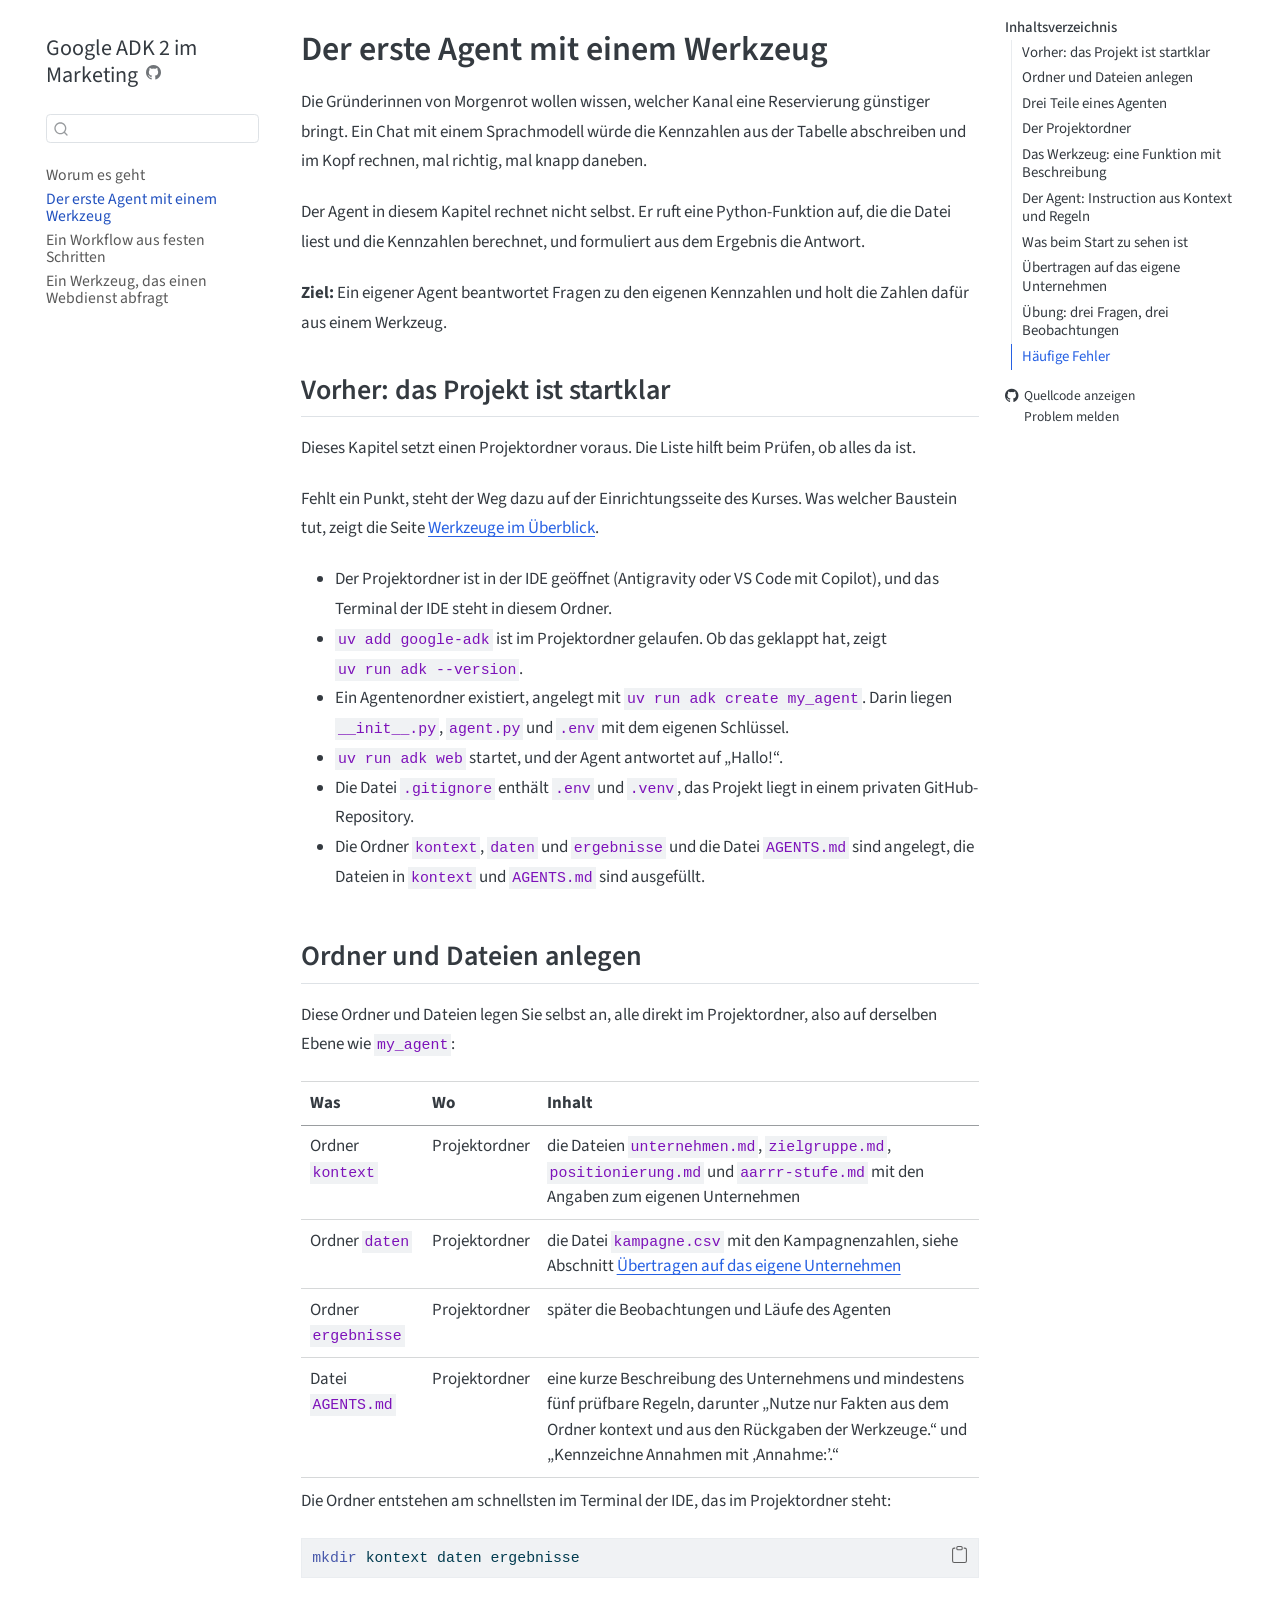
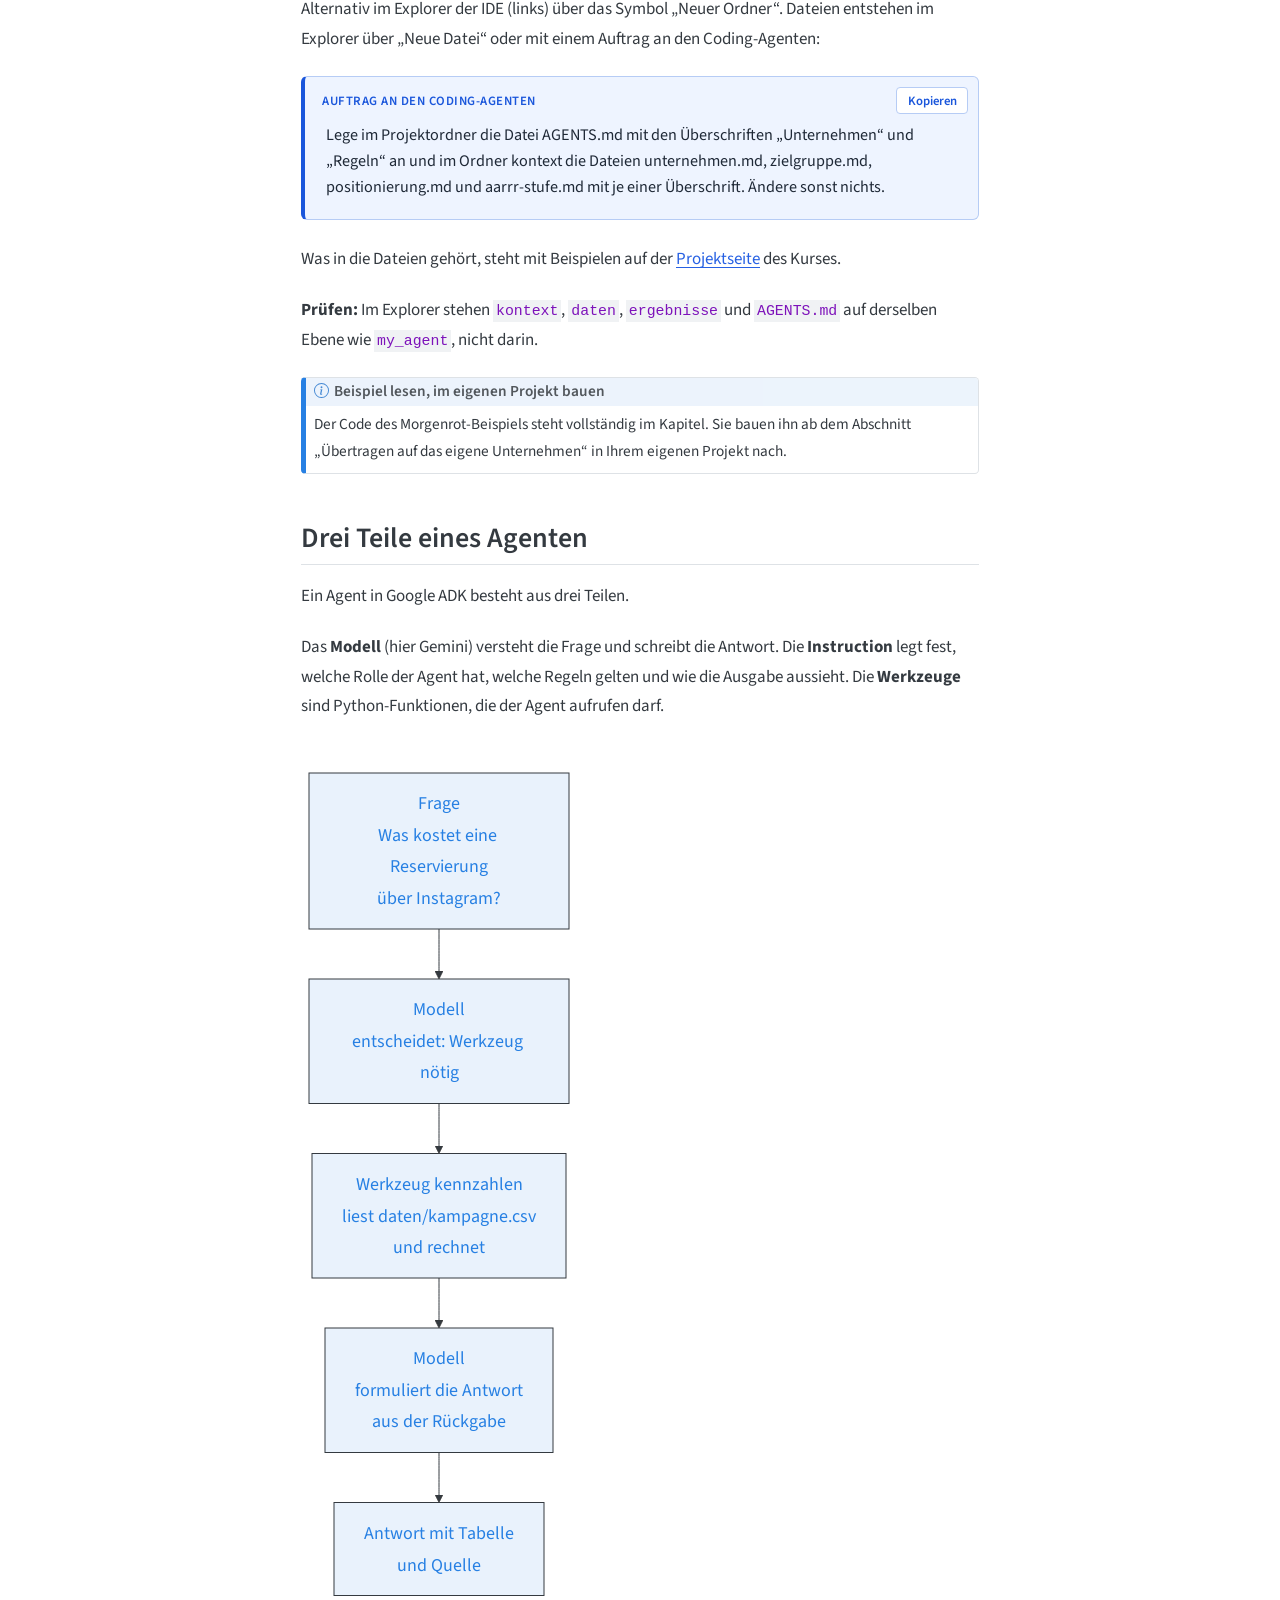
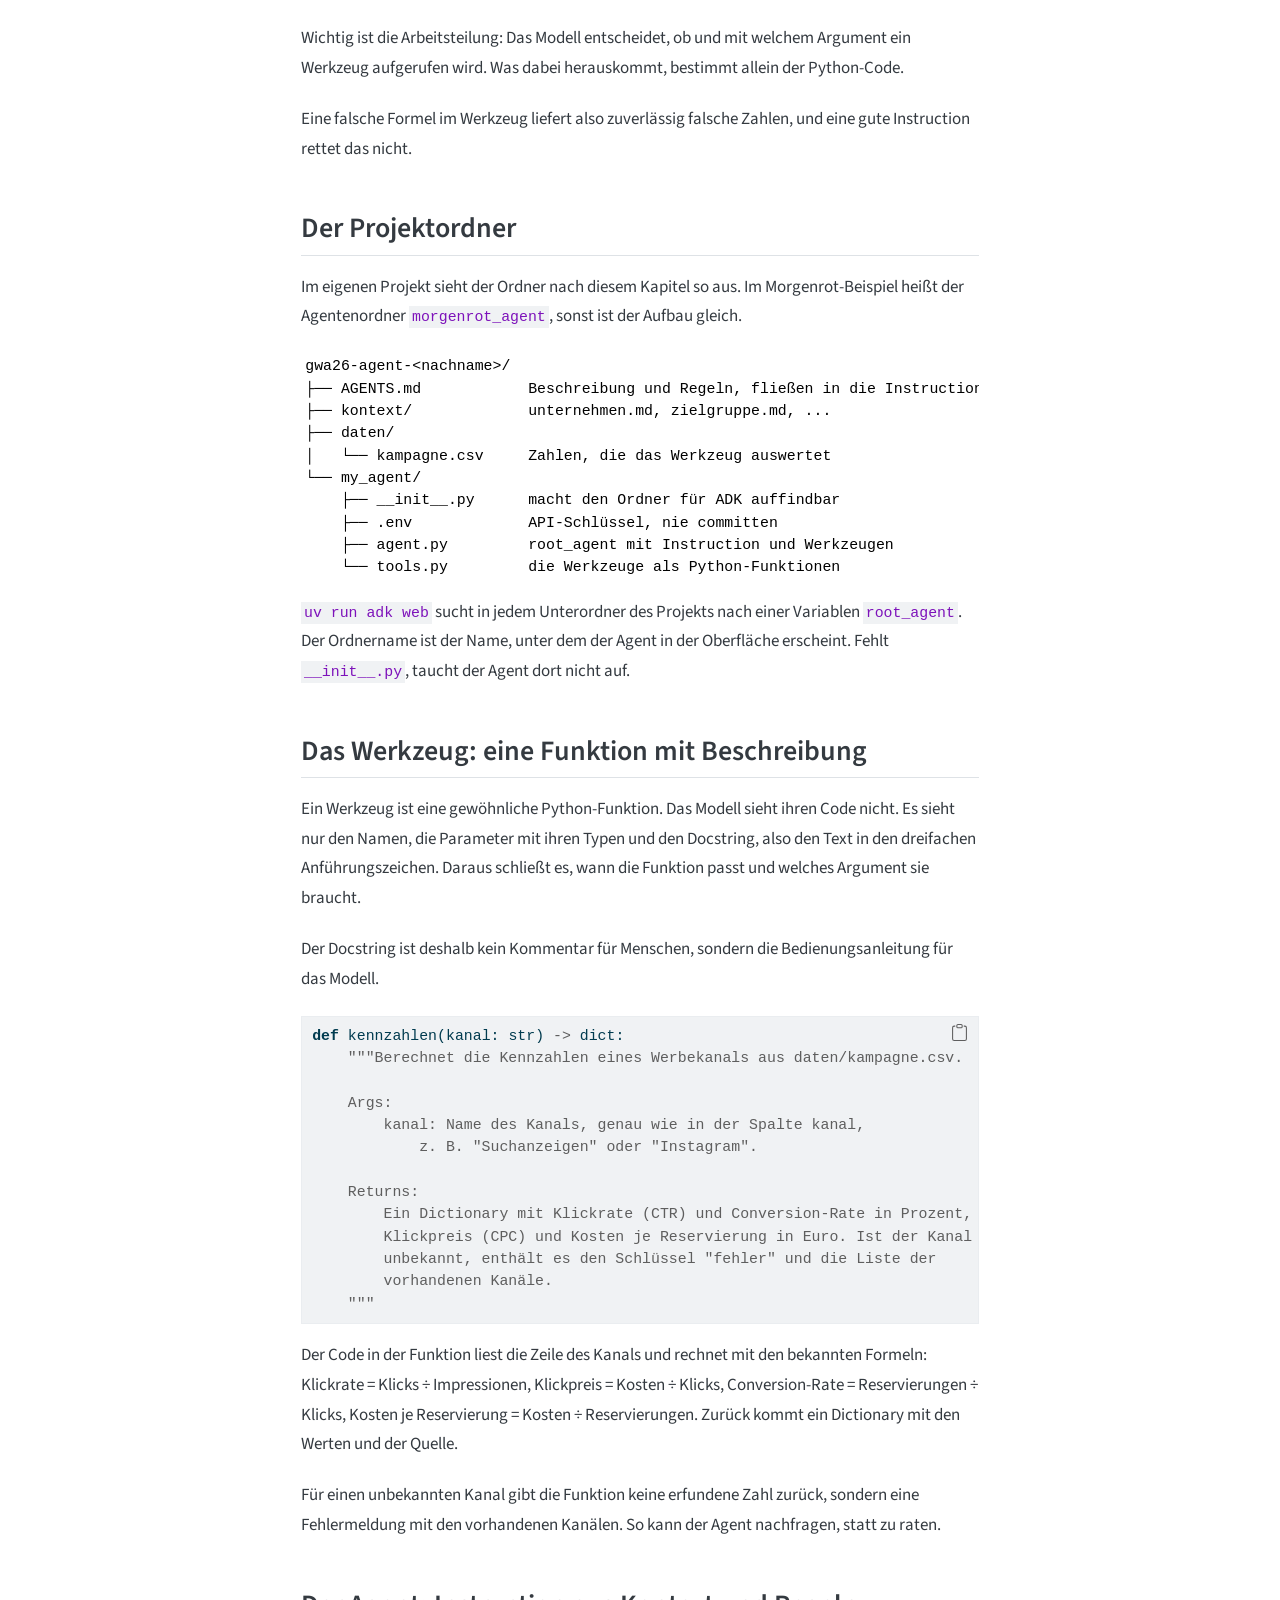
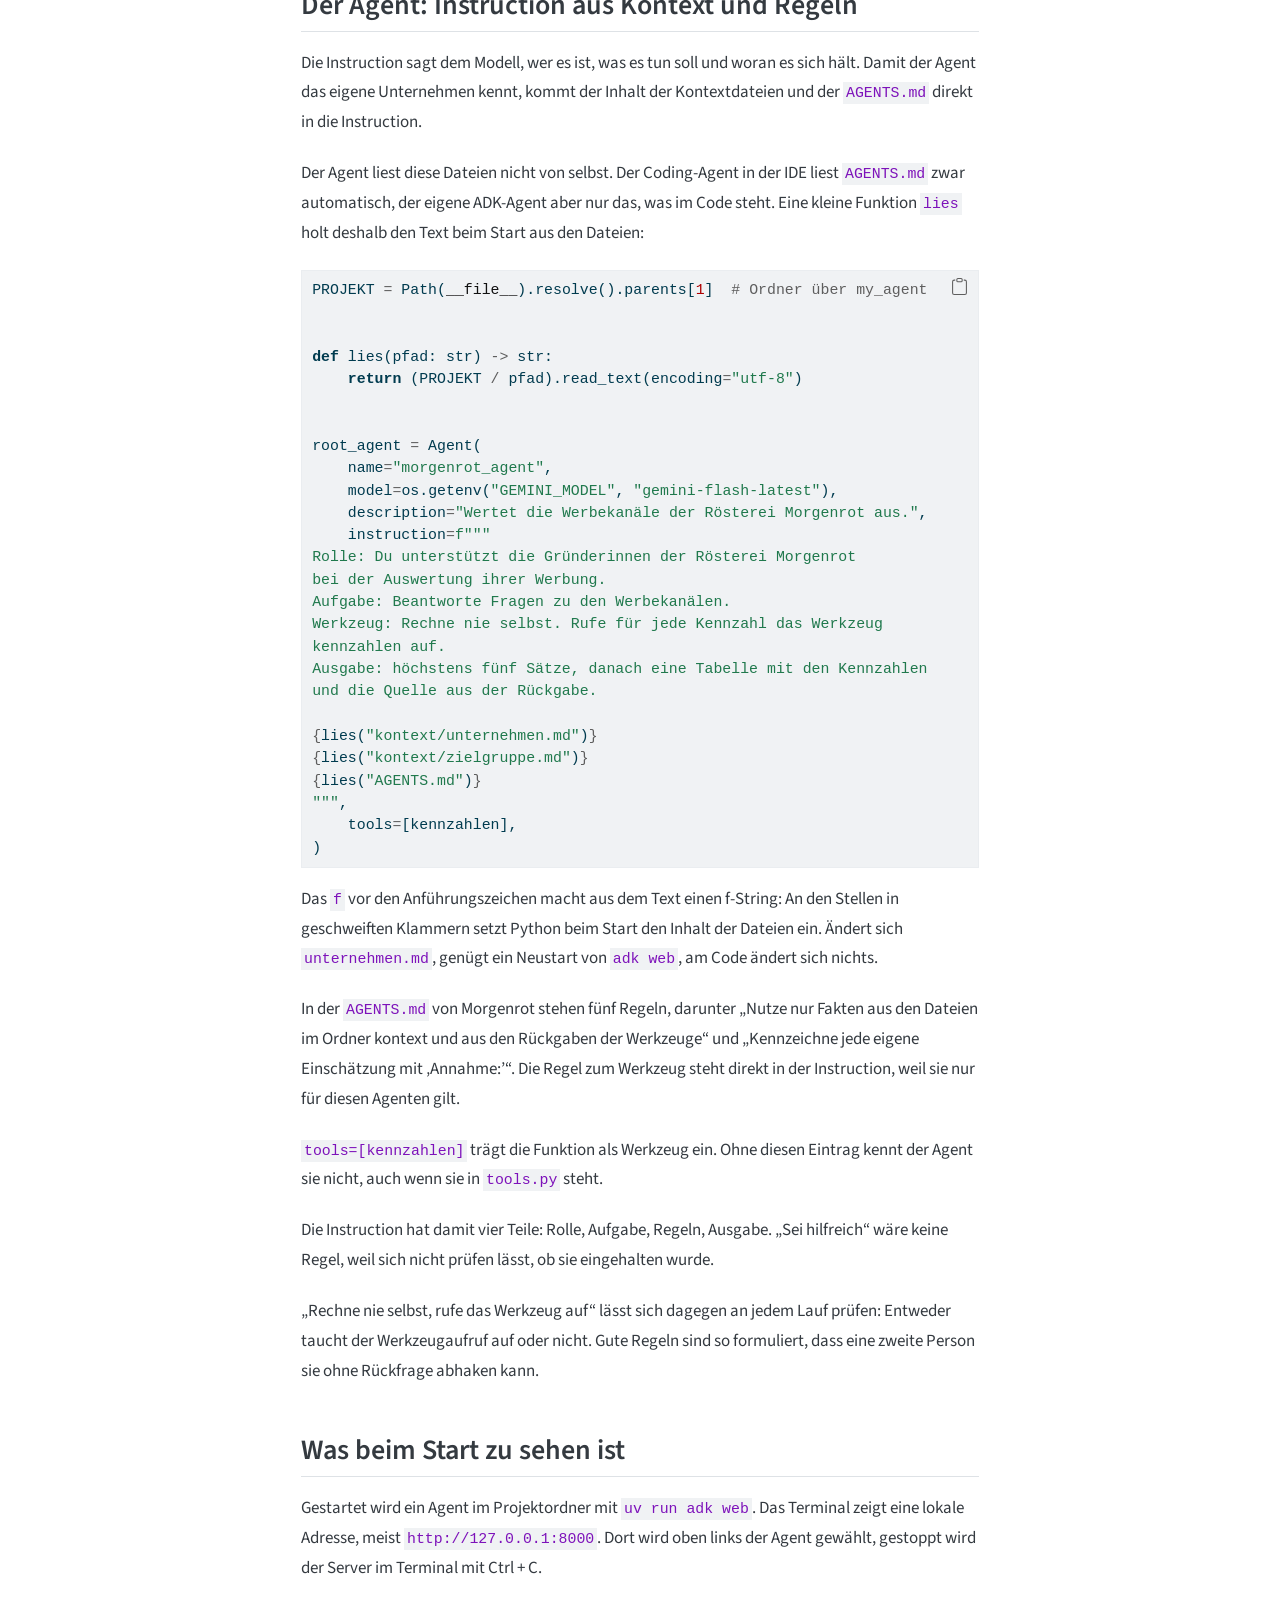
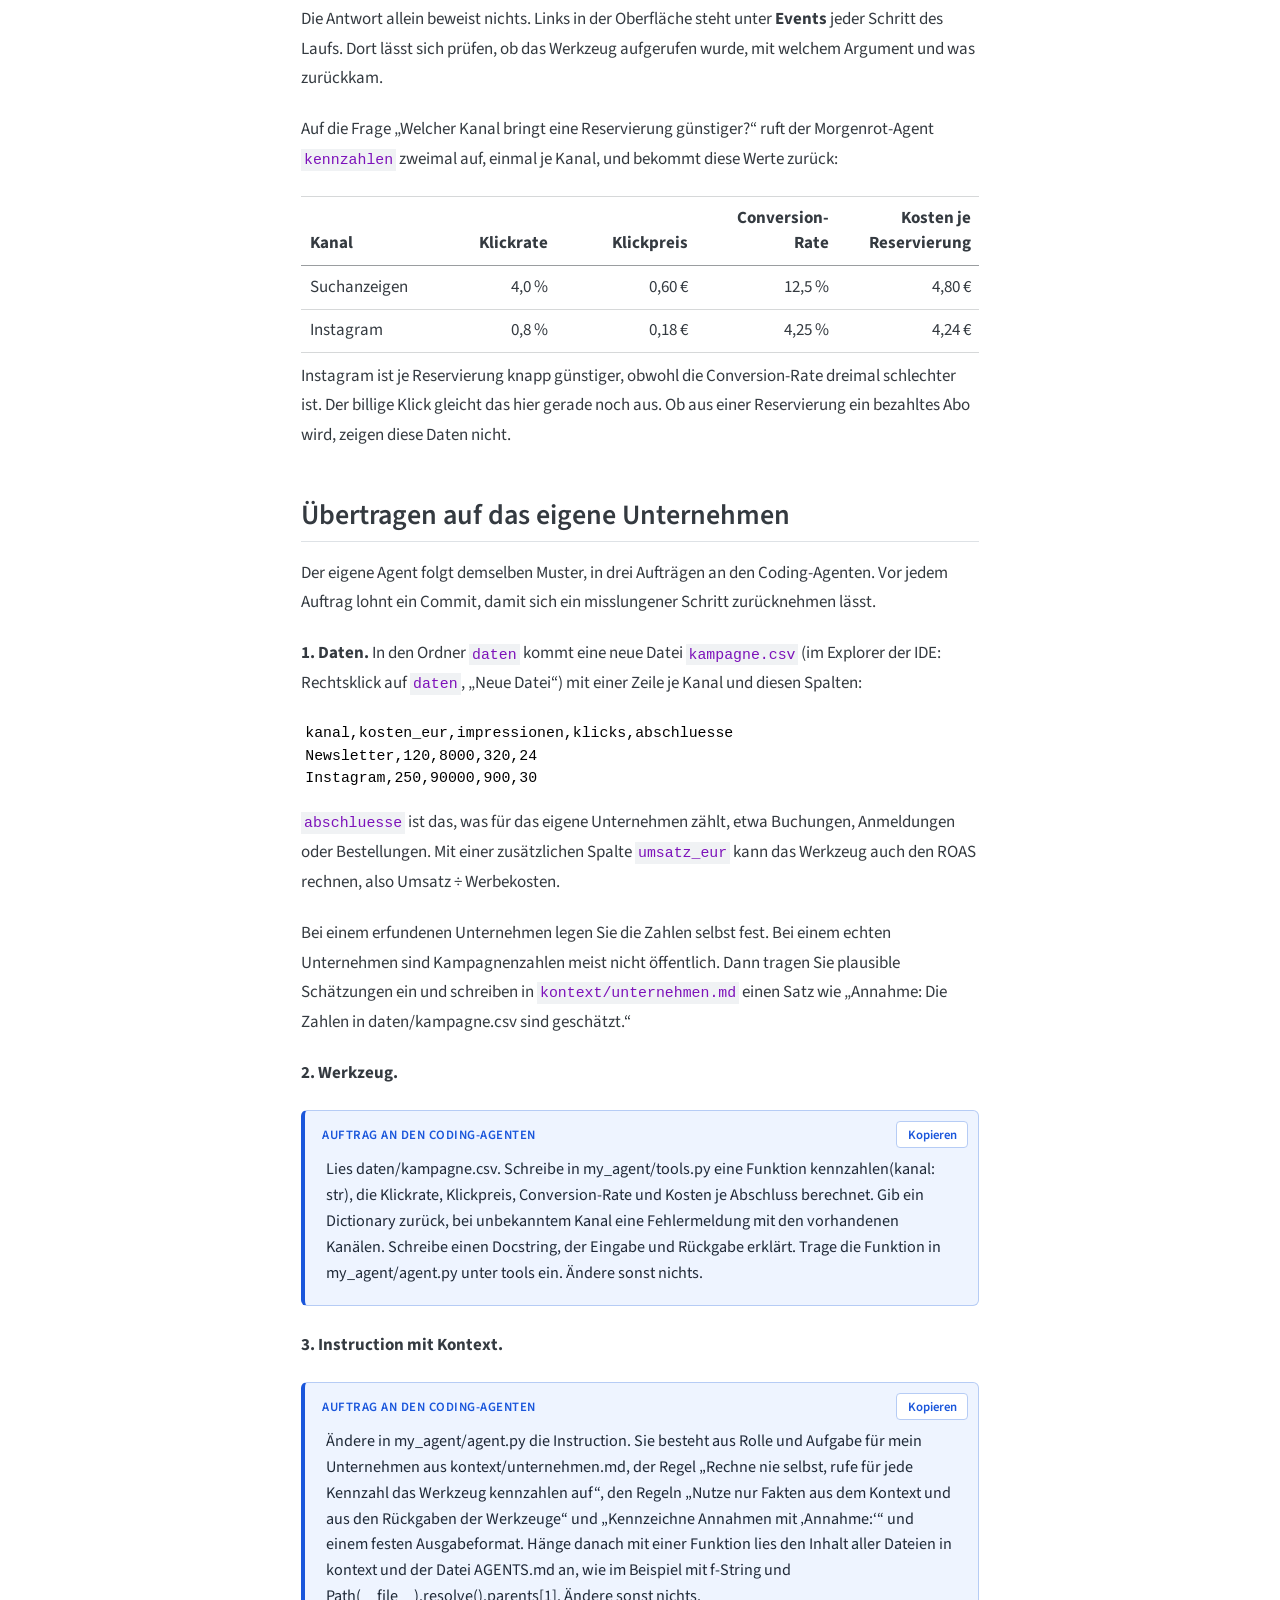
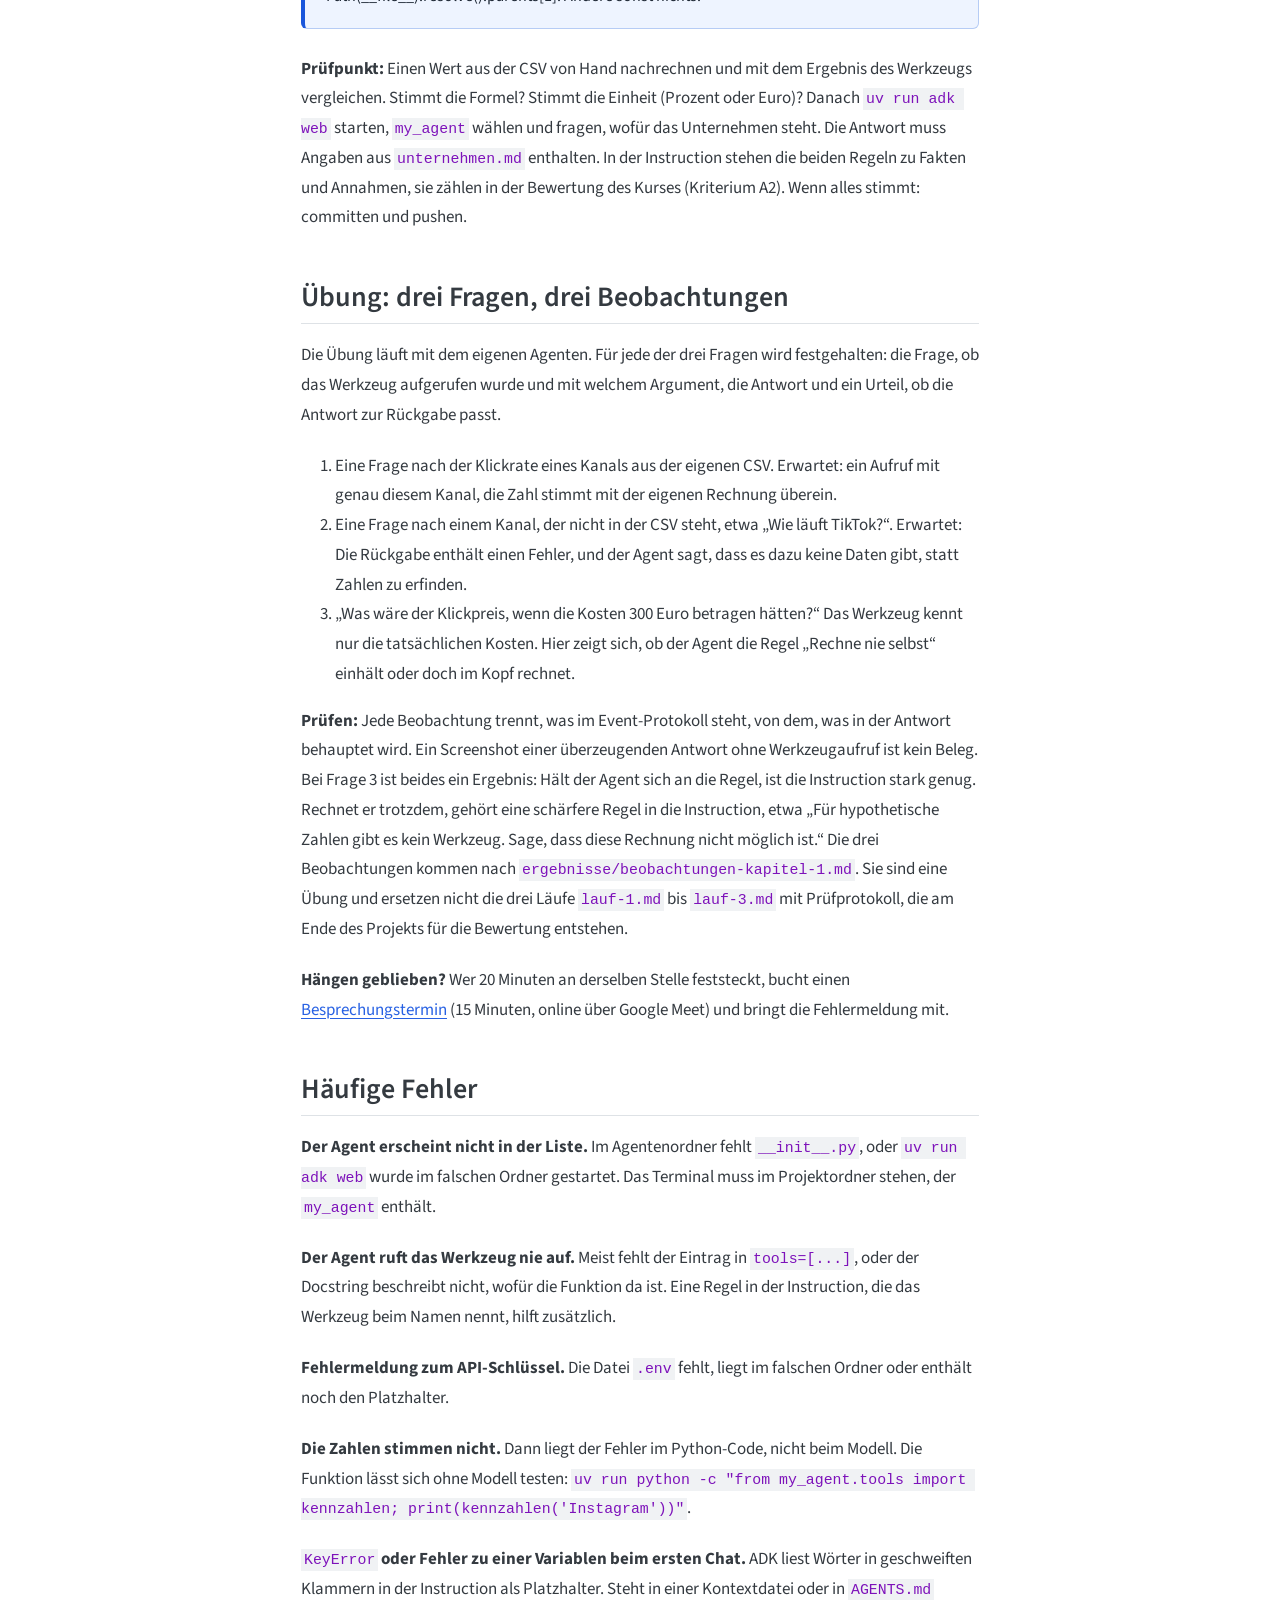
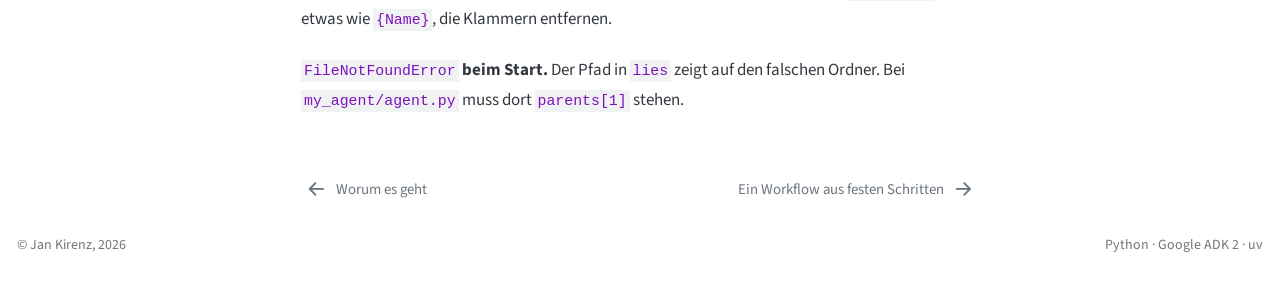
==== commit a2004feb: "Built site for gh-pages" ====
--- a/kapitel/01-erster-agent.html
+++ b/kapitel/01-erster-agent.html
@@ -77,7 +77,7 @@
 <link href="../site_libs/quarto-html/quarto-syntax-highlighting-ed96de9b727972fe78a7b5d16c58bf87.css" rel="stylesheet" id="quarto-text-highlighting-styles">
 <script src="../site_libs/bootstrap/bootstrap.min.js"></script>
 <link href="../site_libs/bootstrap/bootstrap-icons.css" rel="stylesheet">
-<link href="../site_libs/bootstrap/bootstrap-2533f8eb835bb007e8468656c0ea9283.min.css" rel="stylesheet" append-hash="true" id="quarto-bootstrap" data-mode="light">
+<link href="../site_libs/bootstrap/bootstrap-d8077d77e2478e1d92636efd4578fa50.min.css" rel="stylesheet" append-hash="true" id="quarto-bootstrap" data-mode="light">
 <script id="quarto-search-options" type="application/json">{
   "location": "sidebar",
   "copy-button": false,
@@ -110,6 +110,7 @@
 <link href="../site_libs/quarto-diagram/mermaid.css" rel="stylesheet">
 
 
+<link rel="stylesheet" href="../styles.css">
 </head>
 
 <body class="nav-sidebar floating quarto-light">
@@ -215,11 +216,13 @@
 </header>
 
 
-<p>Die Gründerinnen von Morgenrot wollen wissen, welcher Kanal eine Reservierung günstiger bringt. Ein Chat mit einem Sprachmodell würde die Kennzahlen aus der Tabelle abschreiben und im Kopf rechnen, mal richtig, mal knapp daneben. Der Agent in diesem Kapitel rechnet nicht selbst. Er ruft eine Python-Funktion auf, die die Datei liest und die Kennzahlen berechnet, und formuliert aus dem Ergebnis die Antwort.</p>
+<p>Die Gründerinnen von Morgenrot wollen wissen, welcher Kanal eine Reservierung günstiger bringt. Ein Chat mit einem Sprachmodell würde die Kennzahlen aus der Tabelle abschreiben und im Kopf rechnen, mal richtig, mal knapp daneben.</p>
+<p>Der Agent in diesem Kapitel rechnet nicht selbst. Er ruft eine Python-Funktion auf, die die Datei liest und die Kennzahlen berechnet, und formuliert aus dem Ergebnis die Antwort.</p>
 <p><strong>Ziel:</strong> Ein eigener Agent beantwortet Fragen zu den eigenen Kennzahlen und holt die Zahlen dafür aus einem Werkzeug.</p>
 <section id="vorher-das-projekt-ist-startklar" class="level2">
 <h2 class="anchored" data-anchor-id="vorher-das-projekt-ist-startklar">Vorher: das Projekt ist startklar</h2>
-<p>Dieses Kapitel setzt einen Projektordner voraus. Die Liste hilft beim Prüfen, ob alles da ist. Fehlt ein Punkt, steht der Weg dazu auf der Einrichtungsseite des Kurses. Was welcher Baustein tut, zeigt die Seite <a href="https://kirenz.github.io/genai-web-analytics-ws2627/bausteine.html">Werkzeuge im Überblick</a>.</p>
+<p>Dieses Kapitel setzt einen Projektordner voraus. Die Liste hilft beim Prüfen, ob alles da ist.</p>
+<p>Fehlt ein Punkt, steht der Weg dazu auf der Einrichtungsseite des Kurses. Was welcher Baustein tut, zeigt die Seite <a href="https://kirenz.github.io/genai-web-analytics-ws2627/bausteine.html">Werkzeuge im Überblick</a>.</p>
 <ul>
 <li>Der Projektordner ist in der IDE geöffnet (Antigravity oder VS Code mit Copilot), und das Terminal der IDE steht in diesem Ordner.</li>
 <li><code>uv add google-adk</code> ist im Projektordner gelaufen. Ob das geklappt hat, zeigt <code>uv run adk --version</code>.</li>
@@ -266,9 +269,7 @@
 <p>Die Ordner entstehen am schnellsten im Terminal der IDE, das im Projektordner steht:</p>
 <div class="code-copy-outer-scaffold"><div class="sourceCode" id="cb1"><pre class="sourceCode bash code-with-copy"><code class="sourceCode bash"><span id="cb1-1"><a href="#cb1-1" aria-hidden="true" tabindex="-1"></a><span class="fu">mkdir</span> kontext daten ergebnisse</span></code></pre></div><button title="In die Zwischenablage kopieren" class="code-copy-button"><i class="bi"></i></button></div>
 <p>Alternativ im Explorer der IDE (links) über das Symbol „Neuer Ordner“. Dateien entstehen im Explorer über „Neue Datei“ oder mit einem Auftrag an den Coding-Agenten:</p>
-<blockquote class="blockquote">
-<p>Lege im Projektordner die Datei AGENTS.md mit den Überschriften „Unternehmen“ und „Regeln“ an und im Ordner kontext die Dateien unternehmen.md, zielgruppe.md, positionierung.md und aarrr-stufe.md mit je einer Überschrift. Ändere sonst nichts.</p>
-</blockquote>
+<pre class="text prompt"><code>Lege im Projektordner die Datei AGENTS.md mit den Überschriften „Unternehmen“ und „Regeln“ an und im Ordner kontext die Dateien unternehmen.md, zielgruppe.md, positionierung.md und aarrr-stufe.md mit je einer Überschrift. Ändere sonst nichts.</code></pre>
 <p>Was in die Dateien gehört, steht mit Beispielen auf der <a href="https://kirenz.github.io/genai-web-analytics-ws2627/projekt.html#kontext">Projektseite</a> des Kurses.</p>
 <p><strong>Prüfen:</strong> Im Explorer stehen <code>kontext</code>, <code>daten</code>, <code>ergebnisse</code> und <code>AGENTS.md</code> auf derselben Ebene wie <code>my_agent</code>, nicht darin.</p>
 <div class="callout callout-style-default callout-note callout-titled">
@@ -287,7 +288,8 @@
 </section>
 <section id="drei-teile-eines-agenten" class="level2">
 <h2 class="anchored" data-anchor-id="drei-teile-eines-agenten">Drei Teile eines Agenten</h2>
-<p>Ein Agent in Google ADK besteht aus drei Teilen. Das <strong>Modell</strong> (hier Gemini) versteht die Frage und schreibt die Antwort. Die <strong>Instruction</strong> legt fest, welche Rolle der Agent hat, welche Regeln gelten und wie die Ausgabe aussieht. Die <strong>Werkzeuge</strong> sind Python-Funktionen, die der Agent aufrufen darf.</p>
+<p>Ein Agent in Google ADK besteht aus drei Teilen.</p>
+<p>Das <strong>Modell</strong> (hier Gemini) versteht die Frage und schreibt die Antwort. Die <strong>Instruction</strong> legt fest, welche Rolle der Agent hat, welche Regeln gelten und wie die Ausgabe aussieht. Die <strong>Werkzeuge</strong> sind Python-Funktionen, die der Agent aufrufen darf.</p>
 <div class="cell" data-layout-align="default">
 <div class="cell-output-display">
 <div>
@@ -305,7 +307,8 @@
 </div>
 </div>
 </div>
-<p>Wichtig ist die Arbeitsteilung: Das Modell entscheidet, ob und mit welchem Argument ein Werkzeug aufgerufen wird. Was dabei herauskommt, bestimmt allein der Python-Code. Eine falsche Formel im Werkzeug liefert also zuverlässig falsche Zahlen, und eine gute Instruction rettet das nicht.</p>
+<p>Wichtig ist die Arbeitsteilung: Das Modell entscheidet, ob und mit welchem Argument ein Werkzeug aufgerufen wird. Was dabei herauskommt, bestimmt allein der Python-Code.</p>
+<p>Eine falsche Formel im Werkzeug liefert also zuverlässig falsche Zahlen, und eine gute Instruction rettet das nicht.</p>
 </section>
 <section id="der-projektordner" class="level2">
 <h2 class="anchored" data-anchor-id="der-projektordner">Der Projektordner</h2>
@@ -324,59 +327,65 @@
 </section>
 <section id="das-werkzeug-eine-funktion-mit-beschreibung" class="level2">
 <h2 class="anchored" data-anchor-id="das-werkzeug-eine-funktion-mit-beschreibung">Das Werkzeug: eine Funktion mit Beschreibung</h2>
-<p>Ein Werkzeug ist eine gewöhnliche Python-Funktion. Das Modell sieht ihren Code nicht. Es sieht nur den Namen, die Parameter mit ihren Typen und den Docstring, also den Text in den dreifachen Anführungszeichen. Daraus schließt es, wann die Funktion passt und welches Argument sie braucht. Der Docstring ist deshalb kein Kommentar für Menschen, sondern die Bedienungsanleitung für das Modell.</p>
-<div class="code-copy-outer-scaffold"><div class="sourceCode" id="cb3"><pre class="sourceCode python code-with-copy"><code class="sourceCode python"><span id="cb3-1"><a href="#cb3-1" aria-hidden="true" tabindex="-1"></a><span class="kw">def</span> kennzahlen(kanal: <span class="bu">str</span>) <span class="op">-&gt;</span> <span class="bu">dict</span>:</span>
-<span id="cb3-2"><a href="#cb3-2" aria-hidden="true" tabindex="-1"></a>    <span class="co">"""Berechnet die Kennzahlen eines Werbekanals aus daten/kampagne.csv.</span></span>
-<span id="cb3-3"><a href="#cb3-3" aria-hidden="true" tabindex="-1"></a></span>
-<span id="cb3-4"><a href="#cb3-4" aria-hidden="true" tabindex="-1"></a><span class="co">    Args:</span></span>
-<span id="cb3-5"><a href="#cb3-5" aria-hidden="true" tabindex="-1"></a><span class="co">        kanal: Name des Kanals, genau wie in der Spalte kanal,</span></span>
-<span id="cb3-6"><a href="#cb3-6" aria-hidden="true" tabindex="-1"></a><span class="co">            z. B. "Suchanzeigen" oder "Instagram".</span></span>
-<span id="cb3-7"><a href="#cb3-7" aria-hidden="true" tabindex="-1"></a></span>
-<span id="cb3-8"><a href="#cb3-8" aria-hidden="true" tabindex="-1"></a><span class="co">    Returns:</span></span>
-<span id="cb3-9"><a href="#cb3-9" aria-hidden="true" tabindex="-1"></a><span class="co">        Ein Dictionary mit Klickrate (CTR) und Conversion-Rate in Prozent,</span></span>
-<span id="cb3-10"><a href="#cb3-10" aria-hidden="true" tabindex="-1"></a><span class="co">        Klickpreis (CPC) und Kosten je Reservierung in Euro. Ist der Kanal</span></span>
-<span id="cb3-11"><a href="#cb3-11" aria-hidden="true" tabindex="-1"></a><span class="co">        unbekannt, enthält es den Schlüssel "fehler" und die Liste der</span></span>
-<span id="cb3-12"><a href="#cb3-12" aria-hidden="true" tabindex="-1"></a><span class="co">        vorhandenen Kanäle.</span></span>
-<span id="cb3-13"><a href="#cb3-13" aria-hidden="true" tabindex="-1"></a><span class="co">    """</span></span></code></pre></div><button title="In die Zwischenablage kopieren" class="code-copy-button"><i class="bi"></i></button></div>
-<p>Der Rumpf der Funktion liest die Zeile des Kanals und rechnet mit den bekannten Formeln: Klickrate = Klicks ÷ Impressionen, Klickpreis = Kosten ÷ Klicks, Conversion-Rate = Reservierungen ÷ Klicks, Kosten je Reservierung = Kosten ÷ Reservierungen. Zurück kommt ein Dictionary mit den Werten und der Quelle. Für einen unbekannten Kanal gibt die Funktion keine erfundene Zahl zurück, sondern eine Fehlermeldung mit den vorhandenen Kanälen. So kann der Agent nachfragen, statt zu raten.</p>
+<p>Ein Werkzeug ist eine gewöhnliche Python-Funktion. Das Modell sieht ihren Code nicht. Es sieht nur den Namen, die Parameter mit ihren Typen und den Docstring, also den Text in den dreifachen Anführungszeichen. Daraus schließt es, wann die Funktion passt und welches Argument sie braucht.</p>
+<p>Der Docstring ist deshalb kein Kommentar für Menschen, sondern die Bedienungsanleitung für das Modell.</p>
+<div class="code-copy-outer-scaffold"><div class="sourceCode" id="cb4"><pre class="sourceCode python code-with-copy"><code class="sourceCode python"><span id="cb4-1"><a href="#cb4-1" aria-hidden="true" tabindex="-1"></a><span class="kw">def</span> kennzahlen(kanal: <span class="bu">str</span>) <span class="op">-&gt;</span> <span class="bu">dict</span>:</span>
+<span id="cb4-2"><a href="#cb4-2" aria-hidden="true" tabindex="-1"></a>    <span class="co">"""Berechnet die Kennzahlen eines Werbekanals aus daten/kampagne.csv.</span></span>
+<span id="cb4-3"><a href="#cb4-3" aria-hidden="true" tabindex="-1"></a></span>
+<span id="cb4-4"><a href="#cb4-4" aria-hidden="true" tabindex="-1"></a><span class="co">    Args:</span></span>
+<span id="cb4-5"><a href="#cb4-5" aria-hidden="true" tabindex="-1"></a><span class="co">        kanal: Name des Kanals, genau wie in der Spalte kanal,</span></span>
+<span id="cb4-6"><a href="#cb4-6" aria-hidden="true" tabindex="-1"></a><span class="co">            z. B. "Suchanzeigen" oder "Instagram".</span></span>
+<span id="cb4-7"><a href="#cb4-7" aria-hidden="true" tabindex="-1"></a></span>
+<span id="cb4-8"><a href="#cb4-8" aria-hidden="true" tabindex="-1"></a><span class="co">    Returns:</span></span>
+<span id="cb4-9"><a href="#cb4-9" aria-hidden="true" tabindex="-1"></a><span class="co">        Ein Dictionary mit Klickrate (CTR) und Conversion-Rate in Prozent,</span></span>
+<span id="cb4-10"><a href="#cb4-10" aria-hidden="true" tabindex="-1"></a><span class="co">        Klickpreis (CPC) und Kosten je Reservierung in Euro. Ist der Kanal</span></span>
+<span id="cb4-11"><a href="#cb4-11" aria-hidden="true" tabindex="-1"></a><span class="co">        unbekannt, enthält es den Schlüssel "fehler" und die Liste der</span></span>
+<span id="cb4-12"><a href="#cb4-12" aria-hidden="true" tabindex="-1"></a><span class="co">        vorhandenen Kanäle.</span></span>
+<span id="cb4-13"><a href="#cb4-13" aria-hidden="true" tabindex="-1"></a><span class="co">    """</span></span></code></pre></div><button title="In die Zwischenablage kopieren" class="code-copy-button"><i class="bi"></i></button></div>
+<p>Der Code in der Funktion liest die Zeile des Kanals und rechnet mit den bekannten Formeln: Klickrate = Klicks ÷ Impressionen, Klickpreis = Kosten ÷ Klicks, Conversion-Rate = Reservierungen ÷ Klicks, Kosten je Reservierung = Kosten ÷ Reservierungen. Zurück kommt ein Dictionary mit den Werten und der Quelle.</p>
+<p>Für einen unbekannten Kanal gibt die Funktion keine erfundene Zahl zurück, sondern eine Fehlermeldung mit den vorhandenen Kanälen. So kann der Agent nachfragen, statt zu raten.</p>
 </section>
 <section id="der-agent-instruction-aus-kontext-und-regeln" class="level2">
 <h2 class="anchored" data-anchor-id="der-agent-instruction-aus-kontext-und-regeln">Der Agent: Instruction aus Kontext und Regeln</h2>
-<p>Die Instruction sagt dem Modell, wer es ist, was es tun soll und woran es sich hält. Damit der Agent das eigene Unternehmen kennt, kommt der Inhalt der Kontextdateien und der <code>AGENTS.md</code> direkt in die Instruction. Der Agent liest diese Dateien nicht von selbst. Der Coding-Agent in der IDE liest <code>AGENTS.md</code> zwar automatisch, der eigene ADK-Agent aber nur das, was im Code steht. Eine kleine Funktion <code>lies</code> holt deshalb den Text beim Start aus den Dateien:</p>
-<div class="code-copy-outer-scaffold"><div class="sourceCode" id="cb4"><pre class="sourceCode python code-with-copy"><code class="sourceCode python"><span id="cb4-1"><a href="#cb4-1" aria-hidden="true" tabindex="-1"></a>PROJEKT <span class="op">=</span> Path(<span class="va">__file__</span>).resolve().parents[<span class="dv">1</span>]  <span class="co"># Ordner über my_agent</span></span>
-<span id="cb4-2"><a href="#cb4-2" aria-hidden="true" tabindex="-1"></a></span>
-<span id="cb4-3"><a href="#cb4-3" aria-hidden="true" tabindex="-1"></a></span>
-<span id="cb4-4"><a href="#cb4-4" aria-hidden="true" tabindex="-1"></a><span class="kw">def</span> lies(pfad: <span class="bu">str</span>) <span class="op">-&gt;</span> <span class="bu">str</span>:</span>
-<span id="cb4-5"><a href="#cb4-5" aria-hidden="true" tabindex="-1"></a>    <span class="cf">return</span> (PROJEKT <span class="op">/</span> pfad).read_text(encoding<span class="op">=</span><span class="st">"utf-8"</span>)</span>
-<span id="cb4-6"><a href="#cb4-6" aria-hidden="true" tabindex="-1"></a></span>
-<span id="cb4-7"><a href="#cb4-7" aria-hidden="true" tabindex="-1"></a></span>
-<span id="cb4-8"><a href="#cb4-8" aria-hidden="true" tabindex="-1"></a>root_agent <span class="op">=</span> Agent(</span>
-<span id="cb4-9"><a href="#cb4-9" aria-hidden="true" tabindex="-1"></a>    name<span class="op">=</span><span class="st">"morgenrot_agent"</span>,</span>
-<span id="cb4-10"><a href="#cb4-10" aria-hidden="true" tabindex="-1"></a>    model<span class="op">=</span>os.getenv(<span class="st">"GEMINI_MODEL"</span>, <span class="st">"gemini-flash-latest"</span>),</span>
-<span id="cb4-11"><a href="#cb4-11" aria-hidden="true" tabindex="-1"></a>    description<span class="op">=</span><span class="st">"Wertet die Werbekanäle der Rösterei Morgenrot aus."</span>,</span>
-<span id="cb4-12"><a href="#cb4-12" aria-hidden="true" tabindex="-1"></a>    instruction<span class="op">=</span><span class="ss">f"""</span></span>
-<span id="cb4-13"><a href="#cb4-13" aria-hidden="true" tabindex="-1"></a><span class="ss">Rolle: Du unterstützt die Gründerinnen der Rösterei Morgenrot</span></span>
-<span id="cb4-14"><a href="#cb4-14" aria-hidden="true" tabindex="-1"></a><span class="ss">bei der Auswertung ihrer Werbung.</span></span>
-<span id="cb4-15"><a href="#cb4-15" aria-hidden="true" tabindex="-1"></a><span class="ss">Aufgabe: Beantworte Fragen zu den Werbekanälen.</span></span>
-<span id="cb4-16"><a href="#cb4-16" aria-hidden="true" tabindex="-1"></a><span class="ss">Werkzeug: Rechne nie selbst. Rufe für jede Kennzahl das Werkzeug</span></span>
-<span id="cb4-17"><a href="#cb4-17" aria-hidden="true" tabindex="-1"></a><span class="ss">kennzahlen auf.</span></span>
-<span id="cb4-18"><a href="#cb4-18" aria-hidden="true" tabindex="-1"></a><span class="ss">Ausgabe: höchstens fünf Sätze, danach eine Tabelle mit den Kennzahlen</span></span>
-<span id="cb4-19"><a href="#cb4-19" aria-hidden="true" tabindex="-1"></a><span class="ss">und die Quelle aus der Rückgabe.</span></span>
-<span id="cb4-20"><a href="#cb4-20" aria-hidden="true" tabindex="-1"></a></span>
-<span id="cb4-21"><a href="#cb4-21" aria-hidden="true" tabindex="-1"></a><span class="sc">{</span>lies(<span class="st">"kontext/unternehmen.md"</span>)<span class="sc">}</span></span>
-<span id="cb4-22"><a href="#cb4-22" aria-hidden="true" tabindex="-1"></a><span class="sc">{</span>lies(<span class="st">"kontext/zielgruppe.md"</span>)<span class="sc">}</span></span>
-<span id="cb4-23"><a href="#cb4-23" aria-hidden="true" tabindex="-1"></a><span class="sc">{</span>lies(<span class="st">"AGENTS.md"</span>)<span class="sc">}</span></span>
-<span id="cb4-24"><a href="#cb4-24" aria-hidden="true" tabindex="-1"></a><span class="ss">"""</span>,</span>
-<span id="cb4-25"><a href="#cb4-25" aria-hidden="true" tabindex="-1"></a>    tools<span class="op">=</span>[kennzahlen],</span>
-<span id="cb4-26"><a href="#cb4-26" aria-hidden="true" tabindex="-1"></a>)</span></code></pre></div><button title="In die Zwischenablage kopieren" class="code-copy-button"><i class="bi"></i></button></div>
+<p>Die Instruction sagt dem Modell, wer es ist, was es tun soll und woran es sich hält. Damit der Agent das eigene Unternehmen kennt, kommt der Inhalt der Kontextdateien und der <code>AGENTS.md</code> direkt in die Instruction.</p>
+<p>Der Agent liest diese Dateien nicht von selbst. Der Coding-Agent in der IDE liest <code>AGENTS.md</code> zwar automatisch, der eigene ADK-Agent aber nur das, was im Code steht. Eine kleine Funktion <code>lies</code> holt deshalb den Text beim Start aus den Dateien:</p>
+<div class="code-copy-outer-scaffold"><div class="sourceCode" id="cb5"><pre class="sourceCode python code-with-copy"><code class="sourceCode python"><span id="cb5-1"><a href="#cb5-1" aria-hidden="true" tabindex="-1"></a>PROJEKT <span class="op">=</span> Path(<span class="va">__file__</span>).resolve().parents[<span class="dv">1</span>]  <span class="co"># Ordner über my_agent</span></span>
+<span id="cb5-2"><a href="#cb5-2" aria-hidden="true" tabindex="-1"></a></span>
+<span id="cb5-3"><a href="#cb5-3" aria-hidden="true" tabindex="-1"></a></span>
+<span id="cb5-4"><a href="#cb5-4" aria-hidden="true" tabindex="-1"></a><span class="kw">def</span> lies(pfad: <span class="bu">str</span>) <span class="op">-&gt;</span> <span class="bu">str</span>:</span>
+<span id="cb5-5"><a href="#cb5-5" aria-hidden="true" tabindex="-1"></a>    <span class="cf">return</span> (PROJEKT <span class="op">/</span> pfad).read_text(encoding<span class="op">=</span><span class="st">"utf-8"</span>)</span>
+<span id="cb5-6"><a href="#cb5-6" aria-hidden="true" tabindex="-1"></a></span>
+<span id="cb5-7"><a href="#cb5-7" aria-hidden="true" tabindex="-1"></a></span>
+<span id="cb5-8"><a href="#cb5-8" aria-hidden="true" tabindex="-1"></a>root_agent <span class="op">=</span> Agent(</span>
+<span id="cb5-9"><a href="#cb5-9" aria-hidden="true" tabindex="-1"></a>    name<span class="op">=</span><span class="st">"morgenrot_agent"</span>,</span>
+<span id="cb5-10"><a href="#cb5-10" aria-hidden="true" tabindex="-1"></a>    model<span class="op">=</span>os.getenv(<span class="st">"GEMINI_MODEL"</span>, <span class="st">"gemini-flash-latest"</span>),</span>
+<span id="cb5-11"><a href="#cb5-11" aria-hidden="true" tabindex="-1"></a>    description<span class="op">=</span><span class="st">"Wertet die Werbekanäle der Rösterei Morgenrot aus."</span>,</span>
+<span id="cb5-12"><a href="#cb5-12" aria-hidden="true" tabindex="-1"></a>    instruction<span class="op">=</span><span class="ss">f"""</span></span>
+<span id="cb5-13"><a href="#cb5-13" aria-hidden="true" tabindex="-1"></a><span class="ss">Rolle: Du unterstützt die Gründerinnen der Rösterei Morgenrot</span></span>
+<span id="cb5-14"><a href="#cb5-14" aria-hidden="true" tabindex="-1"></a><span class="ss">bei der Auswertung ihrer Werbung.</span></span>
+<span id="cb5-15"><a href="#cb5-15" aria-hidden="true" tabindex="-1"></a><span class="ss">Aufgabe: Beantworte Fragen zu den Werbekanälen.</span></span>
+<span id="cb5-16"><a href="#cb5-16" aria-hidden="true" tabindex="-1"></a><span class="ss">Werkzeug: Rechne nie selbst. Rufe für jede Kennzahl das Werkzeug</span></span>
+<span id="cb5-17"><a href="#cb5-17" aria-hidden="true" tabindex="-1"></a><span class="ss">kennzahlen auf.</span></span>
+<span id="cb5-18"><a href="#cb5-18" aria-hidden="true" tabindex="-1"></a><span class="ss">Ausgabe: höchstens fünf Sätze, danach eine Tabelle mit den Kennzahlen</span></span>
+<span id="cb5-19"><a href="#cb5-19" aria-hidden="true" tabindex="-1"></a><span class="ss">und die Quelle aus der Rückgabe.</span></span>
+<span id="cb5-20"><a href="#cb5-20" aria-hidden="true" tabindex="-1"></a></span>
+<span id="cb5-21"><a href="#cb5-21" aria-hidden="true" tabindex="-1"></a><span class="sc">{</span>lies(<span class="st">"kontext/unternehmen.md"</span>)<span class="sc">}</span></span>
+<span id="cb5-22"><a href="#cb5-22" aria-hidden="true" tabindex="-1"></a><span class="sc">{</span>lies(<span class="st">"kontext/zielgruppe.md"</span>)<span class="sc">}</span></span>
+<span id="cb5-23"><a href="#cb5-23" aria-hidden="true" tabindex="-1"></a><span class="sc">{</span>lies(<span class="st">"AGENTS.md"</span>)<span class="sc">}</span></span>
+<span id="cb5-24"><a href="#cb5-24" aria-hidden="true" tabindex="-1"></a><span class="ss">"""</span>,</span>
+<span id="cb5-25"><a href="#cb5-25" aria-hidden="true" tabindex="-1"></a>    tools<span class="op">=</span>[kennzahlen],</span>
+<span id="cb5-26"><a href="#cb5-26" aria-hidden="true" tabindex="-1"></a>)</span></code></pre></div><button title="In die Zwischenablage kopieren" class="code-copy-button"><i class="bi"></i></button></div>
 <p>Das <code>f</code> vor den Anführungszeichen macht aus dem Text einen f-String: An den Stellen in geschweiften Klammern setzt Python beim Start den Inhalt der Dateien ein. Ändert sich <code>unternehmen.md</code>, genügt ein Neustart von <code>adk web</code>, am Code ändert sich nichts.</p>
-<p>In der <code>AGENTS.md</code> von Morgenrot stehen fünf Regeln, darunter „Nutze nur Fakten aus den Dateien im Ordner kontext und aus den Rückgaben der Werkzeuge“ und „Kennzeichne jede eigene Einschätzung mit ‚Annahme:’“. Die Regel zum Werkzeug steht direkt in der Instruction, weil sie nur für diesen Agenten gilt. <code>tools=[kennzahlen]</code> trägt die Funktion als Werkzeug ein. Ohne diesen Eintrag kennt der Agent sie nicht, auch wenn sie in <code>tools.py</code> steht.</p>
-<p>Die Instruction hat damit vier Teile: Rolle, Aufgabe, Regeln, Ausgabe. „Sei hilfreich“ wäre keine Regel, weil sich nicht prüfen lässt, ob sie eingehalten wurde. „Rechne nie selbst, rufe das Werkzeug auf“ lässt sich dagegen an jedem Lauf prüfen: Entweder taucht der Werkzeugaufruf auf oder nicht. Gute Regeln sind so formuliert, dass eine zweite Person sie ohne Rückfrage abhaken kann.</p>
+<p>In der <code>AGENTS.md</code> von Morgenrot stehen fünf Regeln, darunter „Nutze nur Fakten aus den Dateien im Ordner kontext und aus den Rückgaben der Werkzeuge“ und „Kennzeichne jede eigene Einschätzung mit ‚Annahme:’“. Die Regel zum Werkzeug steht direkt in der Instruction, weil sie nur für diesen Agenten gilt.</p>
+<p><code>tools=[kennzahlen]</code> trägt die Funktion als Werkzeug ein. Ohne diesen Eintrag kennt der Agent sie nicht, auch wenn sie in <code>tools.py</code> steht.</p>
+<p>Die Instruction hat damit vier Teile: Rolle, Aufgabe, Regeln, Ausgabe. „Sei hilfreich“ wäre keine Regel, weil sich nicht prüfen lässt, ob sie eingehalten wurde.</p>
+<p>„Rechne nie selbst, rufe das Werkzeug auf“ lässt sich dagegen an jedem Lauf prüfen: Entweder taucht der Werkzeugaufruf auf oder nicht. Gute Regeln sind so formuliert, dass eine zweite Person sie ohne Rückfrage abhaken kann.</p>
 </section>
 <section id="was-beim-start-zu-sehen-ist" class="level2">
 <h2 class="anchored" data-anchor-id="was-beim-start-zu-sehen-ist">Was beim Start zu sehen ist</h2>
 <p>Gestartet wird ein Agent im Projektordner mit <code>uv run adk web</code>. Das Terminal zeigt eine lokale Adresse, meist <code>http://127.0.0.1:8000</code>. Dort wird oben links der Agent gewählt, gestoppt wird der Server im Terminal mit Ctrl + C.</p>
-<p>Die Antwort allein beweist nichts. Links in der Oberfläche steht unter <strong>Events</strong> jeder Schritt des Laufs. Dort lässt sich prüfen, ob das Werkzeug aufgerufen wurde, mit welchem Argument und was zurückkam. Auf die Frage „Welcher Kanal bringt eine Reservierung günstiger?“ ruft der Morgenrot-Agent <code>kennzahlen</code> zweimal auf, einmal je Kanal, und bekommt diese Werte zurück:</p>
+<p>Die Antwort allein beweist nichts. Links in der Oberfläche steht unter <strong>Events</strong> jeder Schritt des Laufs. Dort lässt sich prüfen, ob das Werkzeug aufgerufen wurde, mit welchem Argument und was zurückkam.</p>
+<p>Auf die Frage „Welcher Kanal bringt eine Reservierung günstiger?“ ruft der Morgenrot-Agent <code>kennzahlen</code> zweimal auf, einmal je Kanal, und bekommt diese Werte zurück:</p>
 <table class="caption-top table">
 <colgroup>
 <col style="width: 15%">
@@ -420,15 +429,12 @@
 <pre class="text"><code>kanal,kosten_eur,impressionen,klicks,abschluesse
 Newsletter,120,8000,320,24
 Instagram,250,90000,900,30</code></pre>
-<p><code>abschluesse</code> ist das, was für das eigene Unternehmen zählt, etwa Buchungen, Anmeldungen oder Bestellungen. Mit einer zusätzlichen Spalte <code>umsatz_eur</code> kann das Werkzeug auch den ROAS rechnen, also Umsatz ÷ Werbekosten. Bei einem erfundenen Unternehmen legen Sie die Zahlen selbst fest. Bei einem echten Unternehmen sind Kampagnenzahlen meist nicht öffentlich. Dann tragen Sie plausible Schätzungen ein und schreiben in <code>kontext/unternehmen.md</code> einen Satz wie „Annahme: Die Zahlen in daten/kampagne.csv sind geschätzt.“</p>
+<p><code>abschluesse</code> ist das, was für das eigene Unternehmen zählt, etwa Buchungen, Anmeldungen oder Bestellungen. Mit einer zusätzlichen Spalte <code>umsatz_eur</code> kann das Werkzeug auch den ROAS rechnen, also Umsatz ÷ Werbekosten.</p>
+<p>Bei einem erfundenen Unternehmen legen Sie die Zahlen selbst fest. Bei einem echten Unternehmen sind Kampagnenzahlen meist nicht öffentlich. Dann tragen Sie plausible Schätzungen ein und schreiben in <code>kontext/unternehmen.md</code> einen Satz wie „Annahme: Die Zahlen in daten/kampagne.csv sind geschätzt.“</p>
 <p><strong>2. Werkzeug.</strong></p>
-<blockquote class="blockquote">
-<p>Lies daten/kampagne.csv. Schreibe in my_agent/tools.py eine Funktion kennzahlen(kanal: str), die Klickrate, Klickpreis, Conversion-Rate und Kosten je Abschluss berechnet. Gib ein Dictionary zurück, bei unbekanntem Kanal eine Fehlermeldung mit den vorhandenen Kanälen. Schreibe einen Docstring, der Eingabe und Rückgabe erklärt. Trage die Funktion in my_agent/agent.py unter tools ein. Ändere sonst nichts.</p>
-</blockquote>
+<pre class="text prompt"><code>Lies daten/kampagne.csv. Schreibe in my_agent/tools.py eine Funktion kennzahlen(kanal: str), die Klickrate, Klickpreis, Conversion-Rate und Kosten je Abschluss berechnet. Gib ein Dictionary zurück, bei unbekanntem Kanal eine Fehlermeldung mit den vorhandenen Kanälen. Schreibe einen Docstring, der Eingabe und Rückgabe erklärt. Trage die Funktion in my_agent/agent.py unter tools ein. Ändere sonst nichts.</code></pre>
 <p><strong>3. Instruction mit Kontext.</strong></p>
-<blockquote class="blockquote">
-<p>Ändere in my_agent/agent.py die Instruction. Sie besteht aus Rolle und Aufgabe für mein Unternehmen aus kontext/unternehmen.md, der Regel „Rechne nie selbst, rufe für jede Kennzahl das Werkzeug kennzahlen auf“, den Regeln „Nutze nur Fakten aus dem Kontext und aus den Rückgaben der Werkzeuge“ und „Kennzeichne Annahmen mit ‚Annahme:’“ und einem festen Ausgabeformat. Hänge danach mit einer Funktion lies den Inhalt aller Dateien in kontext und der Datei AGENTS.md an, wie im Beispiel mit f-String und Path(<strong>file</strong>).resolve().parents[1]. Ändere sonst nichts.</p>
-</blockquote>
+<pre class="text prompt"><code>Ändere in my_agent/agent.py die Instruction. Sie besteht aus Rolle und Aufgabe für mein Unternehmen aus kontext/unternehmen.md, der Regel „Rechne nie selbst, rufe für jede Kennzahl das Werkzeug kennzahlen auf“, den Regeln „Nutze nur Fakten aus dem Kontext und aus den Rückgaben der Werkzeuge“ und „Kennzeichne Annahmen mit ‚Annahme:‘“ und einem festen Ausgabeformat. Hänge danach mit einer Funktion lies den Inhalt aller Dateien in kontext und der Datei AGENTS.md an, wie im Beispiel mit f-String und Path(__file__).resolve().parents[1]. Ändere sonst nichts.</code></pre>
 <p><strong>Prüfpunkt:</strong> Einen Wert aus der CSV von Hand nachrechnen und mit dem Ergebnis des Werkzeugs vergleichen. Stimmt die Formel? Stimmt die Einheit (Prozent oder Euro)? Danach <code>uv run adk web</code> starten, <code>my_agent</code> wählen und fragen, wofür das Unternehmen steht. Die Antwort muss Angaben aus <code>unternehmen.md</code> enthalten. In der Instruction stehen die beiden Regeln zu Fakten und Annahmen, sie zählen in der Bewertung des Kurses (Kriterium A2). Wenn alles stimmt: committen und pushen.</p>
 </section>
 <section id="übung-drei-fragen-drei-beobachtungen" class="level2">
@@ -455,6 +461,24 @@
 </section>
 
 </main> <!-- /main -->
+<script>
+document.addEventListener("DOMContentLoaded", function () {
+  document.querySelectorAll("pre.prompt").forEach(function (pre) {
+    var knopf = document.createElement("button");
+    knopf.type = "button";
+    knopf.className = "prompt-copy";
+    knopf.textContent = "Kopieren";
+    knopf.addEventListener("click", function () {
+      var text = pre.querySelector("code").innerText;
+      navigator.clipboard.writeText(text).then(function () {
+        knopf.textContent = "Kopiert";
+        setTimeout(function () { knopf.textContent = "Kopieren"; }, 1500);
+      });
+    });
+    pre.appendChild(knopf);
+  });
+});
+</script>
 <script id="quarto-html-after-body" type="application/javascript">
   window.document.addEventListener("DOMContentLoaded", function (event) {
     const icon = "";
--- a/styles.css
+++ b/styles.css
@@ -0,0 +1,71 @@
+/* Fließtext luftiger */
+main.content p,
+main.content li {
+  line-height: 1.75;
+}
+main.content p {
+  margin-bottom: 1.25rem;
+}
+main.content h2 {
+  margin-top: 2.75rem;
+}
+main.content h3 {
+  margin-top: 2rem;
+}
+
+/* Prompt-Box: Auftrag an den Coding-Agenten, mit Kopierknopf */
+pre.prompt {
+  background: #eef4ff !important;
+  border: 1px solid #b6ccf5;
+  border-left: 4px solid #1a56db;
+  border-radius: 6px;
+  padding: 0.9rem 1rem 1rem 1rem !important;
+  margin: 1rem 0 1.5rem;
+}
+pre.prompt::before {
+  content: "Auftrag an den Coding-Agenten";
+  display: block;
+  font-family: var(--bs-body-font-family, system-ui, sans-serif);
+  font-size: 0.75rem;
+  font-weight: 600;
+  letter-spacing: 0.04em;
+  text-transform: uppercase;
+  color: #1a56db;
+  margin-bottom: 0.5rem;
+}
+pre.prompt,
+pre.prompt code {
+  white-space: pre-wrap !important;
+  word-break: normal;
+  overflow-wrap: anywhere;
+  overflow-x: visible;
+}
+pre.prompt code {
+  font-family: var(--bs-body-font-family, system-ui, sans-serif) !important;
+  font-size: 0.95rem;
+  line-height: 1.6;
+  color: #1f2937;
+}
+div.sourceCode:has(> pre.prompt) {
+  background: transparent;
+  border: none;
+}
+pre.prompt {
+  position: relative;
+}
+pre.prompt .prompt-copy {
+  position: absolute;
+  top: 0.6rem;
+  right: 0.6rem;
+  font: 600 0.75rem var(--bs-body-font-family, system-ui, sans-serif);
+  color: #1a56db;
+  background: #fff;
+  border: 1px solid #b6ccf5;
+  border-radius: 4px;
+  padding: 0.2rem 0.6rem;
+  cursor: pointer;
+}
+pre.prompt .prompt-copy:hover {
+  background: #1a56db;
+  color: #fff;
+}
